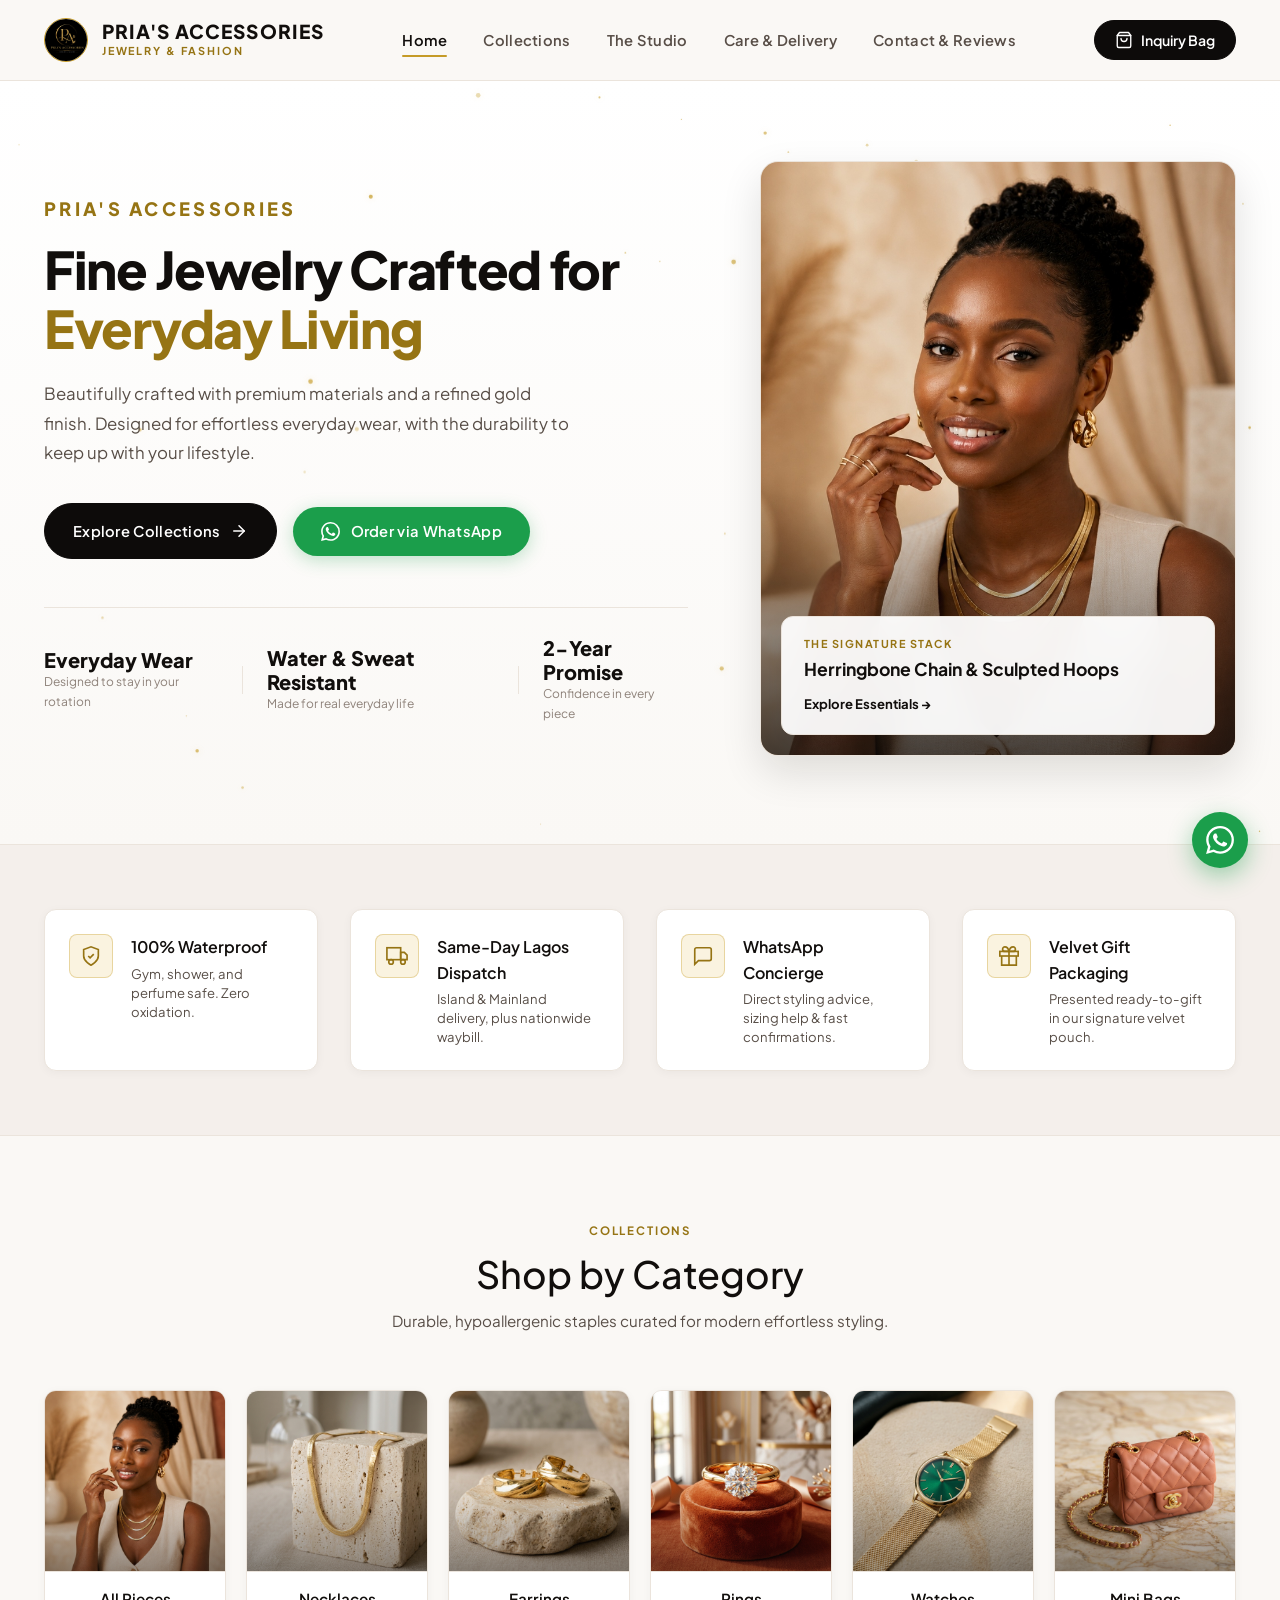
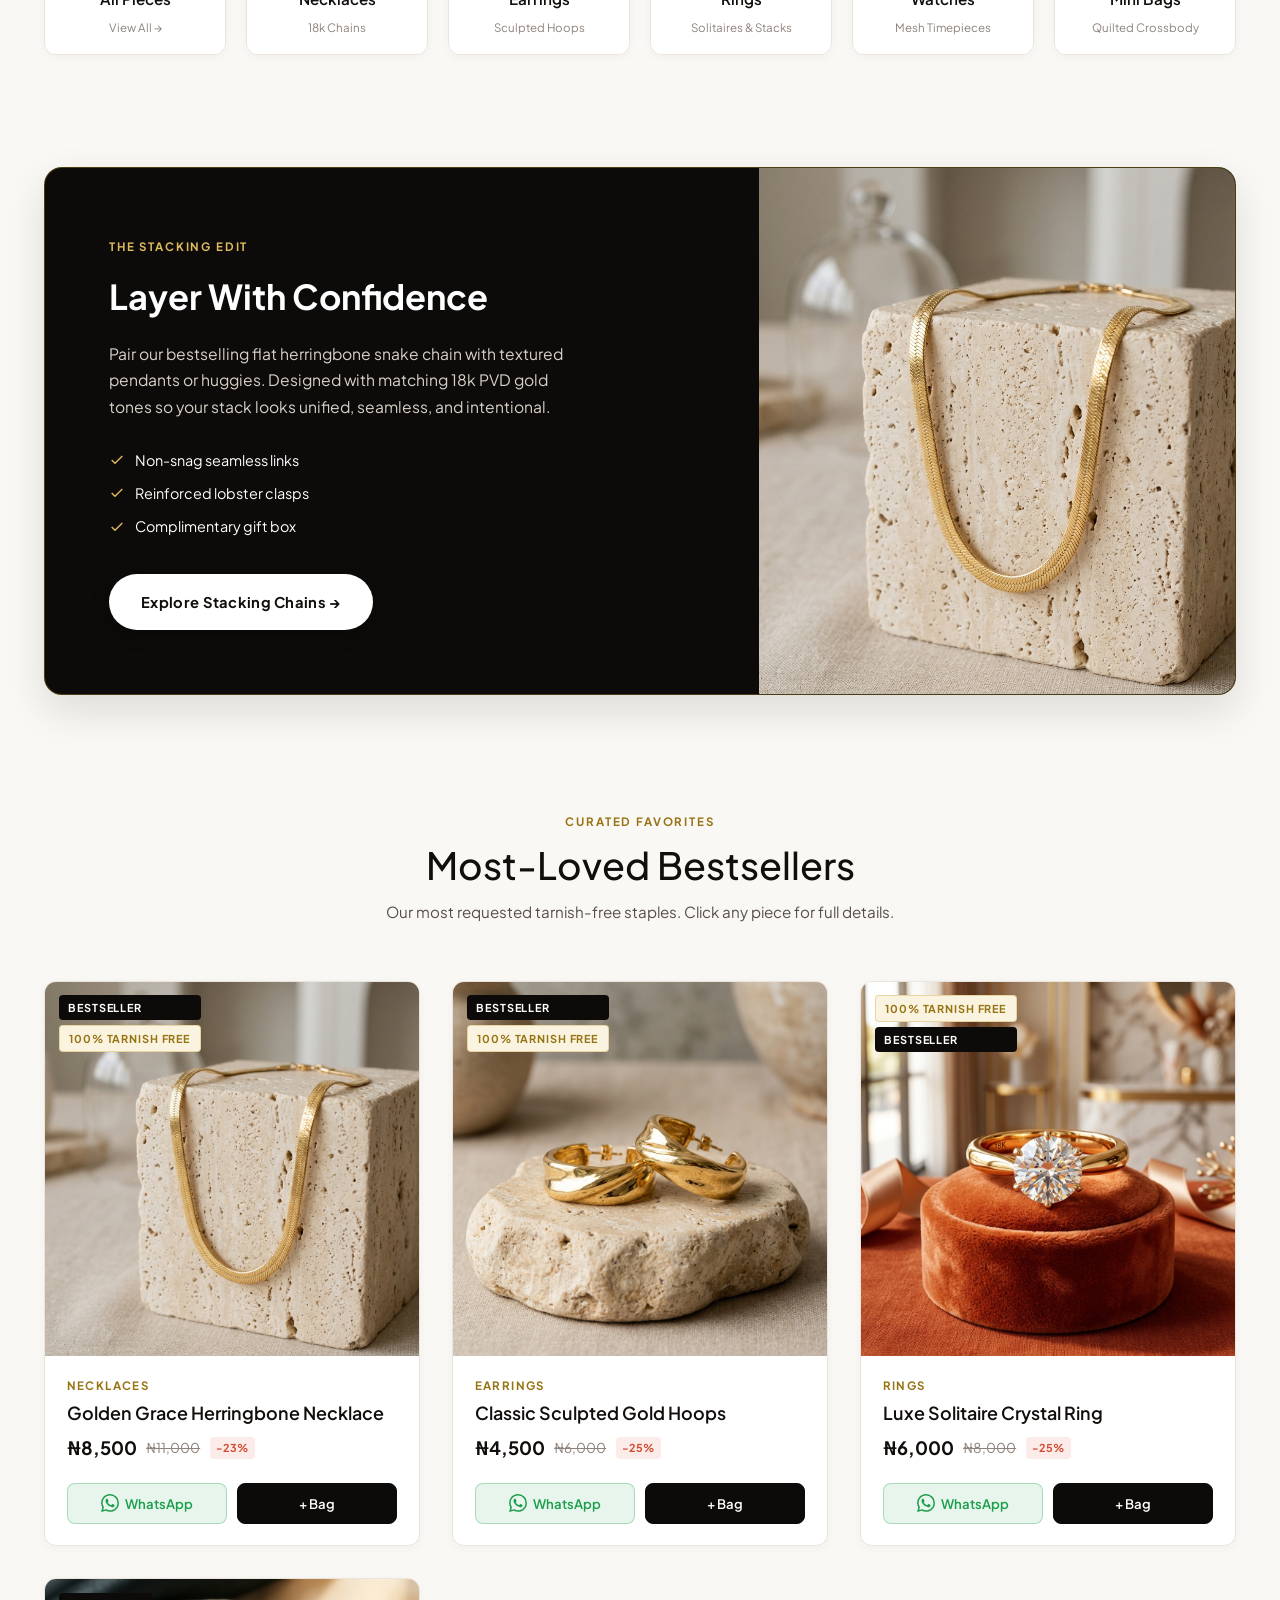
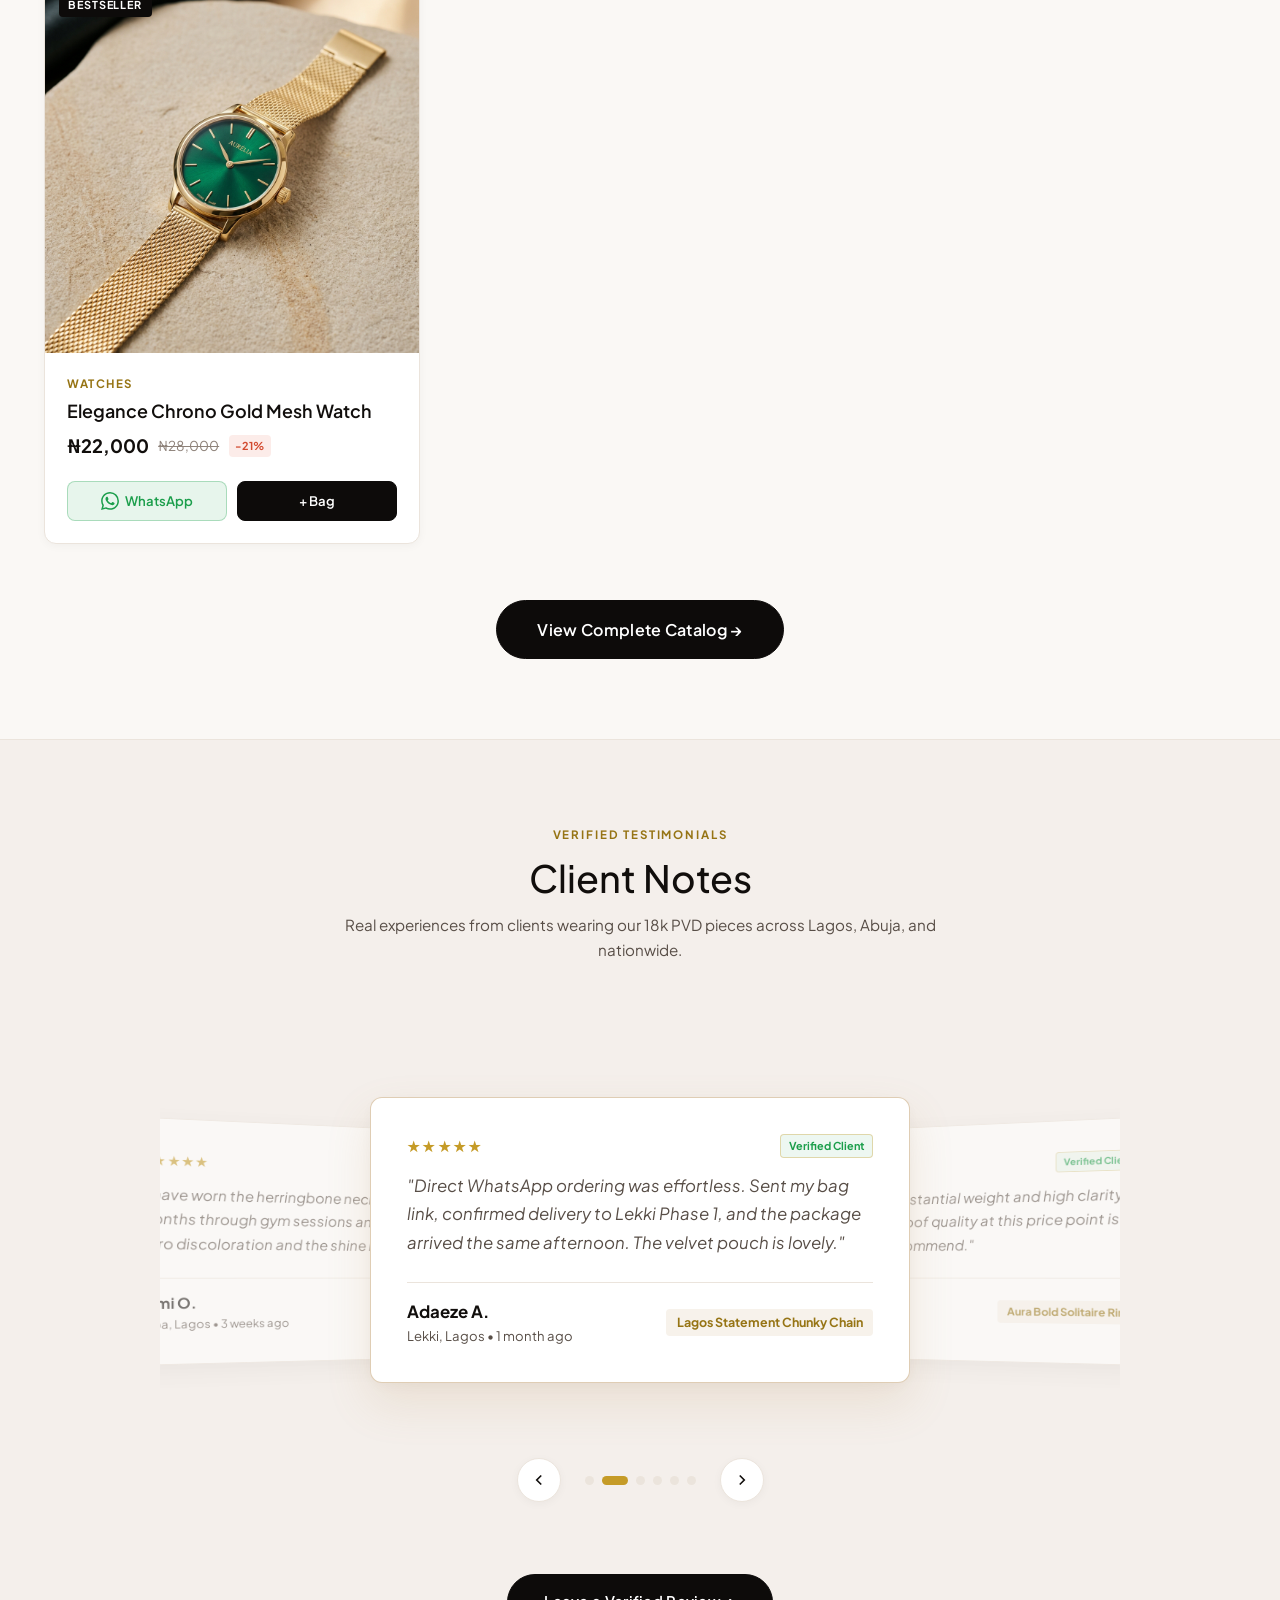
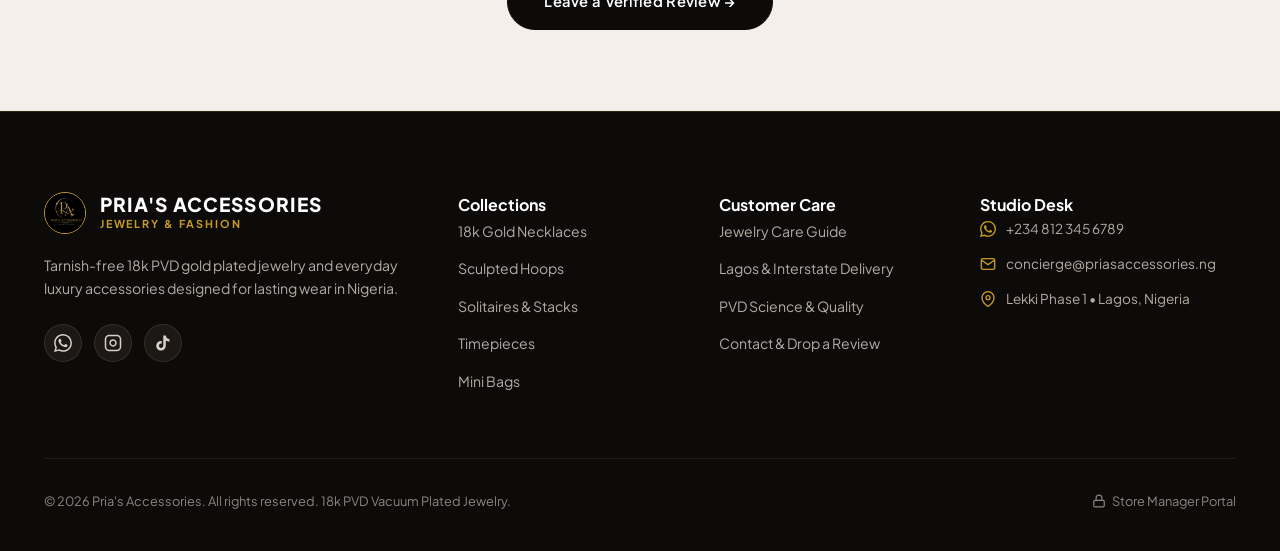
==== index.html @ 36285422 "Add Pria's Accessories website" ====
<!DOCTYPE html>
<html lang="en">

<head>
  <meta charset="UTF-8" />
  <meta name="viewport" content="width=device-width, initial-scale=1.0" />
  <title>Pria's Accessories — Tarnish-Free Fine Jewelry &amp; Everyday Luxury</title>
  <meta name="description"
    content="Shop waterproof, tarnish-free 18k PVD gold plated jewelry in Nigeria. Same-day Lagos dispatch, nationwide waybill, and seamless direct WhatsApp ordering." />
  <meta name="keywords"
    content="jewelry nigeria, tarnish free jewelry lagos, 18k gold plated necklace, waterproof earrings, prias accessories" />

  <!-- OpenGraph -->
  <meta property="og:title" content="Pria's Accessories — Tarnish-Free Fine Jewelry" />
  <meta property="og:description"
    content="Waterproof & tarnish-free 18k PVD gold jewelry crafted for daily living in Nigeria." />
  <meta property="og:type" content="website" />
  <meta property="og:image" content="assets/logo.png" />

  <!-- Favicon -->
  <link rel="icon" type="image/png" href="assets/logo.png" />

  <!-- Google Fonts (Clean, visible, modern sans-serif) -->
  <link rel="preconnect" href="https://fonts.googleapis.com" />
  <link rel="preconnect" href="https://fonts.gstatic.com" crossorigin />
  <link
    href="https://fonts.googleapis.com/css2?family=Inter:wght@400;500;600;700;800&family=Plus+Jakarta+Sans:wght@400;500;600;700;800&display=swap"
    rel="stylesheet" />

  <!-- Stylesheet -->
  <link rel="stylesheet" href="styles.css" />
  <link rel="stylesheet" href="home.css" />
</head>

<body>


  <!-- Site Header -->
  <header class="site-header" id="site-header">
    <div class="container">
      <div class="nav-wrapper">
        <div class="mobile-header-left">
          <button class="btn-hamburger" id="btn-open-mobile-nav" onclick="openMobileNav()"
            aria-label="Open Navigation Menu">
            <svg class="ui-icon" viewBox="0 0 24 24" fill="none" stroke="currentColor" stroke-width="2"
              stroke-linecap="round" stroke-linejoin="round">
              <line x1="3" y1="12" x2="21" y2="12"></line>
              <line x1="3" y1="6" x2="21" y2="6"></line>
              <line x1="3" y1="18" x2="21" y2="18"></line>
            </svg>
          </button>
          <a href="index.html" class="brand-logo" title="Pria's Accessories Home">
            <img src="assets/logo.png" alt="Pria's Accessories" class="brand-logo-img" />
            <div class="brand-logo-text">
              <span class="brand-name">PRIA'S ACCESSORIES</span>
              <span class="brand-sub">JEWELRY &amp; FASHION</span>
            </div>
          </a>
        </div>

        <nav class="desktop-nav">
          <ul class="nav-links">
            <li><a href="index.html" class="nav-link active">Home</a></li>
            <li><a href="collections.html" class="nav-link">Collections</a></li>
            <li><a href="about.html" class="nav-link">The Studio</a></li>
            <li><a href="faq.html" class="nav-link">Care &amp; Delivery</a></li>
            <li><a href="contact.html" class="nav-link">Contact &amp; Reviews</a></li>
          </ul>
        </nav>

        <div class="nav-actions">
          <button class="btn-inquiry-nav" onclick="openCartDrawer()" title="View Inquiry Bag" id="btn-open-bag"
            aria-label="View Bag">
            <svg class="ui-icon" viewBox="0 0 24 24" fill="none" stroke="currentColor" stroke-width="1.8"
              stroke-linecap="round" stroke-linejoin="round">
              <path d="M6 2L3 6v14a2 2 0 0 0 2 2h14a2 2 0 0 0 2-2V6l-3-4z"></path>
              <line x1="3" y1="6" x2="21" y2="6"></line>
              <path d="M16 10a4 4 0 0 1-8 0"></path>
            </svg>
            <span class="desktop-only">Inquiry Bag</span>
            <span class="badge-count cart-count-badge" style="display: none;">0</span>
          </button>
        </div>
      </div>
    </div>
  </header>

  <!-- Mobile Navigation Slide-over Drawer -->
  <div class="mobile-nav-backdrop" id="mobile-nav-backdrop">
    <div class="mobile-nav-drawer" id="mobile-nav-drawer">
      <div class="mobile-nav-header">
        <a href="index.html" class="brand-logo" onclick="closeMobileNav()">
          <img src="assets/logo.png" alt="Pria's Accessories" class="brand-logo-img" />
          <div class="brand-logo-text">
            <span class="brand-name">PRIA'S ACCESSORIES</span>
            <span class="brand-sub">JEWELRY &amp; FASHION</span>
          </div>
        </a>
        <button class="mobile-nav-close-btn" onclick="closeMobileNav()" aria-label="Close Navigation Menu">
          <svg class="ui-icon" viewBox="0 0 24 24" fill="none" stroke="currentColor" stroke-width="2">
            <line x1="18" y1="6" x2="6" y2="18"></line>
            <line x1="6" y1="6" x2="18" y2="18"></line>
          </svg>
        </button>
      </div>

      <div class="mobile-nav-body">
        <nav class="mobile-nav-menu">
          <a href="index.html" class="mobile-nav-link active" onclick="closeMobileNav()">
            <span>Home</span>
            <svg class="ui-icon" viewBox="0 0 24 24" fill="none" stroke="currentColor" stroke-width="2">
              <polyline points="9 18 15 12 9 6"></polyline>
            </svg>
          </a>
          <a href="collections.html" class="mobile-nav-link" onclick="closeMobileNav()">
            <span>All Collections</span>
            <svg class="ui-icon" viewBox="0 0 24 24" fill="none" stroke="currentColor" stroke-width="2">
              <polyline points="9 18 15 12 9 6"></polyline>
            </svg>
          </a>
          <div class="mobile-sub-links">
            <a href="collections.html?category=necklaces" class="mobile-sub-link" onclick="closeMobileNav()">Necklaces
              &amp; Chains</a>
            <a href="collections.html?category=earrings" class="mobile-sub-link" onclick="closeMobileNav()">Sculpted
              Earrings</a>
            <a href="collections.html?category=rings" class="mobile-sub-link" onclick="closeMobileNav()">Solitaire &amp;
              Dome Rings</a>
            <a href="collections.html?category=watches" class="mobile-sub-link" onclick="closeMobileNav()">Luxury Mesh
              Watches</a>
            <a href="collections.html?category=bags" class="mobile-sub-link" onclick="closeMobileNav()">Quilted Mini
              Bags</a>
          </div>
          <a href="about.html" class="mobile-nav-link" onclick="closeMobileNav()">
            <span>The Studio &amp; Science</span>
            <svg class="ui-icon" viewBox="0 0 24 24" fill="none" stroke="currentColor" stroke-width="2">
              <polyline points="9 18 15 12 9 6"></polyline>
            </svg>
          </a>
          <a href="faq.html" class="mobile-nav-link" onclick="closeMobileNav()">
            <span>Care &amp; Delivery FAQ</span>
            <svg class="ui-icon" viewBox="0 0 24 24" fill="none" stroke="currentColor" stroke-width="2">
              <polyline points="9 18 15 12 9 6"></polyline>
            </svg>
          </a>
          <a href="contact.html" class="mobile-nav-link" onclick="closeMobileNav()">
            <span>Contact &amp; Reviews</span>
            <svg class="ui-icon" viewBox="0 0 24 24" fill="none" stroke="currentColor" stroke-width="2">
              <polyline points="9 18 15 12 9 6"></polyline>
            </svg>
          </a>
        </nav>

        <div class="mobile-nav-actions">
          <button class="mobile-nav-bag-btn" onclick="closeMobileNav(); openCartDrawer();">
            <div style="display: flex; align-items: center; gap: 0.65rem;">
              <svg class="ui-icon" viewBox="0 0 24 24" fill="none" stroke="currentColor" stroke-width="1.8">
                <path d="M6 2L3 6v14a2 2 0 0 0 2 2h14a2 2 0 0 0 2-2V6l-3-4z"></path>
                <line x1="3" y1="6" x2="21" y2="6"></line>
                <path d="M16 10a4 4 0 0 1-8 0"></path>
              </svg>
              <span>View Inquiry Bag</span>
            </div>
            <span class="badge-count cart-count-badge" style="display: none;">0</span>
          </button>

          <a href="https://wa.me/2348123456789?text=Hello%20Pria%27s%20Accessories%2C%20I%20would%20like%20to%20inquire%20about%20ordering."
            target="_blank" class="btn-primary-wa" style="width: 100%; justify-content: center; padding: 0.85rem 0;">
            <svg class="ui-icon" viewBox="0 0 24 24" fill="currentColor">
              <path
                d="M17.472 14.382c-.297-.149-1.758-.867-2.03-.967-.273-.099-.471-.148-.67.15-.197.297-.767.966-.94 1.164-.173.199-.347.223-.644.075-.297-.15-1.255-.463-2.39-1.475-.883-.788-1.48-1.761-1.653-2.059-.173-.297-.018-.458.13-.606.134-.133.298-.347.446-.52.149-.174.198-.298.298-.497.099-.198.05-.371-.025-.52-.075-.149-.669-1.612-.916-2.207-.242-.579-.487-.5-.669-.51-.173-.008-.371-.01-.57-.01-.198 0-.52.074-.792.372-.272.297-1.04 1.016-1.04 2.479 0 1.462 1.065 2.875 1.213 3.074.149.198 2.096 3.2 5.077 4.487.709.306 1.262.489 1.694.625.712.227 1.36.195 1.871.118.571-.085 1.758-.719 2.006-1.413.248-.694.248-1.289.173-1.413-.074-.124-.272-.198-.57-.347m-5.421 7.403h-.004a9.87 9.87 0 01-5.031-1.378l-.361-.214-3.741.982.998-3.648-.235-.374a9.86 9.86 0 01-1.51-5.26c.001-5.45 4.436-9.884 9.888-9.884 2.64 0 5.122 1.03 6.988 2.898a9.825 9.825 0 012.893 6.994c-.003 5.45-4.437 9.884-9.885 9.884m8.413-18.297A11.815 11.815 0 0012.05 0C5.495 0 .16 5.335.157 11.892c0 2.096.547 4.142 1.588 5.945L.057 24l6.305-1.654a11.882 11.882 0 005.683 1.448h.005c6.554 0 11.89-5.335 11.893-11.893a11.821 11.821 0 00-3.48-8.413z" />
            </svg>
            <span>WhatsApp Concierge</span>
          </a>
        </div>
      </div>

      <div class="mobile-nav-footer">
        <p>18k PVD Vacuum Gold Plated &bull; Lagos, Nigeria</p>
      </div>
    </div>
  </div>

  <!-- Hero Section -->
  <section class="hero-section">
    <canvas id="hero-particles-canvas" class="hero-particles-canvas"></canvas>
    <div class="container">
      <div class="hero-grid">
        <div class="hero-content">
          <span class="hero-eyebrow">Pria's Accessories</span>

          <h1 class="hero-title">
            Fine Jewelry Crafted for <em>Everyday Living</em>
          </h1>

          <p class="hero-subtitle">
            Beautifully crafted with premium materials and a refined gold finish.
            Designed for effortless everyday wear, with the durability to keep up
            with your lifestyle.
          </p>

          <div class="hero-cta-group">
            <a href="collections.html" class="btn-secondary-luxury">
              <span>Explore Collections</span>
              <svg class="ui-icon" viewBox="0 0 24 24" fill="none" stroke="currentColor" stroke-width="2"
                stroke-linecap="round" stroke-linejoin="round">
                <line x1="5" y1="12" x2="19" y2="12"></line>
                <polyline points="12 5 19 12 12 19"></polyline>
              </svg>
            </a>

            <button class="btn-primary-wa"
              onclick="window.open('https://wa.me/2348123456789?text=Hello%20Pria%27s%20Accessories%2C%20I%20would%20like%20to%20inquire%20about%20your%20jewelry%20catalog.', '_blank')">
              <svg class="ui-icon" viewBox="0 0 24 24" fill="currentColor">
                <path
                  d="M17.472 14.382c-.297-.149-1.758-.867-2.03-.967-.273-.099-.471-.148-.67.15-.197.297-.767.966-.94 1.164-.173.199-.347.223-.644.075-.297-.15-1.255-.463-2.39-1.475-.883-.788-1.48-1.761-1.653-2.059-.173-.297-.018-.458.13-.606.134-.133.298-.347.446-.52.149-.174.198-.298.298-.497.099-.198.05-.371-.025-.52-.075-.149-.669-1.612-.916-2.207-.242-.579-.487-.5-.669-.51-.173-.008-.371-.01-.57-.01-.198 0-.52.074-.792.372-.272.297-1.04 1.016-1.04 2.479 0 1.462 1.065 2.875 1.213 3.074.149.198 2.096 3.2 5.077 4.487.709.306 1.262.489 1.694.625.712.227 1.36.195 1.871.118.571-.085 1.758-.719 2.006-1.413.248-.694.248-1.289.173-1.413-.074-.124-.272-.198-.57-.347m-5.421 7.403h-.004a9.87 9.87 0 01-5.031-1.378l-.361-.214-3.741.982.998-3.648-.235-.374a9.86 9.86 0 01-1.51-5.26c.001-5.45 4.436-9.884 9.888-9.884 2.64 0 5.122 1.03 6.988 2.898a9.825 9.825 0 012.893 6.994c-.003 5.45-4.437 9.884-9.885 9.884m8.413-18.297A11.815 11.815 0 0012.05 0C5.495 0 .16 5.335.157 11.892c0 2.096.547 4.142 1.588 5.945L.057 24l6.305-1.654a11.882 11.882 0 005.683 1.448h.005c6.554 0 11.89-5.335 11.893-11.893a11.821 11.821 0 00-3.48-8.413z" />
              </svg>
              <span>Order via WhatsApp</span>
            </button>
          </div>

          <div class="hero-credibility">
            <div class="credibility-item">
              <strong>Everyday Wear</strong>
              <span>Designed to stay in your rotation</span>
            </div>
            <div class="credibility-sep"></div>
            <div class="credibility-item">
              <strong>Water & Sweat Resistant</strong>
              <span>Made for real everyday life</span>
            </div>
            <div class="credibility-sep"></div>
            <div class="credibility-item">
              <strong>2-Year Promise</strong>
              <span>Confidence in every piece</span>
            </div>
          </div>
        </div>

        <div class="hero-visual-wrapper">
          <div class="hero-image-frame">
            <img src="assets/hero-model.jpg" alt="Pria's Accessories Editorial" />
            <div class="hero-frame-overlay"></div>

            <div class="hero-caption-card">
              <span class="caption-label">THE SIGNATURE STACK</span>
              <h3 class="caption-title">Herringbone Chain &amp; Sculpted Hoops</h3>
              <a href="collections.html?category=necklaces" class="caption-action">Explore Essentials &rarr;</a>
            </div>
          </div>
        </div>
      </div>
    </div>
  </section>

  <!-- Quality Standards -->
  <section class="trust-bar-section">
    <div class="container">
      <div class="trust-grid">
        <div class="trust-card">
          <div class="trust-icon-wrap">
            <svg viewBox="0 0 24 24" fill="none" stroke="currentColor" stroke-width="1.8">
              <path d="M12 22s8-4 8-10V5l-8-3-8 3v7c0 6 8 10 8 10z"></path>
              <polyline points="9 12 11 14 15 10"></polyline>
            </svg>
          </div>
          <div class="trust-info">
            <h4>100% Waterproof</h4>
            <p>Gym, shower, and perfume safe. Zero oxidation.</p>
          </div>
        </div>

        <div class="trust-card">
          <div class="trust-icon-wrap">
            <svg viewBox="0 0 24 24" fill="none" stroke="currentColor" stroke-width="1.8">
              <rect x="1" y="3" width="15" height="13"></rect>
              <polygon points="16 8 20 8 23 11 23 16 16 16 16 8"></polygon>
              <circle cx="5.5" cy="18.5" r="2.5"></circle>
              <circle cx="18.5" cy="18.5" r="2.5"></circle>
            </svg>
          </div>
          <div class="trust-info">
            <h4>Same-Day Lagos Dispatch</h4>
            <p>Island &amp; Mainland delivery, plus nationwide waybill.</p>
          </div>
        </div>

        <div class="trust-card">
          <div class="trust-icon-wrap">
            <svg viewBox="0 0 24 24" fill="none" stroke="currentColor" stroke-width="1.8">
              <path d="M21 15a2 2 0 0 1-2 2H7l-4 4V5a2 2 0 0 1 2-2h14a2 2 0 0 1 2 2z"></path>
            </svg>
          </div>
          <div class="trust-info">
            <h4>WhatsApp Concierge</h4>
            <p>Direct styling advice, sizing help &amp; fast confirmations.</p>
          </div>
        </div>

        <div class="trust-card">
          <div class="trust-icon-wrap">
            <svg viewBox="0 0 24 24" fill="none" stroke="currentColor" stroke-width="1.8">
              <polyline points="20 12 20 22 4 22 4 12"></polyline>
              <rect x="2" y="7" width="20" height="5"></rect>
              <line x1="12" y1="22" x2="12" y2="7"></line>
              <path d="M12 7H7.5a2.5 2.5 0 0 1 0-5C11 2 12 7 12 7z"></path>
              <path d="M12 7h4.5a2.5 2.5 0 0 0 0-5C13 2 12 7 12 7z"></path>
            </svg>
          </div>
          <div class="trust-info">
            <h4>Velvet Gift Packaging</h4>
            <p>Presented ready-to-gift in our signature velvet pouch.</p>
          </div>
        </div>
      </div>
    </div>
  </section>

  <!-- Category Photo Cards -->
  <section class="section-padding">
    <div class="container">
      <div class="section-header">
        <span class="section-badge">COLLECTIONS</span>
        <h2 class="section-title">Shop by Category</h2>
        <p class="section-subtitle">Durable, hypoallergenic staples curated for modern effortless styling.</p>
      </div>

      <div class="categories-grid">
        <a href="collections.html?category=all" class="category-photo-card">
          <div class="category-img-box">
            <img src="assets/hero-model.jpg" alt="All Pieces" />
            <div class="category-img-overlay"></div>
          </div>
          <div class="category-title-wrap">
            <span class="category-name">All Pieces</span>
            <span class="category-count">View All &rarr;</span>
          </div>
        </a>

        <a href="collections.html?category=necklaces" class="category-photo-card">
          <div class="category-img-box">
            <img src="assets/necklace-1.jpg" alt="18k Necklaces" />
            <div class="category-img-overlay"></div>
          </div>
          <div class="category-title-wrap">
            <span class="category-name">Necklaces</span>
            <span class="category-count">18k Chains</span>
          </div>
        </a>

        <a href="collections.html?category=earrings" class="category-photo-card">
          <div class="category-img-box">
            <img src="assets/earrings-1.jpg" alt="Sculpted Earrings" />
            <div class="category-img-overlay"></div>
          </div>
          <div class="category-title-wrap">
            <span class="category-name">Earrings</span>
            <span class="category-count">Sculpted Hoops</span>
          </div>
        </a>

        <a href="collections.html?category=rings" class="category-photo-card">
          <div class="category-img-box">
            <img src="assets/ring-1.jpg" alt="Rings" />
            <div class="category-img-overlay"></div>
          </div>
          <div class="category-title-wrap">
            <span class="category-name">Rings</span>
            <span class="category-count">Solitaires &amp; Stacks</span>
          </div>
        </a>

        <a href="collections.html?category=watches" class="category-photo-card">
          <div class="category-img-box">
            <img src="assets/watch-1.jpg" alt="Timepieces" />
            <div class="category-img-overlay"></div>
          </div>
          <div class="category-title-wrap">
            <span class="category-name">Watches</span>
            <span class="category-count">Mesh Timepieces</span>
          </div>
        </a>

        <a href="collections.html?category=bags" class="category-photo-card">
          <div class="category-img-box">
            <img src="assets/bag-1.jpg" alt="Mini Bags" />
            <div class="category-img-overlay"></div>
          </div>
          <div class="category-title-wrap">
            <span class="category-name">Mini Bags</span>
            <span class="category-count">Quilted Crossbody</span>
          </div>
        </a>
      </div>
    </div>
  </section>

  <!-- Editorial Spotlight: The Stacking Edit -->
  <section class="container">
    <div class="editorial-feature-banner">
      <div class="editorial-feature-grid">
        <div class="editorial-feature-text">
          <span class="feature-tag">THE STACKING EDIT</span>
          <h3 class="feature-title">Layer With Confidence</h3>
          <p class="feature-desc">
            Pair our bestselling flat herringbone snake chain with textured pendants or huggies. Designed with matching
            18k PVD gold tones so your stack looks unified, seamless, and intentional.
          </p>
          <div class="feature-perks">
            <div class="perk-item">
              <svg viewBox="0 0 24 24" fill="none" stroke="currentColor" stroke-width="2">
                <polyline points="20 6 9 17 4 12"></polyline>
              </svg>
              <span>Non-snag seamless links</span>
            </div>
            <div class="perk-item">
              <svg viewBox="0 0 24 24" fill="none" stroke="currentColor" stroke-width="2">
                <polyline points="20 6 9 17 4 12"></polyline>
              </svg>
              <span>Reinforced lobster clasps</span>
            </div>
            <div class="perk-item">
              <svg viewBox="0 0 24 24" fill="none" stroke="currentColor" stroke-width="2">
                <polyline points="20 6 9 17 4 12"></polyline>
              </svg>
              <span>Complimentary gift box</span>
            </div>
          </div>
          <div class="feature-actions">
            <a href="collections.html?category=necklaces" class="btn-editorial-light">
              <span>Explore Stacking Chains &rarr;</span>
            </a>
          </div>
        </div>

        <div class="editorial-feature-media">
          <img src="assets/necklace-1.jpg" alt="Layered Jewelry Stack" />
        </div>
      </div>
    </div>
  </section>

  <!-- Featured Bestsellers Preview -->
  <section class="section-padding">
    <div class="container">
      <div class="section-header">
        <span class="section-badge">CURATED FAVORITES</span>
        <h2 class="section-title">Most-Loved Bestsellers</h2>
        <p class="section-subtitle">Our most requested tarnish-free staples. Click any piece for full details.</p>
      </div>

      <div class="products-grid" id="home-featured-grid">
        <!-- Rendered via app.js -->
      </div>

      <div style="text-align: center; margin-top: 3.5rem;">
        <a href="collections.html" class="btn-secondary-luxury" style="padding: 1rem 2.5rem; font-size: 1rem;">
          <span>View Complete Catalog &rarr;</span>
        </a>
      </div>
    </div>
  </section>

  <!-- Client Notes 3D Rotating Motion Carousel -->
  <section class="section-padding"
    style="background: var(--bg-surface-elevated); border-top: 1px solid var(--border-subtle); border-bottom: 1px solid var(--border-subtle); overflow: hidden;">
    <div class="container">
      <div class="section-header">
        <span class="section-badge">VERIFIED TESTIMONIALS</span>
        <h2 class="section-title">Client Notes</h2>
        <p class="section-subtitle">Real experiences from clients wearing our 18k PVD pieces across Lagos, Abuja, and
          nationwide.</p>
      </div>

      <div id="home-reviews-carousel">
        <!-- Dynamically rendered 3D Rotating Carousel via app.js & home.js -->
      </div>

      <div style="text-align: center; margin-top: 2.5rem;">
        <a href="contact.html" class="btn-secondary-luxury" style="padding: 0.95rem 2.25rem;">
          <span>Leave a Verified Review &rarr;</span>
        </a>
      </div>
    </div>
  </section>

  <!-- Site Footer -->
  <footer class="site-footer">
    <div class="container">
      <div class="footer-grid">
        <div class="footer-brand">
          <a href="index.html" class="footer-logo">
            <img src="assets/logo.png" alt="Pria's Accessories" class="footer-logo-img" />
            <div class="brand-logo-text">
              <span class="brand-name">PRIA'S ACCESSORIES</span>
              <span class="brand-sub" style="color:var(--accent-gold);">JEWELRY &amp; FASHION</span>
            </div>
          </a>
          <p class="footer-desc">
            Tarnish-free 18k PVD gold plated jewelry and everyday luxury accessories designed for lasting wear in
            Nigeria.
          </p>
          <div class="footer-socials">
            <a href="https://wa.me/2348123456789" target="_blank" class="social-btn" title="WhatsApp Concierge"
              aria-label="WhatsApp">
              <svg viewBox="0 0 24 24" fill="currentColor">
                <path
                  d="M17.472 14.382c-.297-.149-1.758-.867-2.03-.967-.273-.099-.471-.148-.67.15-.197.297-.767.966-.94 1.164-.173.199-.347.223-.644.075-.297-.15-1.255-.463-2.39-1.475-.883-.788-1.48-1.761-1.653-2.059-.173-.297-.018-.458.13-.606.134-.133.298-.347.446-.52.149-.174.198-.298.298-.497.099-.198.05-.371-.025-.52-.075-.149-.669-1.612-.916-2.207-.242-.579-.487-.5-.669-.51-.173-.008-.371-.01-.57-.01-.198 0-.52.074-.792.372-.272.297-1.04 1.016-1.04 2.479 0 1.462 1.065 2.875 1.213 3.074.149.198 2.096 3.2 5.077 4.487.709.306 1.262.489 1.694.625.712.227 1.36.195 1.871.118.571-.085 1.758-.719 2.006-1.413.248-.694.248-1.289.173-1.413-.074-.124-.272-.198-.57-.347m-5.421 7.403h-.004a9.87 9.87 0 01-5.031-1.378l-.361-.214-3.741.982.998-3.648-.235-.374a9.86 9.86 0 01-1.51-5.26c.001-5.45 4.436-9.884 9.888-9.884 2.64 0 5.122 1.03 6.988 2.898a9.825 9.825 0 012.893 6.994c-.003 5.45-4.437 9.884-9.885 9.884m8.413-18.297A11.815 11.815 0 0012.05 0C5.495 0 .16 5.335.157 11.892c0 2.096.547 4.142 1.588 5.945L.057 24l6.305-1.654a11.882 11.882 0 005.683 1.448h.005c6.554 0 11.89-5.335 11.893-11.893a11.821 11.821 0 00-3.48-8.413z" />
              </svg>
            </a>
            <a href="https://instagram.com" target="_blank" class="social-btn" title="Instagram" aria-label="Instagram">
              <svg viewBox="0 0 24 24" fill="none" stroke="currentColor" stroke-width="2">
                <rect x="2" y="2" width="20" height="20" rx="5" ry="5"></rect>
                <path d="M16 11.37A4 4 0 1 1 12.63 8 4 4 0 0 1 16 11.37z"></path>
                <line x1="17.5" y1="6.5" x2="17.51" y2="6.5"></line>
              </svg>
            </a>
            <a href="https://tiktok.com/@priasaccessories" target="_blank" class="social-btn" title="TikTok"
              aria-label="TikTok">
              <svg viewBox="0 0 24 24" fill="currentColor" style="width:18px;height:18px;">
                <path
                  d="M19.59 6.69a4.83 4.83 0 0 1-3.77-4.25V2h-3.45v13.67a2.89 2.89 0 0 1-5.2 1.74 2.89 2.89 0 0 1 2.31-4.64c.298 0 .59.043.87.127V9.4a6.33 6.33 0 0 0-.87-.06A6.34 6.34 0 0 0 3 15.68a6.34 6.34 0 0 0 10.79 4.49 6.27 6.27 0 0 0 1.99-4.5V8.69a8.18 8.18 0 0 0 4.79 1.54V6.78a4.85 4.85 0 0 1-.98-.09z" />
              </svg>
            </a>
          </div>
        </div>

        <div class="footer-nav">
          <h4 class="footer-heading">Collections</h4>
          <ul class="footer-links">
            <li><a href="collections.html?category=necklaces">18k Gold Necklaces</a></li>
            <li><a href="collections.html?category=earrings">Sculpted Hoops</a></li>
            <li><a href="collections.html?category=rings">Solitaires &amp; Stacks</a></li>
            <li><a href="collections.html?category=watches">Timepieces</a></li>
            <li><a href="collections.html?category=bags">Mini Bags</a></li>
          </ul>
        </div>

        <div class="footer-nav">
          <h4 class="footer-heading">Customer Care</h4>
          <ul class="footer-links">
            <li><a href="faq.html">Jewelry Care Guide</a></li>
            <li><a href="faq.html#delivery">Lagos &amp; Interstate Delivery</a></li>
            <li><a href="about.html">PVD Science &amp; Quality</a></li>
            <li><a href="contact.html">Contact &amp; Drop a Review</a></li>
          </ul>
        </div>

        <div class="footer-nav">
          <h4 class="footer-heading">Studio Desk</h4>
          <div class="footer-contact-info">
            <div class="contact-row">
              <svg class="contact-icon" viewBox="0 0 24 24" fill="currentColor">
                <path
                  d="M17.472 14.382c-.297-.149-1.758-.867-2.03-.967-.273-.099-.471-.148-.67.15-.197.297-.767.966-.94 1.164-.173.199-.347.223-.644.075-.297-.15-1.255-.463-2.39-1.475-.883-.788-1.48-1.761-1.653-2.059-.173-.297-.018-.458.13-.606.134-.133.298-.347.446-.52.149-.174.198-.298.298-.497.099-.198.05-.371-.025-.52-.075-.149-.669-1.612-.916-2.207-.242-.579-.487-.5-.669-.51-.173-.008-.371-.01-.57-.01-.198 0-.52.074-.792.372-.272.297-1.04 1.016-1.04 2.479 0 1.462 1.065 2.875 1.213 3.074.149.198 2.096 3.2 5.077 4.487.709.306 1.262.489 1.694.625.712.227 1.36.195 1.871.118.571-.085 1.758-.719 2.006-1.413.248-.694.248-1.289.173-1.413-.074-.124-.272-.198-.57-.347m-5.421 7.403h-.004a9.87 9.87 0 01-5.031-1.378l-.361-.214-3.741.982.998-3.648-.235-.374a9.86 9.86 0 01-1.51-5.26c.001-5.45 4.436-9.884 9.888-9.884 2.64 0 5.122 1.03 6.988 2.898a9.825 9.825 0 012.893 6.994c-.003 5.45-4.437 9.884-9.885 9.884m8.413-18.297A11.815 11.815 0 0012.05 0C5.495 0 .16 5.335.157 11.892c0 2.096.547 4.142 1.588 5.945L.057 24l6.305-1.654a11.882 11.882 0 005.683 1.448h.005c6.554 0 11.89-5.335 11.893-11.893a11.821 11.821 0 00-3.48-8.413z" />
              </svg>
              <span>+234 812 345 6789</span>
            </div>
            <div class="contact-row">
              <svg class="contact-icon" viewBox="0 0 24 24" fill="none" stroke="currentColor" stroke-width="2">
                <path d="M4 4h16c1.1 0 2 .9 2 2v12c0 1.1-.9 2-2 2H4c-1.1 0-2-.9-2-2V6c0-1.1.9-2 2-2z"></path>
                <polyline points="22,6 12,13 2,6"></polyline>
              </svg>
              <span>concierge@priasaccessories.ng</span>
            </div>
            <div class="contact-row">
              <svg class="contact-icon" viewBox="0 0 24 24" fill="none" stroke="currentColor" stroke-width="2">
                <path d="M21 10c0 7-9 13-9 13s-9-6-9-13a9 9 0 0 1 18 0z"></path>
                <circle cx="12" cy="10" r="3"></circle>
              </svg>
              <span>Lekki Phase 1 &bull; Lagos, Nigeria</span>
            </div>
          </div>
        </div>
      </div>

      <div class="footer-bottom">
        <p>&copy; 2026 Pria's Accessories. All rights reserved. 18k PVD Vacuum Plated Jewelry.</p>
        <a href="admin.html" class="footer-admin-link">
          <svg viewBox="0 0 24 24" fill="none" stroke="currentColor" stroke-width="2" style="width:14px;height:14px;">
            <rect x="3" y="11" width="18" height="11" rx="2" ry="2"></rect>
            <path d="M7 11V7a5 5 0 0 1 10 0v4"></path>
          </svg>
          <span>Store Manager Portal</span>
        </a>
      </div>
    </div>
  </footer>

  <!-- Multi-Item Inquiry Cart Drawer -->
  <div class="cart-drawer-backdrop" id="cart-drawer-backdrop">
    <div class="cart-drawer" id="cart-drawer">
      <div class="drawer-header">
        <div class="drawer-title-wrap">
          <svg class="ui-icon" viewBox="0 0 24 24" fill="none" stroke="currentColor" stroke-width="2">
            <path d="M6 2L3 6v14a2 2 0 0 0 2 2h14a2 2 0 0 0 2-2V6l-3-4z"></path>
            <line x1="3" y1="6" x2="21" y2="6"></line>
            <path d="M16 10a4 4 0 0 1-8 0"></path>
          </svg>
          <h3>Inquiry Bag (<span id="drawer-items-count">0</span>)</h3>
        </div>
        <button class="drawer-close-btn" onclick="closeCartDrawer()" aria-label="Close Bag Drawer">
          <svg class="ui-icon" viewBox="0 0 24 24" fill="none" stroke="currentColor" stroke-width="2">
            <line x1="18" y1="6" x2="6" y2="18"></line>
            <line x1="6" y1="6" x2="18" y2="18"></line>
          </svg>
        </button>
      </div>

      <div class="drawer-body" id="drawer-cart-items-container">
        <!-- Dynamically rendered items -->
      </div>

      <div class="drawer-footer" id="drawer-footer-actions">
        <div class="delivery-section">
          <label class="delivery-label" for="drawer-delivery-select">Choose Delivery Destination:</label>
          <select class="delivery-select" id="drawer-delivery-select" onchange="updateDeliveryDestination(this.value)">
            <option value="lagos-mainland">Lagos Mainland (₦1,500 • Same/Next Day)</option>
            <option value="lagos-island">Lagos Island / Lekki / VI (₦2,000 • Same Day)</option>
            <option value="abuja">Abuja Express Waybill (₦3,500 • 24-48 hrs)</option>
            <option value="ph">Port Harcourt Express (₦3,500 • 48 hrs)</option>
            <option value="nationwide">Nationwide Interstate (₦4,000 • 2-3 Days)</option>
            <option value="pickup">Lagos Studio Pickup (Free • Ready in 2 hrs)</option>
          </select>
        </div>

        <div class="drawer-summary-row"><span>Items Subtotal:</span><strong id="cart-subtotal-val">₦0</strong></div>
        <div class="drawer-summary-row"><span>Delivery Fee:</span><strong id="cart-delivery-val">₦1,500</strong></div>
        <div class="drawer-summary-row total"><span>Estimated Total:</span><span class="total-amount"
            id="cart-total-val">₦0</span></div>
        <button class="btn-send-whatsapp-order" onclick="checkoutWhatsApp()">
          <svg viewBox="0 0 24 24" fill="currentColor" style="width:18px;height:18px;">
            <path
              d="M17.472 14.382c-.297-.149-1.758-.867-2.03-.967-.273-.099-.471-.148-.67.15-.197.297-.767.966-.94 1.164-.173.199-.347.223-.644.075-.297-.15-1.255-.463-2.39-1.475-.883-.788-1.48-1.761-1.653-2.059-.173-.297-.018-.458.13-.606.134-.133.298-.347.446-.52.149-.174.198-.298.298-.497.099-.198.05-.371-.025-.52-.075-.149-.669-1.612-.916-2.207-.242-.579-.487-.5-.669-.51-.173-.008-.371-.01-.57-.01-.198 0-.52.074-.792.372-.272.297-1.04 1.016-1.04 2.479 0 1.462 1.065 2.875 1.213 3.074.149.198 2.096 3.2 5.077 4.487.709.306 1.262.489 1.694.625.712.227 1.36.195 1.871.118.571-.085 1.758-.719 2.006-1.413.248-.694.248-1.289.173-1.413-.074-.124-.272-.198-.57-.347m-5.421 7.403h-.004a9.87 9.87 0 01-5.031-1.378l-.361-.214-3.741.982.998-3.648-.235-.374a9.86 9.86 0 01-1.51-5.26c.001-5.45 4.436-9.884 9.888-9.884 2.64 0 5.122 1.03 6.988 2.898a9.825 9.825 0 012.893 6.994c-.003 5.45-4.437 9.884-9.885 9.884m8.413-18.297A11.815 11.815 0 0012.05 0C5.495 0 .16 5.335.157 11.892c0 2.096.547 4.142 1.588 5.945L.057 24l6.305-1.654a11.882 11.882 0 005.683 1.448h.005c6.554 0 11.89-5.335 11.893-11.893a11.821 11.821 0 00-3.48-8.413z" />
          </svg>
          <span>Send Order to WhatsApp</span>
        </button>
      </div>
    </div>
  </div>

  <!-- Sticky WhatsApp Floating Action Button -->
  <a href="https://wa.me/2348123456789?text=Hello%20Pria%27s%20Accessories%2C%20I%20would%20like%20to%20inquire%20about%20ordering."
    target="_blank" class="sticky-wa-float" title="Direct WhatsApp Concierge" aria-label="Chat on WhatsApp"
    style="border-radius: 50%;">
    <svg viewBox="0 0 24 24" fill="currentColor">
      <path
        d="M17.472 14.382c-.297-.149-1.758-.867-2.03-.967-.273-.099-.471-.148-.67.15-.197.297-.767.966-.94 1.164-.173.199-.347.223-.644.075-.297-.15-1.255-.463-2.39-1.475-.883-.788-1.48-1.761-1.653-2.059-.173-.297-.018-.458.13-.606.134-.133.298-.347.446-.52.149-.174.198-.298.298-.497.099-.198.05-.371-.025-.52-.075-.149-.669-1.612-.916-2.207-.242-.579-.487-.5-.669-.51-.173-.008-.371-.01-.57-.01-.198 0-.52.074-.792.372-.272.297-1.04 1.016-1.04 2.479 0 1.462 1.065 2.875 1.213 3.074.149.198 2.096 3.2 5.077 4.487.709.306 1.262.489 1.694.625.712.227 1.36.195 1.871.118.571-.085 1.758-.719 2.006-1.413.248-.694.248-1.289.173-1.413-.074-.124-.272-.198-.57-.347m-5.421 7.403h-.004a9.87 9.87 0 01-5.031-1.378l-.361-.214-3.741.982.998-3.648-.235-.374a9.86 9.86 0 01-1.51-5.26c.001-5.45 4.436-9.884 9.888-9.884 2.64 0 5.122 1.03 6.988 2.898a9.825 9.825 0 012.893 6.994c-.003 5.45-4.437 9.884-9.885 9.884m8.413-18.297A11.815 11.815 0 0012.05 0C5.495 0 .16 5.335.157 11.892c0 2.096.547 4.142 1.588 5.945L.057 24l6.305-1.654a11.882 11.882 0 005.683 1.448h.005c6.554 0 11.89-5.335 11.893-11.893a11.821 11.821 0 00-3.48-8.413z" />
    </svg>
  </a>

  <!-- Toast Notification Container -->
  <div class="toast-container" id="toast-container"></div>

  <!-- JavaScript State Engine & Page Logic -->
  <script src="app.js"></script>
  <script src="home.js"></script>
</body>

</html>
---- styles.css ----
/* ==========================================================================
   PRIA'S ACCESSORIES — CORE SHARED DESIGN SYSTEM (styles.css)
   Tokens, Typography, Header/Nav, Cart Drawer, Modals, Toasts, Footer & Grid
   ========================================================================== */

:root {
  /* Color Palette — Pristine White, Jet Black & Champagne Gold */
  --bg-primary: #FAF8F5;
  --bg-surface: #FFFFFF;
  --bg-surface-elevated: #F4EFEB;
  --bg-surface-subtle: #EAE3DC;
  --bg-dark: #0D0B0A;
  --bg-dark-surface: #181413;
  --bg-input: #F8F5F2;

  --text-primary: #110E0C;
  --text-secondary: #584E47;
  --text-muted: #8E827A;
  --text-light: #FAF8F5;
  --text-dark: #110E0C;

  --accent-gold: #C59B27;
  --accent-gold-light: #DFBA5E;
  --accent-gold-dark: #967414;
  --accent-gold-bg: #FAF3E0;
  --accent-gold-glow: rgba(197, 155, 39, 0.18);
  
  --accent-whatsapp: #1B9E4B;
  --accent-whatsapp-dark: #147A3A;

  --border-subtle: #EBE4DC;
  --border-gold: rgba(197, 155, 39, 0.35);
  --border-gold-strong: rgba(197, 155, 39, 0.65);
  --border-dark: #110E0C;

  --radius-xs: 4px;
  --radius-sm: 8px;
  --radius-md: 12px;
  --radius-lg: 18px;
  --radius-full: 9999px;

  --shadow-sm: 0 2px 10px rgba(17, 14, 12, 0.04);
  --shadow-md: 0 8px 25px rgba(17, 14, 12, 0.07);
  --shadow-lg: 0 16px 40px rgba(17, 14, 12, 0.12);
  --shadow-gold: 0 6px 20px rgba(197, 155, 39, 0.18);

  --font-serif: 'Plus Jakarta Sans', 'Inter', system-ui, -apple-system, sans-serif;
  --font-sans: 'Plus Jakarta Sans', 'Inter', system-ui, -apple-system, sans-serif;
  --font-display: 'Plus Jakarta Sans', 'Inter', system-ui, -apple-system, sans-serif;

  --transition-fast: 0.2s cubic-bezier(0.16, 1, 0.3, 1);
  --transition-normal: 0.35s cubic-bezier(0.16, 1, 0.3, 1);
}

/* Reset & Base */
*, *::before, *::after {
  box-sizing: border-box;
  margin: 0;
  padding: 0;
}

html {
  scroll-behavior: smooth;
  font-size: 16px;
  -webkit-text-size-adjust: 100%;
}

body {
  font-family: var(--font-sans);
  background-color: var(--bg-primary);
  color: var(--text-primary);
  line-height: 1.6;
  overflow-x: hidden;
  position: relative;
  -webkit-font-smoothing: antialiased;
}

img {
  max-width: 100%;
  height: auto;
  display: block;
}

a {
  text-decoration: none;
  color: inherit;
  transition: color var(--transition-fast);
}

button {
  cursor: pointer;
  border: none;
  background: none;
  font-family: inherit;
  color: inherit;
  transition: all var(--transition-fast);
}

input, select, textarea {
  font-family: inherit;
  font-size: 0.95rem;
  color: var(--text-primary);
}

.container {
  width: 100%;
  max-width: 1240px;
  margin: 0 auto;
  padding: 0 1.5rem;
}

.section-padding {
  padding: 5rem 0;
}

/* UI Icons */
.ui-icon {
  width: 18px;
  height: 18px;
  display: inline-block;
  vertical-align: middle;
  flex-shrink: 0;
}

/* ==========================================================================
   ANNOUNCEMENT TICKER
   ========================================================================== */
.announcement-bar {
  background: var(--bg-dark);
  color: #E6DFD8;
  font-size: 0.78rem;
  letter-spacing: 0.04em;
  padding: 0.65rem 0;
  border-bottom: 1px solid rgba(197, 155, 39, 0.25);
  position: relative;
  z-index: 100;
}

.announcement-content {
  display: flex;
  align-items: center;
  justify-content: center;
  gap: 0.85rem;
  text-align: center;
  flex-wrap: wrap;
}

.announcement-pill {
  background: var(--accent-gold);
  color: #000000;
  font-weight: 800;
  padding: 0.18rem 0.65rem;
  border-radius: var(--radius-full);
  font-size: 0.7rem;
  letter-spacing: 0.06em;
  text-transform: uppercase;
}

.announcement-link {
  color: var(--accent-gold-light);
  font-weight: 600;
  text-decoration: underline;
  text-underline-offset: 3px;
}

/* ==========================================================================
   SITE HEADER & NAVIGATION
   ========================================================================== */
.site-header {
  position: sticky;
  top: 0;
  background: rgba(250, 248, 245, 0.94);
  backdrop-filter: blur(12px);
  -webkit-backdrop-filter: blur(12px);
  border-bottom: 1px solid var(--border-subtle);
  z-index: 950;
  transition: all var(--transition-fast);
}

.nav-wrapper {
  display: flex;
  align-items: center;
  justify-content: space-between;
  height: 80px;
}

.mobile-header-left {
  display: flex;
  align-items: center;
  gap: 0.85rem;
}

.btn-hamburger {
  display: none;
  width: 40px;
  height: 40px;
  border-radius: var(--radius-sm);
  background: var(--bg-surface);
  border: 1px solid var(--border-subtle);
  color: var(--text-primary);
  align-items: center;
  justify-content: center;
  cursor: pointer;
  transition: all var(--transition-fast);
}

.btn-hamburger:hover {
  background: var(--bg-surface-elevated);
  border-color: var(--accent-gold);
  color: var(--accent-gold-dark);
}

/* Brand Logo */
.brand-logo {
  display: flex;
  align-items: center;
  gap: 0.85rem;
}

.brand-logo-img {
  width: 44px;
  height: 44px;
  border-radius: 50%;
  border: 1.5px solid var(--accent-gold);
  object-fit: cover;
}

.brand-logo-text {
  display: flex;
  flex-direction: column;
}

.brand-name {
  font-family: var(--font-sans);
  font-size: 1.2rem;
  font-weight: 800;
  letter-spacing: 0.06em;
  color: var(--text-primary);
  line-height: 1.15;
}

.brand-sub {
  font-size: 0.68rem;
  letter-spacing: 0.18em;
  color: var(--accent-gold-dark);
  font-weight: 700;
}

/* Nav Links */
.desktop-nav {
  display: flex;
  align-items: center;
}

.nav-links {
  display: flex;
  list-style: none;
  gap: 2.25rem;
}

.nav-link {
  font-size: 0.92rem;
  font-weight: 600;
  color: var(--text-secondary);
  letter-spacing: 0.02em;
  padding: 0.5rem 0;
  position: relative;
}

.nav-link:hover, .nav-link.active {
  color: var(--text-primary);
}

.nav-link.active::after {
  content: '';
  position: absolute;
  bottom: 0;
  left: 0;
  width: 100%;
  height: 2px;
  background: var(--accent-gold);
  border-radius: 2px;
}

/* Nav Actions */
.nav-actions {
  display: flex;
  align-items: center;
  gap: 1rem;
}

.btn-icon {
  width: 42px;
  height: 42px;
  border-radius: 50%;
  display: flex;
  align-items: center;
  justify-content: center;
  color: var(--text-primary);
  background: var(--bg-surface);
  border: 1px solid var(--border-subtle);
  position: relative;
}

.btn-icon:hover {
  background: var(--bg-surface-elevated);
  border-color: var(--accent-gold);
}

.btn-inquiry-nav {
  display: flex;
  align-items: center;
  gap: 0.5rem;
  background: var(--bg-dark);
  color: #FFFFFF;
  padding: 0.65rem 1.25rem;
  border-radius: var(--radius-full);
  font-size: 0.88rem;
  font-weight: 600;
  border: 1px solid var(--bg-dark);
  position: relative;
}

.btn-inquiry-nav:hover {
  background: #24201E;
  color: var(--accent-gold-light);
  border-color: var(--accent-gold);
}

.badge-count {
  background: var(--accent-gold);
  color: #000;
  font-size: 0.72rem;
  font-weight: 800;
  width: 18px;
  height: 18px;
  border-radius: 50%;
  display: flex;
  align-items: center;
  justify-content: center;
}

/* Universal Luxury Action Buttons */
.btn-primary-wa {
  display: inline-flex;
  align-items: center;
  justify-content: center;
  gap: 0.65rem;
  background: var(--accent-whatsapp);
  color: #FFFFFF !important;
  padding: 0.95rem 1.85rem;
  border-radius: var(--radius-full);
  font-size: 0.92rem;
  font-weight: 700;
  letter-spacing: 0.02em;
  box-shadow: 0 4px 18px rgba(27, 158, 75, 0.28);
  transition: all var(--transition-fast);
  text-decoration: none;
  border: none;
  cursor: pointer;
}

.btn-primary-wa:hover {
  background: #22B657;
  color: #FFFFFF !important;
  transform: translateY(-2px);
  box-shadow: 0 8px 26px rgba(27, 158, 75, 0.38);
}

.btn-primary-wa svg {
  width: 19px;
  height: 19px;
  flex-shrink: 0;
}

.btn-secondary-luxury {
  display: inline-flex;
  align-items: center;
  justify-content: center;
  gap: 0.6rem;
  background: var(--bg-dark);
  border: 1px solid var(--bg-dark);
  color: #FFFFFF !important;
  padding: 0.95rem 1.85rem;
  border-radius: var(--radius-full);
  font-size: 0.92rem;
  font-weight: 600;
  letter-spacing: 0.02em;
  transition: all var(--transition-fast);
  text-decoration: none;
  cursor: pointer;
}

.btn-secondary-luxury:hover {
  background: #24201E;
  color: var(--accent-gold-light) !important;
  border-color: var(--accent-gold);
  transform: translateY(-2px);
  box-shadow: var(--shadow-md);
}

.btn-secondary-luxury svg {
  width: 18px;
  height: 18px;
  flex-shrink: 0;
}

.btn-editorial-light {
  display: inline-flex;
  align-items: center;
  justify-content: center;
  gap: 0.65rem;
  background: #FFFFFF;
  color: #110E0C !important;
  border: 1px solid rgba(255, 255, 255, 0.9);
  padding: 0.95rem 1.95rem;
  border-radius: var(--radius-full);
  font-size: 0.92rem;
  font-weight: 700;
  letter-spacing: 0.02em;
  transition: all var(--transition-fast);
  text-decoration: none;
  cursor: pointer;
  box-shadow: 0 4px 18px rgba(0, 0, 0, 0.25);
}

.btn-editorial-light:hover {
  background: var(--accent-gold);
  color: #110E0C !important;
  border-color: var(--accent-gold);
  transform: translateY(-2px);
  box-shadow: 0 8px 24px rgba(184, 145, 90, 0.35);
}

/* ==========================================================================
   PAGE HERO & BREADCRUMBS (For Multi-Page Headers)
   ========================================================================== */
.page-header-banner {
  padding: 3.5rem 0 3rem;
  background: linear-gradient(180deg, #FFFFFF 0%, #FAF8F5 100%);
  border-bottom: 1px solid var(--border-subtle);
  text-align: center;
}

.breadcrumbs {
  display: flex;
  align-items: center;
  justify-content: center;
  gap: 0.5rem;
  font-size: 0.8rem;
  color: var(--text-muted);
  margin-bottom: 0.75rem;
}

.breadcrumbs a:hover {
  color: var(--accent-gold-dark);
}

.page-header-title {
  font-family: var(--font-serif);
  font-size: 2.5rem;
  color: var(--text-primary);
  margin-bottom: 0.5rem;
}

.page-header-sub {
  font-size: 0.95rem;
  color: var(--text-secondary);
  max-width: 580px;
  margin: 0 auto;
}

/* ==========================================================================
   SECTION HEADERS
   ========================================================================== */
.section-header {
  text-align: center;
  max-width: 620px;
  margin: 0 auto 3.5rem;
}

.section-badge {
  display: inline-block;
  font-size: 0.72rem;
  font-weight: 700;
  letter-spacing: 0.16em;
  color: var(--accent-gold-dark);
  margin-bottom: 0.6rem;
}

.section-title {
  font-family: var(--font-serif);
  font-size: 2.35rem;
  font-weight: 500;
  color: var(--text-primary);
  line-height: 1.25;
  margin-bottom: 0.75rem;
}

.section-subtitle {
  font-size: 0.95rem;
  color: var(--text-secondary);
  line-height: 1.6;
}

/* Trust & Quality Cards (Universal) */
.trust-grid {
  display: grid;
  grid-template-columns: repeat(4, 1fr);
  gap: 1.75rem;
}

.trust-card {
  display: flex;
  align-items: flex-start;
  gap: 1.15rem;
  background: var(--bg-surface);
  padding: 1.75rem 1.5rem;
  border-radius: var(--radius-md);
  border: 1px solid var(--border-subtle);
  box-shadow: var(--shadow-sm);
  transition: all var(--transition-fast);
}

.trust-card:hover {
  border-color: var(--accent-gold);
  transform: translateY(-4px);
  box-shadow: var(--shadow-md);
}

.trust-icon-wrap {
  width: 44px;
  height: 44px;
  border-radius: var(--radius-sm);
  background: var(--accent-gold-bg);
  border: 1px solid var(--border-gold);
  color: var(--accent-gold-dark);
  display: flex;
  align-items: center;
  justify-content: center;
  flex-shrink: 0;
}

.trust-icon-wrap svg {
  width: 22px;
  height: 22px;
}

.trust-info h4 {
  font-family: var(--font-serif);
  font-size: 1.05rem;
  color: var(--text-primary);
  margin-bottom: 0.35rem;
  font-weight: 700;
}

.trust-info p {
  font-size: 0.85rem;
  color: var(--text-secondary);
  line-height: 1.55;
}

/* ==========================================================================
   PRODUCTS GRID & PRODUCT CARD COMPONENT
   ========================================================================== */
.products-grid {
  display: grid;
  grid-template-columns: repeat(3, 1fr);
  gap: 2rem;
}

.product-card {
  background: var(--bg-surface);
  border: 1px solid var(--border-subtle);
  border-radius: var(--radius-md);
  overflow: hidden;
  display: flex;
  flex-direction: column;
  transition: all var(--transition-fast);
  box-shadow: var(--shadow-sm);
}

.product-card:hover {
  border-color: var(--accent-gold);
  transform: translateY(-4px);
  box-shadow: var(--shadow-md);
}

.card-image-wrap {
  position: relative;
  aspect-ratio: 1 / 1;
  background: #F4EFEB;
  overflow: hidden;
  cursor: pointer;
}

.card-image-wrap img {
  width: 100%;
  height: 100%;
  object-fit: cover;
  transition: transform var(--transition-normal);
}

.product-card:hover .card-image-wrap img {
  transform: scale(1.06);
}

.card-badges {
  position: absolute;
  top: 0.85rem;
  left: 0.85rem;
  display: flex;
  flex-direction: column;
  gap: 0.35rem;
  z-index: 2;
}

.card-badge {
  font-size: 0.68rem;
  font-weight: 700;
  letter-spacing: 0.08em;
  padding: 0.22rem 0.6rem;
  border-radius: var(--radius-xs);
  text-transform: uppercase;
}

.badge-bestseller {
  background: var(--bg-dark);
  color: #FFFFFF;
}

.badge-tarnish-free {
  background: var(--accent-gold-bg);
  border: 1px solid var(--border-gold);
  color: var(--accent-gold-dark);
}

.badge-flash {
  background: #6A1B9A;
  color: #fff;
}

.badge-sold-out {
  background: #777;
  color: #fff;
}

.btn-wishlist {
  position: absolute;
  top: 0.85rem;
  right: 0.85rem;
  width: 34px;
  height: 34px;
  border-radius: 50%;
  background: rgba(255, 255, 255, 0.92);
  backdrop-filter: blur(6px);
  border: 1px solid var(--border-subtle);
  color: var(--text-secondary);
  display: flex;
  align-items: center;
  justify-content: center;
  z-index: 2;
  transition: all var(--transition-fast);
}

.btn-wishlist:hover, .btn-wishlist.active {
  color: #E0634A;
  border-color: #E0634A;
}

.quick-view-btn {
  position: absolute;
  bottom: 0.85rem;
  left: 0.85rem;
  right: 0.85rem;
  background: rgba(17, 14, 12, 0.88);
  backdrop-filter: blur(8px);
  color: #FFFFFF;
  padding: 0.6rem 0;
  border-radius: var(--radius-sm);
  font-size: 0.78rem;
  font-weight: 600;
  letter-spacing: 0.04em;
  opacity: 0;
  transform: translateY(8px);
  transition: all var(--transition-fast);
  z-index: 2;
  text-align: center;
}

.product-card:hover .quick-view-btn {
  opacity: 1;
  transform: translateY(0);
}

.card-details {
  padding: 1.35rem;
  display: flex;
  flex-direction: column;
  flex: 1;
}

.card-category {
  font-size: 0.72rem;
  letter-spacing: 0.12em;
  color: var(--accent-gold-dark);
  text-transform: uppercase;
  font-weight: 700;
  margin-bottom: 0.35rem;
}

.card-title {
  font-family: var(--font-serif);
  font-size: 1.12rem;
  font-weight: 600;
  color: var(--text-primary);
  margin-bottom: 0.5rem;
  line-height: 1.35;
}

.card-title:hover {
  color: var(--accent-gold-dark);
}

.card-price-row {
  display: flex;
  align-items: center;
  gap: 0.6rem;
  margin-bottom: 1.25rem;
}

.card-price {
  font-size: 1.15rem;
  font-weight: 700;
  color: var(--text-primary);
}

.card-old-price {
  font-size: 0.85rem;
  color: var(--text-muted);
  text-decoration: line-through;
}

.card-discount-pill {
  font-size: 0.68rem;
  font-weight: 700;
  background: rgba(224, 99, 74, 0.12);
  color: #D34B30;
  padding: 0.15rem 0.4rem;
  border-radius: var(--radius-xs);
}

.card-actions {
  display: grid;
  grid-template-columns: 1fr 1fr;
  gap: 0.6rem;
  margin-top: auto;
}

.btn-card-wa {
  display: flex;
  align-items: center;
  justify-content: center;
  gap: 0.4rem;
  background: rgba(27, 158, 75, 0.1);
  border: 1px solid rgba(27, 158, 75, 0.3);
  color: #1B9E4B;
  padding: 0.65rem 0.5rem;
  border-radius: var(--radius-sm);
  font-size: 0.82rem;
  font-weight: 600;
}

.btn-card-wa:hover {
  background: #1B9E4B;
  color: #fff;
  border-color: #1B9E4B;
}

.btn-card-bag {
  display: flex;
  align-items: center;
  justify-content: center;
  gap: 0.35rem;
  background: var(--bg-dark);
  border: 1px solid var(--bg-dark);
  color: #FFFFFF;
  padding: 0.65rem 0.5rem;
  border-radius: var(--radius-sm);
  font-size: 0.82rem;
  font-weight: 600;
}

.btn-card-bag:hover {
  background: #24201E;
  color: var(--accent-gold-light);
  border-color: var(--accent-gold);
}

/* ==========================================================================
   MULTI-ITEM INQUIRY BAG DRAWER
   ========================================================================== */
.drawer-backdrop,
.cart-drawer-backdrop {
  position: fixed;
  inset: 0;
  background: rgba(0, 0, 0, 0.65);
  backdrop-filter: blur(8px);
  -webkit-backdrop-filter: blur(8px);
  z-index: 99999;
  opacity: 0;
  visibility: hidden;
  pointer-events: none;
  transition: all var(--transition-fast);
}

.drawer-backdrop.open,
.cart-drawer-backdrop.open {
  opacity: 1;
  visibility: visible;
  pointer-events: auto;
}

.inquiry-drawer,
.cart-drawer {
  position: fixed;
  top: 0;
  right: 0;
  bottom: 0;
  width: 100%;
  max-width: 440px;
  background: #FFFFFF;
  border-left: 1px solid var(--border-subtle);
  display: flex;
  flex-direction: column;
  transform: translateX(100%);
  transition: transform var(--transition-normal);
  box-shadow: var(--shadow-lg);
  z-index: 100000;
}

.drawer-backdrop.open .inquiry-drawer,
.cart-drawer-backdrop.open .cart-drawer {
  transform: translateX(0);
}

.drawer-header {
  padding: 1.25rem 1.5rem;
  border-bottom: 1px solid var(--border-subtle);
  display: flex;
  align-items: center;
  justify-content: space-between;
}

.drawer-title {
  display: flex;
  align-items: center;
  gap: 0.6rem;
  font-family: var(--font-serif);
  font-size: 1.25rem;
  color: var(--text-primary);
}

.drawer-close-btn {
  font-size: 1.1rem;
  color: var(--text-muted);
  padding: 0.4rem;
}

.drawer-close-btn:hover {
  color: var(--text-primary);
}

.drawer-body {
  padding: 1.5rem;
  overflow-y: auto;
  flex: 1;
  display: flex;
  flex-direction: column;
  gap: 1.5rem;
}

.drawer-empty-state {
  text-align: center;
  padding: 3rem 1rem;
  margin: auto;
}

.drawer-empty-icon-wrap {
  width: 68px;
  height: 68px;
  border-radius: 50%;
  background: var(--bg-surface-elevated);
  border: 1px solid var(--border-subtle);
  color: var(--text-muted);
  display: flex;
  align-items: center;
  justify-content: center;
  margin: 0 auto 1.25rem;
}

.cart-items-list {
  display: flex;
  flex-direction: column;
  gap: 1rem;
}

.cart-item {
  display: flex;
  gap: 1rem;
  padding: 0.95rem;
  background: var(--bg-surface-elevated);
  border: 1px solid var(--border-subtle);
  border-radius: var(--radius-sm);
}

.cart-item-img {
  width: 65px;
  height: 65px;
  border-radius: var(--radius-xs);
  object-fit: cover;
  border: 1px solid var(--border-subtle);
}

.cart-item-info {
  flex: 1;
  display: flex;
  flex-direction: column;
  justify-content: space-between;
}

.cart-item-title {
  font-size: 0.88rem;
  font-weight: 600;
  color: var(--text-primary);
  line-height: 1.3;
}

.cart-item-price {
  font-size: 0.9rem;
  color: var(--text-primary);
  font-weight: 700;
}

.cart-item-controls {
  display: flex;
  align-items: center;
  justify-content: space-between;
}

.qty-btn-group {
  display: flex;
  align-items: center;
  border: 1px solid var(--border-subtle);
  border-radius: var(--radius-xs);
  background: #FFFFFF;
}

.qty-btn {
  padding: 0.2rem 0.55rem;
  font-size: 0.85rem;
  color: var(--text-secondary);
}

.qty-btn:hover {
  color: var(--text-primary);
}

.qty-num {
  padding: 0 0.5rem;
  font-size: 0.82rem;
  font-weight: 700;
}

.btn-remove-item {
  font-size: 0.75rem;
  color: #D34B30;
}

.delivery-section {
  padding-top: 1rem;
  border-top: 1px solid var(--border-subtle);
}

.delivery-label {
  display: block;
  font-size: 0.82rem;
  color: var(--text-secondary);
  margin-bottom: 0.4rem;
  font-weight: 600;
}

.delivery-select {
  width: 100%;
  background: var(--bg-surface-elevated);
  border: 1px solid var(--border-subtle);
  color: var(--text-primary);
  padding: 0.65rem 0.85rem;
  border-radius: var(--radius-sm);
  font-size: 0.85rem;
  outline: none;
}

.drawer-footer {
  padding: 1.5rem;
  border-top: 1px solid var(--border-subtle);
  background: var(--bg-surface-elevated);
}

.drawer-summary-row {
  display: flex;
  justify-content: space-between;
  font-size: 0.85rem;
  color: var(--text-secondary);
  margin-bottom: 0.4rem;
}

.drawer-summary-row.total {
  font-size: 1.12rem;
  color: var(--text-primary);
  margin-top: 0.8rem;
  padding-top: 0.8rem;
  border-top: 1px solid var(--border-subtle);
}

.total-amount {
  font-weight: 800;
  color: var(--text-primary);
}

.btn-send-whatsapp-order {
  width: 100%;
  display: flex;
  align-items: center;
  justify-content: center;
  gap: 0.6rem;
  background: var(--accent-whatsapp);
  color: #fff;
  padding: 0.95rem 0;
  border-radius: var(--radius-sm);
  font-size: 0.92rem;
  font-weight: 700;
  margin-top: 1.25rem;
  box-shadow: 0 4px 14px rgba(27, 158, 75, 0.25);
}

.btn-send-whatsapp-order:hover {
  background: #22B657;
}

/* ==========================================================================
   MOBILE NAVIGATION SLIDE-OVER DRAWER
   ========================================================================== */
.mobile-nav-backdrop {
  position: fixed;
  inset: 0;
  background: rgba(0, 0, 0, 0.65);
  backdrop-filter: blur(8px);
  -webkit-backdrop-filter: blur(8px);
  z-index: 1200;
  opacity: 0;
  visibility: hidden;
  transition: all var(--transition-fast);
}

.mobile-nav-backdrop.open {
  opacity: 1;
  visibility: visible;
}

.mobile-nav-drawer {
  position: absolute;
  top: 0;
  left: 0;
  bottom: 0;
  width: 86%;
  max-width: 360px;
  background: var(--bg-surface);
  border-right: 1px solid var(--border-subtle);
  display: flex;
  flex-direction: column;
  transform: translateX(-100%);
  transition: transform var(--transition-normal);
  box-shadow: var(--shadow-lg);
  z-index: 1210;
}

.mobile-nav-backdrop.open .mobile-nav-drawer {
  transform: translateX(0);
}

.mobile-nav-header {
  padding: 1.25rem 1.5rem;
  border-bottom: 1px solid var(--border-subtle);
  display: flex;
  align-items: center;
  justify-content: space-between;
}

.mobile-nav-close-btn {
  width: 38px;
  height: 38px;
  border-radius: 50%;
  background: var(--bg-surface-elevated);
  border: 1px solid var(--border-subtle);
  color: var(--text-secondary);
  display: flex;
  align-items: center;
  justify-content: center;
  cursor: pointer;
  transition: all var(--transition-fast);
}

.mobile-nav-close-btn:hover {
  color: var(--text-primary);
  border-color: var(--accent-gold);
  background: var(--accent-gold-bg);
}

.mobile-nav-body {
  padding: 1.5rem;
  overflow-y: auto;
  flex: 1;
  display: flex;
  flex-direction: column;
  justify-content: space-between;
  gap: 2rem;
}

.mobile-nav-menu {
  display: flex;
  flex-direction: column;
  gap: 0.35rem;
}

.mobile-nav-link {
  display: flex;
  align-items: center;
  justify-content: space-between;
  padding: 0.95rem 1rem;
  border-radius: var(--radius-sm);
  font-family: var(--font-sans);
  font-size: 1.05rem;
  font-weight: 700;
  color: var(--text-primary);
  transition: all var(--transition-fast);
}

.mobile-nav-link:hover, .mobile-nav-link.active {
  background: var(--accent-gold-bg);
  color: var(--accent-gold-dark);
}

.mobile-nav-link svg {
  width: 16px;
  height: 16px;
  color: var(--text-muted);
}

.mobile-nav-link.active svg {
  color: var(--accent-gold-dark);
}

.mobile-sub-links {
  display: flex;
  flex-direction: column;
  gap: 0.4rem;
  padding: 0.35rem 0 0.65rem 1.25rem;
  margin-left: 0.5rem;
  border-left: 2px solid var(--border-subtle);
}

.mobile-sub-link {
  font-size: 0.88rem;
  font-weight: 600;
  color: var(--text-secondary);
  padding: 0.4rem 0.75rem;
  border-radius: var(--radius-xs);
  transition: color var(--transition-fast);
}

.mobile-sub-link:hover {
  color: var(--accent-gold-dark);
}

.mobile-nav-actions {
  display: flex;
  flex-direction: column;
  gap: 0.85rem;
  padding-top: 1.25rem;
  border-top: 1px solid var(--border-subtle);
}

.mobile-nav-bag-btn {
  width: 100%;
  display: flex;
  align-items: center;
  justify-content: space-between;
  padding: 0.9rem 1.25rem;
  border-radius: var(--radius-sm);
  background: var(--bg-dark);
  color: #FFFFFF;
  font-size: 0.92rem;
  font-weight: 700;
  cursor: pointer;
  transition: all var(--transition-fast);
}

.mobile-nav-bag-btn:hover {
  background: #24201E;
  color: var(--accent-gold-light);
}

.mobile-nav-footer {
  padding: 1rem 1.5rem;
  background: var(--bg-surface-elevated);
  border-top: 1px solid var(--border-subtle);
  font-size: 0.76rem;
  color: var(--text-muted);
  text-align: center;
}

/* ==========================================================================
   QUICK VIEW LIGHTBOX MODAL
   ========================================================================== */
.modal-backdrop {
  position: fixed;
  inset: 0;
  background: rgba(0, 0, 0, 0.7);
  backdrop-filter: blur(8px);
  -webkit-backdrop-filter: blur(8px);
  z-index: 1100;
  display: flex;
  align-items: center;
  justify-content: center;
  padding: 1.5rem;
  opacity: 0;
  visibility: hidden;
  transition: all var(--transition-fast);
}

.modal-backdrop.open {
  opacity: 1;
  visibility: visible;
}

.quickview-modal-content {
  background: #FFFFFF;
  border: 1px solid var(--border-subtle);
  border-radius: var(--radius-lg);
  max-width: 840px;
  width: 100%;
  display: grid;
  grid-template-columns: 1fr 1.1fr;
  overflow: hidden;
  position: relative;
  box-shadow: var(--shadow-lg);
}

.modal-close-btn {
  position: absolute;
  top: 1rem;
  right: 1rem;
  width: 32px;
  height: 32px;
  border-radius: 50%;
  background: var(--bg-surface-elevated);
  border: 1px solid var(--border-subtle);
  color: var(--text-secondary);
  display: flex;
  align-items: center;
  justify-content: center;
  z-index: 5;
}

.modal-close-btn:hover {
  color: var(--text-primary);
}

.modal-image-col {
  background: #F4EFEB;
}

.modal-image-col img {
  width: 100%;
  height: 100%;
  object-fit: cover;
}

.modal-info-col {
  padding: 2.5rem 2rem;
  display: flex;
  flex-direction: column;
}

.modal-category {
  font-size: 0.72rem;
  letter-spacing: 0.12em;
  color: var(--accent-gold-dark);
  text-transform: uppercase;
  font-weight: 700;
  margin-bottom: 0.4rem;
}

.modal-title {
  font-family: var(--font-serif);
  font-size: 1.65rem;
  color: var(--text-primary);
  margin-bottom: 0.75rem;
}

.modal-price-row {
  display: flex;
  align-items: center;
  gap: 0.75rem;
  margin-bottom: 1.25rem;
}

.modal-price {
  font-size: 1.4rem;
  font-weight: 700;
  color: var(--text-primary);
}

.modal-old-price {
  font-size: 1rem;
  color: var(--text-muted);
  text-decoration: line-through;
}

.modal-desc {
  font-size: 0.92rem;
  color: var(--text-secondary);
  line-height: 1.65;
  margin-bottom: 1.5rem;
}

.modal-specs-list {
  display: flex;
  flex-direction: column;
  gap: 0.5rem;
  margin-bottom: 2rem;
}

.modal-spec-item {
  display: flex;
  align-items: center;
  gap: 0.6rem;
  font-size: 0.85rem;
  color: var(--text-primary);
}

.modal-spec-item svg {
  width: 14px;
  height: 14px;
  color: var(--accent-gold-dark);
}

.modal-actions-row {
  display: flex;
  gap: 0.75rem;
  margin-top: auto;
}

/* ==========================================================================
   CUSTOMER REVIEWS (UNIVERSAL)
   ========================================================================== */
.reviews-grid {
  display: grid;
  grid-template-columns: repeat(3, 1fr);
  gap: 2rem;
}

.review-card {
  background: var(--bg-surface);
  border: 1px solid var(--border-subtle);
  border-radius: var(--radius-md);
  padding: 2.25rem 2rem;
  display: flex;
  flex-direction: column;
  box-shadow: var(--shadow-sm);
  transition: all var(--transition-normal);
  position: relative;
}

.review-card:hover {
  transform: translateY(-4px);
  border-color: var(--accent-gold);
  box-shadow: var(--shadow-gold);
}

.review-stars-row {
  display: flex;
  align-items: center;
  justify-content: space-between;
  margin-bottom: 1.25rem;
}

.star-rating {
  color: #E2B236;
  font-size: 1.15rem;
  letter-spacing: 0.15em;
}

.review-verified-pill {
  font-size: 0.72rem;
  font-weight: 700;
  color: var(--accent-gold-dark);
  background: var(--accent-gold-bg);
  padding: 0.25rem 0.65rem;
  border-radius: var(--radius-full);
  border: 1px solid var(--border-gold);
}

.review-text {
  font-size: 0.94rem;
  color: var(--text-secondary);
  line-height: 1.7;
  font-style: italic;
  margin-bottom: 1.5rem;
  flex: 1;
}

.review-footer {
  border-top: 1px solid var(--border-subtle);
  padding-top: 1rem;
  display: flex;
  flex-direction: column;
  gap: 0.15rem;
}

.review-footer strong {
  font-family: var(--font-sans);
  font-size: 0.92rem;
  font-weight: 700;
  color: var(--text-primary);
}

.review-footer span {
  font-size: 0.8rem;
  color: var(--text-muted);
}

/* ==========================================================================
/* ==========================================================================
   STICKY FLOATING WHATSAPP BUTTON (CIRCULAR WITH BOBBING ANIMATION) & TOASTS
   ========================================================================== */
@keyframes floatBob {
  0%, 100% {
    transform: translateY(0);
    box-shadow: 0 8px 24px rgba(27, 158, 75, 0.42);
  }
  50% {
    transform: translateY(-8px);
    box-shadow: 0 16px 32px rgba(27, 158, 75, 0.55);
  }
}

.sticky-wa-float {
  position: fixed;
  bottom: 2rem;
  right: 2rem;
  width: 56px;
  height: 56px;
  border-radius: 50%;
  background: var(--accent-whatsapp);
  color: #FFFFFF !important;
  display: flex;
  align-items: center;
  justify-content: center;
  box-shadow: 0 8px 24px rgba(27, 158, 75, 0.42);
  z-index: 900;
  transition: all var(--transition-fast);
  text-decoration: none;
  animation: floatBob 2.8s ease-in-out infinite;
}

.sticky-wa-float:hover {
  background: #22B657;
  transform: translateY(-4px) scale(1.08);
  box-shadow: 0 14px 36px rgba(27, 158, 75, 0.6);
  animation-play-state: paused;
}

.sticky-wa-float svg {
  width: 28px;
  height: 28px;
  color: #FFFFFF;
}

/* ==========================================================================
   MODERN LUXURY DROPDOWNS & SELECT INPUTS
   ========================================================================== */
/* ==========================================================================
   CUSTOM LUXURY FLOATING DROPDOWN SYSTEM
   ========================================================================== */
.custom-dropdown-container {
  position: relative;
  width: 100%;
  user-select: none;
}

.custom-dropdown-trigger {
  width: 100%;
  box-sizing: border-box;
  background: #FFFFFF;
  border: 1.5px solid var(--border-subtle);
  border-radius: var(--radius-sm);
  padding: 0.85rem 1.15rem;
  display: flex;
  align-items: center;
  justify-content: space-between;
  cursor: pointer;
  font-family: var(--font-sans);
  font-size: 0.92rem;
  font-weight: 600;
  color: var(--text-primary);
  box-shadow: 0 2px 10px rgba(0, 0, 0, 0.03);
  transition: all 0.2s ease;
}

.custom-dropdown-trigger:hover, .custom-dropdown-container.open .custom-dropdown-trigger {
  border-color: var(--accent-gold);
  box-shadow: 0 4px 16px rgba(184, 145, 90, 0.16);
}

.custom-dropdown-trigger .chevron-icon {
  width: 18px;
  height: 18px;
  color: var(--accent-gold-dark);
  transition: transform 0.25s ease;
  flex-shrink: 0;
}

.custom-dropdown-container.open .custom-dropdown-trigger .chevron-icon {
  transform: rotate(180deg);
}

.custom-dropdown-menu {
  position: absolute;
  top: calc(100% + 6px);
  left: 0;
  right: 0;
  background: #FFFFFF;
  border: 1.5px solid rgba(184, 145, 90, 0.35);
  border-radius: var(--radius-md);
  box-shadow: 0 16px 40px rgba(0, 0, 0, 0.14), 0 4px 12px rgba(184, 145, 90, 0.08);
  padding: 0.5rem;
  max-height: 280px;
  overflow-y: auto;
  z-index: 9999;
  opacity: 0;
  visibility: hidden;
  transform: translateY(-8px) scale(0.98);
  transition: all 0.22s cubic-bezier(0.16, 1, 0.3, 1);
}

.custom-dropdown-container.open .custom-dropdown-menu {
  opacity: 1;
  visibility: visible;
  transform: translateY(0) scale(1);
}

.custom-dropdown-item {
  padding: 0.75rem 1rem;
  border-radius: var(--radius-xs);
  font-size: 0.88rem;
  font-weight: 500;
  color: var(--text-primary);
  display: flex;
  align-items: center;
  justify-content: space-between;
  cursor: pointer;
  transition: all 0.15s ease;
  margin-bottom: 2px;
}

.custom-dropdown-item:hover {
  background: rgba(184, 145, 90, 0.12);
  color: var(--accent-gold-dark);
  font-weight: 700;
  transform: translateX(3px);
}

.custom-dropdown-item.selected {
  background: var(--text-primary);
  color: #FFFFFF;
  font-weight: 700;
}

.custom-dropdown-item.selected::after {
  content: "✓";
  font-size: 0.95rem;
  color: var(--accent-gold);
  font-weight: 900;
}

/* Custom Scrollbar for Dropdowns */
.custom-dropdown-menu::-webkit-scrollbar {
  width: 6px;
}
.custom-dropdown-menu::-webkit-scrollbar-track {
  background: #FAF8F5;
  border-radius: 4px;
}
.custom-dropdown-menu::-webkit-scrollbar-thumb {
  background: rgba(184, 145, 90, 0.4);
  border-radius: 4px;
}
.custom-dropdown-menu::-webkit-scrollbar-thumb:hover {
  background: var(--accent-gold);
}

/* Fallback & Enhanced Native Selects */
select, .luxury-select, .delivery-calc-select, .form-control select, .delivery-select {
  appearance: none;
  -webkit-appearance: none;
  -moz-appearance: none;
  background-color: #FFFFFF;
  background-image: url("data:image/svg+xml,%3Csvg xmlns='http://www.w3.org/2000/svg' width='16' height='16' viewBox='0 0 24 24' fill='none' stroke='%23B8915A' stroke-width='2.2' stroke-linecap='round' stroke-linejoin='round'%3E%3Cpolyline points='6 9 12 15 18 9'%3E%3C/polyline%3E%3C/svg%3E");
  background-repeat: no-repeat;
  background-position: right 1.15rem center;
  background-size: 16px 16px;
  border: 1.5px solid var(--border-subtle);
  border-radius: var(--radius-sm);
  padding: 0.85rem 2.85rem 0.85rem 1.15rem;
  font-family: var(--font-sans);
  font-size: 0.92rem;
  font-weight: 600;
  color: var(--text-primary);
  outline: none;
  cursor: pointer;
  box-shadow: 0 2px 8px rgba(0, 0, 0, 0.03);
  transition: all 0.25s ease;
}

select:hover, .luxury-select:hover, .delivery-calc-select:hover {
  border-color: rgba(184, 145, 90, 0.6);
  box-shadow: 0 4px 14px rgba(184, 145, 90, 0.12);
}

select:focus, .luxury-select:focus, .delivery-calc-select:focus {
  border-color: var(--accent-gold);
  box-shadow: 0 0 0 3.5px rgba(184, 145, 90, 0.18);
  background-color: #FFFFFF;
}

select option {
  background: #FFFFFF;
  color: #110E0C;
  padding: 0.75rem 1rem;
  font-size: 0.92rem;
}

.toast-container {
  position: fixed;
  bottom: 2rem;
  left: 2rem;
  display: flex;
  flex-direction: column;
  gap: 0.6rem;
  z-index: 1500;
}

.toast-message {
  background: var(--bg-dark);
  color: #FFFFFF;
  padding: 0.75rem 1.25rem;
  border-radius: var(--radius-full);
  font-size: 0.85rem;
  display: flex;
  align-items: center;
  gap: 0.6rem;
  box-shadow: var(--shadow-md);
  animation: slideInLeft 0.3s cubic-bezier(0.16, 1, 0.3, 1) forwards;
}

.toast-message.success {
  border-left: 3px solid #1B9E4B;
}

@keyframes slideInLeft {
  from {
    opacity: 0;
    transform: translateX(-30px);
  }
  to {
    opacity: 1;
    transform: translateX(0);
  }
}

/* ==========================================================================
   FOOTER
   ========================================================================== */
.site-footer {
  background: var(--bg-dark);
  color: #FFFFFF;
  border-top: 1px solid rgba(197, 155, 39, 0.2);
  padding: 5rem 0 2.5rem;
}

.footer-grid {
  display: grid;
  grid-template-columns: 1.4fr 0.8fr 0.8fr 1fr;
  gap: 3.5rem;
  margin-bottom: 4rem;
}

.footer-logo {
  display: flex;
  align-items: center;
  gap: 0.85rem;
  margin-bottom: 1.25rem;
}

.footer-logo-img {
  width: 42px;
  height: 42px;
  border-radius: 50%;
  border: 1.5px solid var(--accent-gold);
}

.footer-logo .brand-name {
  color: #FFFFFF;
}

.footer-desc {
  font-size: 0.88rem;
  color: #B5ABA2;
  line-height: 1.65;
  margin-bottom: 1.5rem;
}

.footer-socials {
  display: flex;
  gap: 0.75rem;
}

.social-btn {
  width: 38px;
  height: 38px;
  border-radius: 50%;
  background: #1C1816;
  border: 1px solid rgba(255, 255, 255, 0.1);
  color: #D8D0C7;
  display: flex;
  align-items: center;
  justify-content: center;
  transition: all var(--transition-fast);
}

.social-btn svg {
  width: 18px;
  height: 18px;
}

.social-btn:hover {
  border-color: var(--accent-gold);
  color: var(--accent-gold-light);
  background: #28221F;
}

.footer-title {
  font-family: var(--font-serif);
  font-size: 1rem;
  color: var(--accent-gold-light);
  margin-bottom: 1.25rem;
  letter-spacing: 0.04em;
}

.footer-links {
  list-style: none;
  display: flex;
  flex-direction: column;
  gap: 0.75rem;
}

.footer-links a {
  font-size: 0.88rem;
  color: #B5ABA2;
}

.footer-links a:hover {
  color: var(--accent-gold-light);
}

.footer-contact-info {
  display: flex;
  flex-direction: column;
  gap: 0.85rem;
}

.contact-row {
  display: flex;
  align-items: flex-start;
  gap: 0.65rem;
  font-size: 0.85rem;
  color: #B5ABA2;
}

.contact-icon {
  width: 16px;
  height: 16px;
  color: var(--accent-gold);
  flex-shrink: 0;
  margin-top: 0.2rem;
}

.footer-bottom {
  padding-top: 2rem;
  border-top: 1px solid rgba(255, 255, 255, 0.08);
  display: flex;
  align-items: center;
  justify-content: space-between;
  font-size: 0.8rem;
  color: #8E847C;
  flex-wrap: wrap;
  gap: 1rem;
}

.footer-admin-link {
  display: inline-flex;
  align-items: center;
  gap: 0.4rem;
  color: #8E847C;
  font-size: 0.8rem;
  cursor: pointer;
}

.footer-admin-link:hover {
  color: var(--accent-gold);
}

/* ==========================================================================
   SHARED RESPONSIVE BREAKPOINTS
   ========================================================================== */
@media (max-width: 1024px) {
  .trust-grid {
    grid-template-columns: repeat(2, 1fr);
  }
  .products-grid {
    grid-template-columns: repeat(2, 1fr);
  }
  .reviews-grid {
    grid-template-columns: repeat(2, 1fr);
  }
  .footer-grid {
    grid-template-columns: repeat(2, 1fr);
  }
}

@media (max-width: 768px) {
  .btn-hamburger {
    display: flex;
  }
  .brand-sub {
    display: none;
  }
  .brand-name {
    font-size: 1.02rem;
  }
  .brand-logo-img {
    width: 36px;
    height: 36px;
  }
  .nav-wrapper {
    height: 66px;
  }
  .desktop-nav {
    display: none;
  }
  .desktop-only {
    display: none;
  }
  .trust-grid {
    grid-template-columns: 1fr;
  }
  .products-grid {
    grid-template-columns: 1fr;
  }
  .reviews-grid {
    grid-template-columns: 1fr;
  }
  .footer-grid {
    grid-template-columns: 1fr;
    gap: 2rem;
  }
  .quickview-modal-content {
    grid-template-columns: 1fr;
    max-height: 85vh;
    overflow-y: auto;
  }
  .sticky-wa-float {
    bottom: 1.25rem;
    right: 1.25rem;
    width: 52px;
    height: 52px;
    box-shadow: 0 6px 22px rgba(27, 158, 75, 0.45);
  }
  .sticky-wa-float svg {
    width: 25px;
    height: 25px;
  }
}

/* ==========================================================================
   3D ROTATING REVIEWS MOTION CAROUSEL
   ========================================================================== */
.reviews-3d-stage {
  position: relative;
  width: 100%;
  max-width: 960px;
  margin: 0 auto;
  perspective: 1200px;
  padding: 2rem 0;
  overflow: hidden;
}

.reviews-3d-carousel {
  position: relative;
  width: 100%;
  height: 380px;
  display: flex;
  align-items: center;
  justify-content: center;
  transform-style: preserve-3d;
}

.review-3d-card {
  position: absolute;
  width: 100%;
  max-width: 540px;
  background: #FFFFFF;
  border: 1px solid var(--border-subtle);
  border-radius: var(--radius-md);
  padding: 2.25rem;
  box-shadow: var(--shadow-md);
  transition: transform 0.65s cubic-bezier(0.25, 1, 0.5, 1), opacity 0.65s ease, filter 0.65s ease, border-color 0.4s ease;
  will-change: transform, opacity;
  opacity: 0;
  pointer-events: none;
  transform: translate3d(0, 0, -200px) scale(0.85);
  user-select: none;
}

.review-3d-card.active {
  opacity: 1;
  pointer-events: auto;
  transform: translate3d(0, 0, 0) scale(1);
  z-index: 10;
  border-color: rgba(184, 145, 90, 0.45);
  box-shadow: 0 20px 45px rgba(184, 145, 90, 0.16), 0 4px 16px rgba(0, 0, 0, 0.04);
}

.review-3d-card.prev {
  opacity: 0.55;
  pointer-events: auto;
  cursor: pointer;
  transform: translate3d(-60%, 0, -120px) rotateY(22deg) scale(0.9);
  z-index: 5;
  filter: blur(0.5px);
}

.review-3d-card.next {
  opacity: 0.55;
  pointer-events: auto;
  cursor: pointer;
  transform: translate3d(60%, 0, -120px) rotateY(-22deg) scale(0.9);
  z-index: 5;
  filter: blur(0.5px);
}

.review-3d-card.hidden-left {
  opacity: 0;
  transform: translate3d(-100%, 0, -250px) rotateY(35deg) scale(0.75);
  z-index: 1;
}

.review-3d-card.hidden-right {
  opacity: 0;
  transform: translate3d(100%, 0, -250px) rotateY(-35deg) scale(0.75);
  z-index: 1;
}

.carousel-controls {
  display: flex;
  align-items: center;
  justify-content: center;
  gap: 1.5rem;
  margin-top: 1.75rem;
}

.carousel-nav-btn {
  width: 44px;
  height: 44px;
  border-radius: 50%;
  background: #FFFFFF;
  border: 1px solid var(--border-subtle);
  color: var(--text-primary);
  display: flex;
  align-items: center;
  justify-content: center;
  cursor: pointer;
  transition: all var(--transition-fast);
  box-shadow: var(--shadow-sm);
}

.carousel-nav-btn:hover {
  background: var(--text-primary);
  color: #FFFFFF;
  border-color: var(--text-primary);
  transform: scale(1.06);
}

.carousel-dots {
  display: flex;
  gap: 0.5rem;
  align-items: center;
}

.carousel-dot {
  width: 9px;
  height: 9px;
  border-radius: 50%;
  background: var(--border-subtle);
  cursor: pointer;
  transition: all 0.3s ease;
}

.carousel-dot.active {
  width: 26px;
  border-radius: 6px;
  background: var(--accent-gold);
}

@media (max-width: 768px) {
  .reviews-3d-carousel {
    height: 360px;
  }
  .review-3d-card {
    max-width: 90%;
    padding: 1.5rem;
  }
  .review-3d-card.prev {
    transform: translate3d(-85%, 0, -100px) scale(0.85);
    opacity: 0.2;
  }
  .review-3d-card.next {
    transform: translate3d(85%, 0, -100px) scale(0.85);
    opacity: 0.2;
  }
}

/* ==========================================================================
   INTERACTIVE DELIVERY CALCULATOR CARD (faq.html)
   ========================================================================== */
.delivery-calc-container {
  background: #FFFFFF;
  border: 1px solid rgba(184, 145, 90, 0.3);
  border-radius: var(--radius-md);
  padding: 2.5rem;
  box-shadow: var(--shadow-md);
  margin: 3rem auto 0;
  max-width: 800px;
}

.delivery-calc-header {
  text-align: center;
  margin-bottom: 2rem;
}

.delivery-calc-title {
  font-family: var(--font-serif);
  font-size: 1.6rem;
  color: var(--text-primary);
  margin-bottom: 0.5rem;
}

.delivery-calc-grid {
  display: grid;
  grid-template-columns: 1.2fr 1fr;
  gap: 2rem;
  align-items: center;
}

.delivery-calc-select-wrap {
  display: flex;
  flex-direction: column;
  gap: 0.75rem;
}

.delivery-calc-select {
  width: 100%;
  padding: 0.9rem 1.1rem;
  background: var(--bg-surface-elevated);
  border: 1.5px solid var(--border-subtle);
  border-radius: var(--radius-sm);
  font-size: 0.95rem;
  color: var(--text-primary);
  outline: none;
  font-family: var(--font-sans);
  cursor: pointer;
  transition: border-color var(--transition-fast);
}

.delivery-calc-select:focus {
  border-color: var(--accent-gold);
}

.delivery-calc-result-box {
  background: var(--bg-surface-elevated);
  border: 1px dashed rgba(184, 145, 90, 0.4);
  border-radius: var(--radius-sm);
  padding: 1.5rem;
  display: flex;
  flex-direction: column;
  gap: 1rem;
}

.calc-rate-row {
  display: flex;
  justify-content: space-between;
  align-items: center;
}

.calc-rate-badge {
  font-family: var(--font-sans);
  font-size: 1.5rem;
  font-weight: 800;
  color: var(--text-primary);
}

.calc-timeline-badge {
  display: inline-flex;
  align-items: center;
  gap: 0.4rem;
  font-size: 0.85rem;
  color: var(--text-secondary);
}

.calc-action-btn {
  display: flex;
  align-items: center;
  justify-content: center;
  gap: 0.6rem;
  background: var(--accent-whatsapp);
  color: #FFFFFF;
  padding: 0.75rem 1rem;
  border-radius: var(--radius-xs);
  font-size: 0.88rem;
  font-weight: 700;
  text-decoration: none;
  transition: opacity var(--transition-fast);
}

.calc-action-btn:hover {
  opacity: 0.92;
}

@media (max-width: 768px) {
  .delivery-calc-grid {
    grid-template-columns: 1fr;
    gap: 1.5rem;
  }
  .delivery-calc-container {
    padding: 1.5rem;
  }
}

/* ==========================================================================
   ADMIN PORTAL: REVIEW MODERATION STYLES
   ========================================================================== */
.admin-tab-nav {
  display: flex;
  gap: 0.75rem;
  margin-bottom: 2rem;
  border-bottom: 1px solid var(--border-subtle);
  padding-bottom: 0.75rem;
}

.admin-tab-btn {
  padding: 0.65rem 1.25rem;
  border-radius: var(--radius-sm);
  background: var(--bg-surface-elevated);
  border: 1px solid var(--border-subtle);
  font-size: 0.88rem;
  font-weight: 700;
  color: var(--text-secondary);
  cursor: pointer;
  transition: all var(--transition-fast);
  display: flex;
  align-items: center;
  gap: 0.5rem;
}

.admin-tab-btn.active {
  background: var(--text-primary);
  color: #FFFFFF;
  border-color: var(--text-primary);
}

.admin-badge-count {
  background: var(--accent-gold);
  color: #110E0C;
  padding: 0.15rem 0.5rem;
  border-radius: 10px;
  font-size: 0.72rem;
  font-weight: 800;
}

.status-badge-approved {
  background: rgba(27, 158, 75, 0.12);
  color: #1B9E4B;
  border: 1px solid rgba(27, 158, 75, 0.3);
  padding: 0.25rem 0.65rem;
  border-radius: var(--radius-xs);
  font-size: 0.72rem;
  font-weight: 800;
  text-transform: uppercase;
}

.status-badge-pending {
  background: rgba(184, 145, 90, 0.15);
  color: #926A2D;
  border: 1px solid rgba(184, 145, 90, 0.4);
  padding: 0.25rem 0.65rem;
  border-radius: var(--radius-xs);
  font-size: 0.72rem;
  font-weight: 800;
  text-transform: uppercase;
}
---- home.css ----
/* ==========================================================================
   PRIA'S ACCESSORIES — HOMEPAGE STYLES (index.html)
   Hero, Featured Categories, Stacking Edit, Science, Teaser, Reviews
   ========================================================================== */

/* Hero Section */
.hero-section {
  padding: 5rem 0 5.5rem;
  position: relative;
  background: linear-gradient(180deg, #FFFFFF 0%, #FAF8F5 100%);
  border-bottom: 1px solid var(--border-subtle);
  overflow: hidden;
}

.hero-particles-canvas {
  position: absolute;
  top: 0;
  left: 0;
  width: 100%;
  height: 100%;
  pointer-events: none;
  z-index: 1;
}

.hero-grid {
  display: grid;
  grid-template-columns: 1.15fr 0.85fr;
  gap: 4.5rem;
  align-items: center;
  position: relative;
  z-index: 2;
}

.hero-eyebrow {
  display: inline-block;
  font-size: 1.15rem;
  font-weight: 800;
  letter-spacing: 0.18em;
  text-transform: uppercase;
  color: var(--accent-gold-dark);
  margin-bottom: 1rem;
}

.hero-tag {
  display: inline-flex;
  align-items: center;
  gap: 0.55rem;
  background: var(--accent-gold-bg);
  border: 1px solid var(--border-gold);
  padding: 0.4rem 0.95rem;
  border-radius: var(--radius-full);
  font-size: 0.75rem;
  font-weight: 700;
  letter-spacing: 0.1em;
  color: var(--accent-gold-dark);
  margin-bottom: 1.5rem;
}

.tag-dot {
  width: 6px;
  height: 6px;
  background: var(--accent-gold);
  border-radius: 50%;
}

.hero-title {
  font-family: var(--font-sans);
  font-size: 3.25rem;
  font-weight: 800;
  line-height: 1.15;
  color: var(--text-primary);
  margin-bottom: 1.25rem;
  letter-spacing: -0.025em;
}

.hero-title em {
  font-style: normal;
  color: var(--accent-gold-dark);
  font-weight: 800;
}

.hero-subtitle {
  font-size: 1.05rem;
  color: var(--text-secondary);
  line-height: 1.75;
  max-width: 530px;
  margin-bottom: 2.25rem;
  font-weight: 400;
}

.hero-cta-group {
  display: flex;
  align-items: center;
  gap: 1rem;
  margin-bottom: 3rem;
  flex-wrap: wrap;
}

.btn-primary-wa {
  display: inline-flex;
  align-items: center;
  justify-content: center;
  gap: 0.65rem;
  background: var(--accent-whatsapp);
  color: #FFFFFF;
  padding: 0.95rem 1.75rem;
  border-radius: var(--radius-full);
  font-size: 0.92rem;
  font-weight: 600;
  letter-spacing: 0.02em;
  box-shadow: 0 4px 18px rgba(27, 158, 75, 0.28);
}

.btn-primary-wa:hover {
  background: #22B657;
  transform: translateY(-2px);
  box-shadow: 0 6px 24px rgba(27, 158, 75, 0.38);
}

.btn-secondary-luxury {
  display: inline-flex;
  align-items: center;
  justify-content: center;
  gap: 0.6rem;
  background: var(--bg-dark);
  border: 1px solid var(--bg-dark);
  color: #FFFFFF;
  padding: 0.95rem 1.75rem;
  border-radius: var(--radius-full);
  font-size: 0.92rem;
  font-weight: 600;
  letter-spacing: 0.02em;
}

.btn-secondary-luxury:hover {
  background: #24201E;
  border-color: var(--accent-gold);
  color: var(--accent-gold-light);
  transform: translateY(-2px);
}

.hero-credibility {
  display: flex;
  align-items: center;
  gap: 1.5rem;
  padding-top: 1.75rem;
  border-top: 1px solid var(--border-subtle);
}

.credibility-item {
  display: flex;
  flex-direction: column;
}

.credibility-item strong {
  font-size: 1.25rem;
  font-family: var(--font-sans);
  font-weight: 800;
  color: var(--text-primary);
  line-height: 1.2;
}

.credibility-item span {
  font-size: 0.75rem;
  color: var(--text-muted);
}

.credibility-sep {
  width: 1px;
  height: 28px;
  background: var(--border-subtle);
}

.hero-visual-wrapper {
  position: relative;
}

.hero-image-frame {
  position: relative;
  border-radius: var(--radius-lg);
  overflow: hidden;
  border: 1px solid var(--border-subtle);
  box-shadow: var(--shadow-lg);
  aspect-ratio: 4 / 5;
  background: #EAE3DC;
}

.hero-image-frame img {
  width: 100%;
  height: 100%;
  object-fit: cover;
}

.hero-frame-overlay {
  position: absolute;
  inset: 0;
  background: linear-gradient(180deg, transparent 55%, rgba(17, 14, 12, 0.75) 100%);
  pointer-events: none;
}

.hero-caption-card {
  position: absolute;
  bottom: 1.25rem;
  left: 1.25rem;
  right: 1.25rem;
  background: rgba(255, 255, 255, 0.94);
  backdrop-filter: blur(12px);
  -webkit-backdrop-filter: blur(12px);
  border: 1px solid var(--border-subtle);
  border-radius: var(--radius-md);
  padding: 1.15rem 1.35rem;
  box-shadow: var(--shadow-md);
}

.caption-label {
  font-size: 0.68rem;
  letter-spacing: 0.14em;
  color: var(--accent-gold-dark);
  font-weight: 700;
  display: block;
  margin-bottom: 0.2rem;
}

.caption-title {
  font-family: var(--font-sans);
  font-size: 1.1rem;
  font-weight: 700;
  color: var(--text-primary);
  margin-bottom: 0.4rem;
}

.caption-action {
  font-size: 0.82rem;
  color: var(--text-primary);
  font-weight: 700;
  cursor: pointer;
}

.caption-action:hover {
  color: var(--accent-gold-dark);
}

/* Trust & Quality Standards */
.trust-bar-section {
  padding: 4rem 0;
  border-bottom: 1px solid var(--border-subtle);
  background: var(--bg-surface-elevated);
}

.trust-grid {
  display: grid;
  grid-template-columns: repeat(4, 1fr);
  gap: 2rem;
}

.trust-card {
  display: flex;
  align-items: flex-start;
  gap: 1.15rem;
  background: var(--bg-surface);
  padding: 1.5rem;
  border-radius: var(--radius-md);
  border: 1px solid var(--border-subtle);
  box-shadow: var(--shadow-sm);
}

.trust-icon-wrap {
  width: 44px;
  height: 44px;
  border-radius: var(--radius-sm);
  background: var(--accent-gold-bg);
  border: 1px solid var(--border-gold);
  color: var(--accent-gold-dark);
  display: flex;
  align-items: center;
  justify-content: center;
  flex-shrink: 0;
}

.trust-icon-wrap svg {
  width: 22px;
  height: 22px;
}

.trust-info h4 {
  font-family: var(--font-serif);
  font-size: 1rem;
  color: var(--text-primary);
  margin-bottom: 0.25rem;
  font-weight: 600;
}

.trust-info p {
  font-size: 0.82rem;
  color: var(--text-secondary);
  line-height: 1.45;
}

/* Category Photo Tiles */
.categories-grid {
  display: grid;
  grid-template-columns: repeat(6, 1fr);
  gap: 1.25rem;
}

.category-photo-card {
  cursor: pointer;
  border-radius: var(--radius-md);
  overflow: hidden;
  background: var(--bg-surface);
  border: 1px solid var(--border-subtle);
  transition: all var(--transition-fast);
  display: flex;
  flex-direction: column;
  box-shadow: var(--shadow-sm);
}

.category-photo-card:hover, .category-photo-card.active {
  border-color: var(--accent-gold);
  transform: translateY(-4px);
  box-shadow: var(--shadow-gold);
}

.category-img-box {
  position: relative;
  aspect-ratio: 1 / 1;
  overflow: hidden;
  background: #EAE3DC;
}

.category-img-box img {
  width: 100%;
  height: 100%;
  object-fit: cover;
  transition: transform var(--transition-normal);
}

.category-photo-card:hover .category-img-box img {
  transform: scale(1.08);
}

.category-img-overlay {
  position: absolute;
  inset: 0;
  background: linear-gradient(180deg, transparent 50%, rgba(17, 14, 12, 0.4) 100%);
}

.category-title-wrap {
  padding: 0.95rem 0.75rem;
  text-align: center;
  background: var(--bg-surface);
  border-top: 1px solid var(--border-subtle);
}

.category-name {
  font-family: var(--font-serif);
  font-size: 0.95rem;
  font-weight: 600;
  color: var(--text-primary);
  display: block;
  margin-bottom: 0.15rem;
}

.category-count {
  font-size: 0.72rem;
  color: var(--text-muted);
}

/* Editorial Feature Banner (The Stacking Edit) */
.editorial-feature-banner {
  background: var(--bg-dark);
  border: 1px solid rgba(197, 155, 39, 0.35);
  border-radius: var(--radius-lg);
  overflow: hidden;
  margin: 2rem auto;
  box-shadow: var(--shadow-lg);
  color: #FFFFFF;
}

.editorial-feature-grid {
  display: grid;
  grid-template-columns: 1.2fr 0.8fr;
  align-items: center;
}

.editorial-feature-text {
  padding: 4rem;
}

.feature-tag {
  font-size: 0.72rem;
  font-weight: 700;
  letter-spacing: 0.16em;
  color: var(--accent-gold-light);
  display: inline-block;
  margin-bottom: 0.8rem;
}

.feature-title {
  font-family: var(--font-serif);
  font-size: 2.15rem;
  color: #FFFFFF;
  margin-bottom: 1rem;
}

.feature-desc {
  font-size: 0.98rem;
  color: #D8D0C7;
  line-height: 1.7;
  margin-bottom: 1.75rem;
  max-width: 480px;
}

.feature-perks {
  display: flex;
  flex-direction: column;
  gap: 0.65rem;
  margin-bottom: 2.25rem;
}

.perk-item {
  display: flex;
  align-items: center;
  gap: 0.65rem;
  font-size: 0.9rem;
  color: #FFFFFF;
}

.perk-item svg {
  width: 16px;
  height: 16px;
  color: var(--accent-gold-light);
}

.editorial-feature-media {
  height: 100%;
  min-height: 400px;
  background: #110E0C;
}

.editorial-feature-media img {
  width: 100%;
  height: 100%;
  object-fit: cover;
}

/* Founder Story & Craft (Home Teaser) */
.about-section {
  background: var(--bg-surface-elevated);
  border-top: 1px solid var(--border-subtle);
  border-bottom: 1px solid var(--border-subtle);
}

.about-grid {
  display: grid;
  grid-template-columns: 0.9fr 1.1fr;
  gap: 4.5rem;
  align-items: center;
}

.about-visual-column {
  position: relative;
}

.about-image-frame {
  border-radius: var(--radius-lg);
  overflow: hidden;
  border: 1px solid var(--border-subtle);
  box-shadow: var(--shadow-md);
  aspect-ratio: 4 / 5;
}

.about-image-frame img {
  width: 100%;
  height: 100%;
  object-fit: cover;
}

.about-quote-box {
  margin-top: 1.25rem;
  padding: 1.25rem 1.5rem;
  background: var(--bg-surface);
  border-left: 3px solid var(--accent-gold);
  border-radius: var(--radius-sm);
  box-shadow: var(--shadow-sm);
}

.quote-text {
  font-family: var(--font-sans);
  font-style: normal;
  font-size: 1.05rem;
  font-weight: 600;
  color: var(--text-primary);
  margin-bottom: 0.4rem;
}

.quote-author {
  font-size: 0.78rem;
  color: var(--accent-gold-dark);
  letter-spacing: 0.05em;
  text-transform: uppercase;
  font-weight: 700;
}

.about-content h2 {
  font-family: var(--font-sans);
  font-size: 2.35rem;
  font-weight: 800;
  color: var(--text-primary);
  margin-bottom: 1.25rem;
  line-height: 1.25;
  letter-spacing: -0.02em;
}

.about-content p {
  font-size: 0.98rem;
  color: var(--text-secondary);
  line-height: 1.75;
  margin-bottom: 1.25rem;
}

.craft-points {
  display: flex;
  flex-direction: column;
  gap: 1.25rem;
  margin-top: 2rem;
}

.craft-point {
  display: flex;
  align-items: flex-start;
  gap: 1.25rem;
}

.craft-num {
  font-family: var(--font-sans);
  font-size: 1.35rem;
  color: var(--accent-gold-dark);
  font-weight: 800;
  line-height: 1;
}

.craft-point h4 {
  font-size: 1rem;
  font-weight: 700;
  color: var(--text-primary);
  margin-bottom: 0.2rem;
}

.craft-point p {
  font-size: 0.88rem;
  color: var(--text-secondary);
  margin-bottom: 0;
}

/* Customer Reviews */
.reviews-grid {
  display: grid;
  grid-template-columns: repeat(3, 1fr);
  gap: 1.75rem;
}

.review-card {
  background: var(--bg-surface);
  border: 1px solid var(--border-subtle);
  border-radius: var(--radius-md);
  padding: 2rem 1.75rem;
  display: flex;
  flex-direction: column;
  justify-content: space-between;
  box-shadow: var(--shadow-sm);
}

.review-card:hover {
  border-color: var(--accent-gold);
  box-shadow: var(--shadow-md);
}

.review-stars-row {
  display: flex;
  align-items: center;
  justify-content: space-between;
  margin-bottom: 1rem;
}

.star-rating {
  color: var(--accent-gold);
  letter-spacing: 0.15em;
  font-size: 0.95rem;
}

.review-verified-pill {
  font-size: 0.68rem;
  color: #1B9E4B;
  font-weight: 700;
  background: rgba(27, 158, 75, 0.08);
  padding: 0.15rem 0.5rem;
  border-radius: var(--radius-xs);
}

.review-text {
  font-size: 0.92rem;
  color: var(--text-secondary);
  line-height: 1.75;
  margin-bottom: 1.5rem;
}

.review-footer strong {
  display: block;
  font-size: 0.95rem;
  font-weight: 700;
  color: var(--text-primary);
}

.review-footer span {
  font-size: 0.78rem;
  color: var(--text-muted);
}

/* Homepage Responsive */
@media (max-width: 1024px) {
  .hero-grid, .about-grid {
    grid-template-columns: 1fr;
    gap: 3rem;
  }
  .hero-visual-wrapper {
    max-width: 500px;
    margin: 0 auto;
  }
  .categories-grid {
    grid-template-columns: repeat(3, 1fr);
  }
  .trust-grid {
    grid-template-columns: repeat(2, 1fr);
  }
  .about-visual-column {
    max-width: 480px;
    margin: 0 auto;
  }
  .editorial-feature-grid {
    grid-template-columns: 1fr;
  }
  .editorial-feature-media {
    min-height: 260px;
  }
}

@media (max-width: 768px) {
  .hero-eyebrow {
    font-size: 0.95rem;
    letter-spacing: 0.14em;
  }
  .hero-title {
    font-size: 2.35rem;
  }
  .categories-grid {
    grid-template-columns: repeat(3, 1fr);
    gap: 0.75rem;
  }
  .reviews-grid {
    grid-template-columns: 1fr;
  }
  .trust-grid {
    grid-template-columns: 1fr;
  }
  .editorial-feature-text {
    padding: 2.5rem 1.5rem;
  }
}
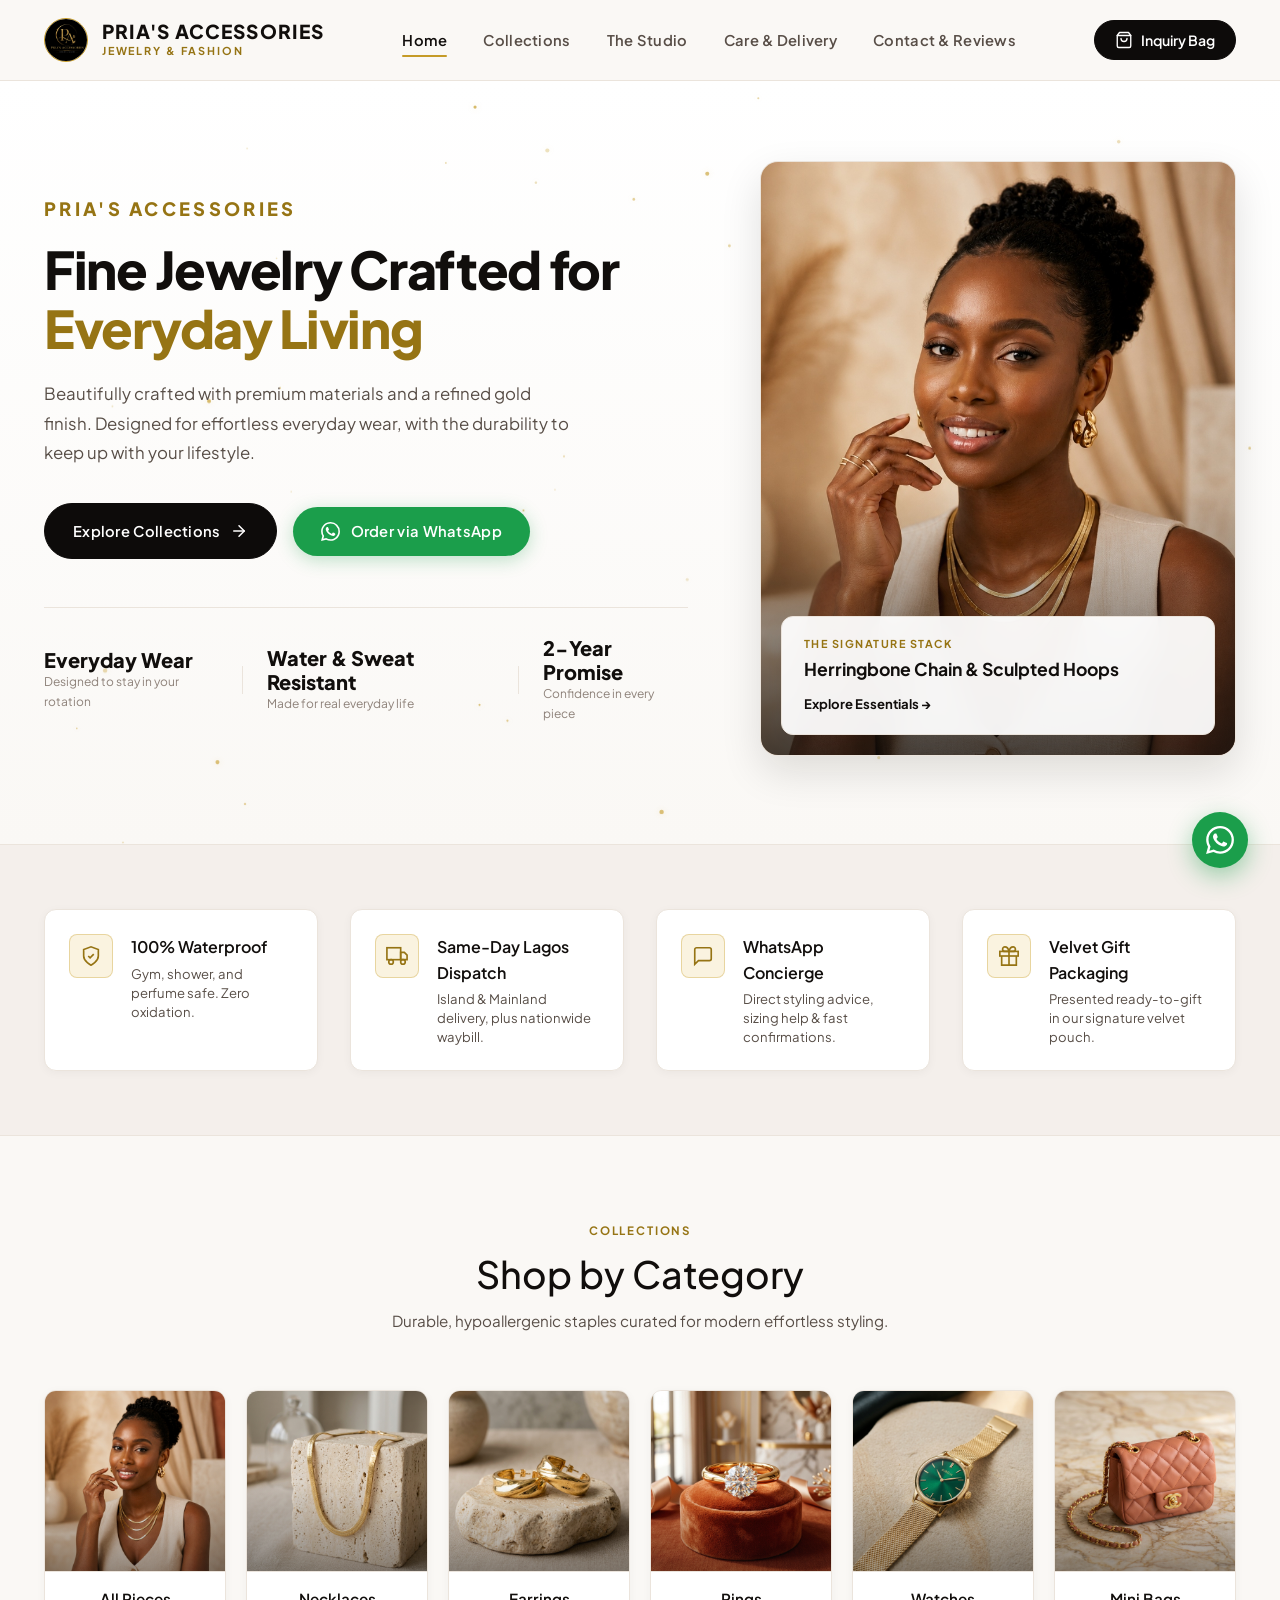
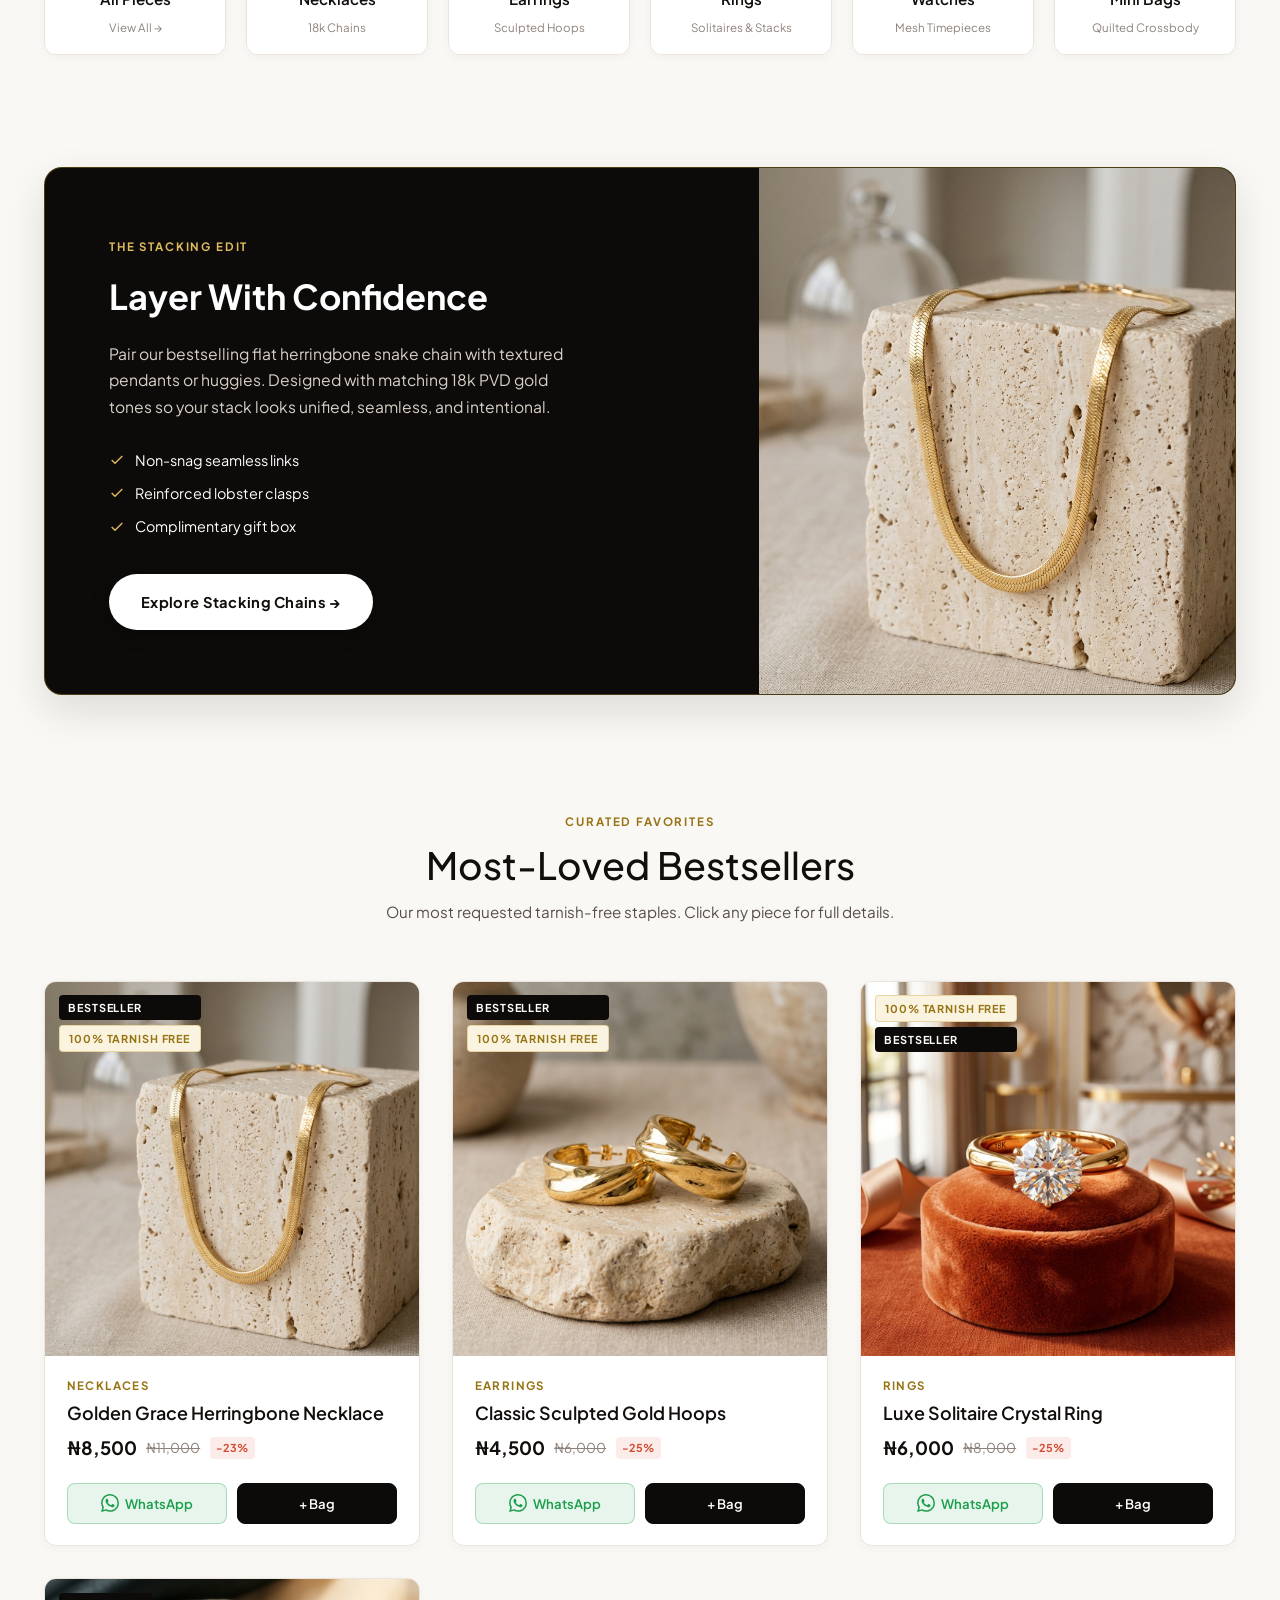
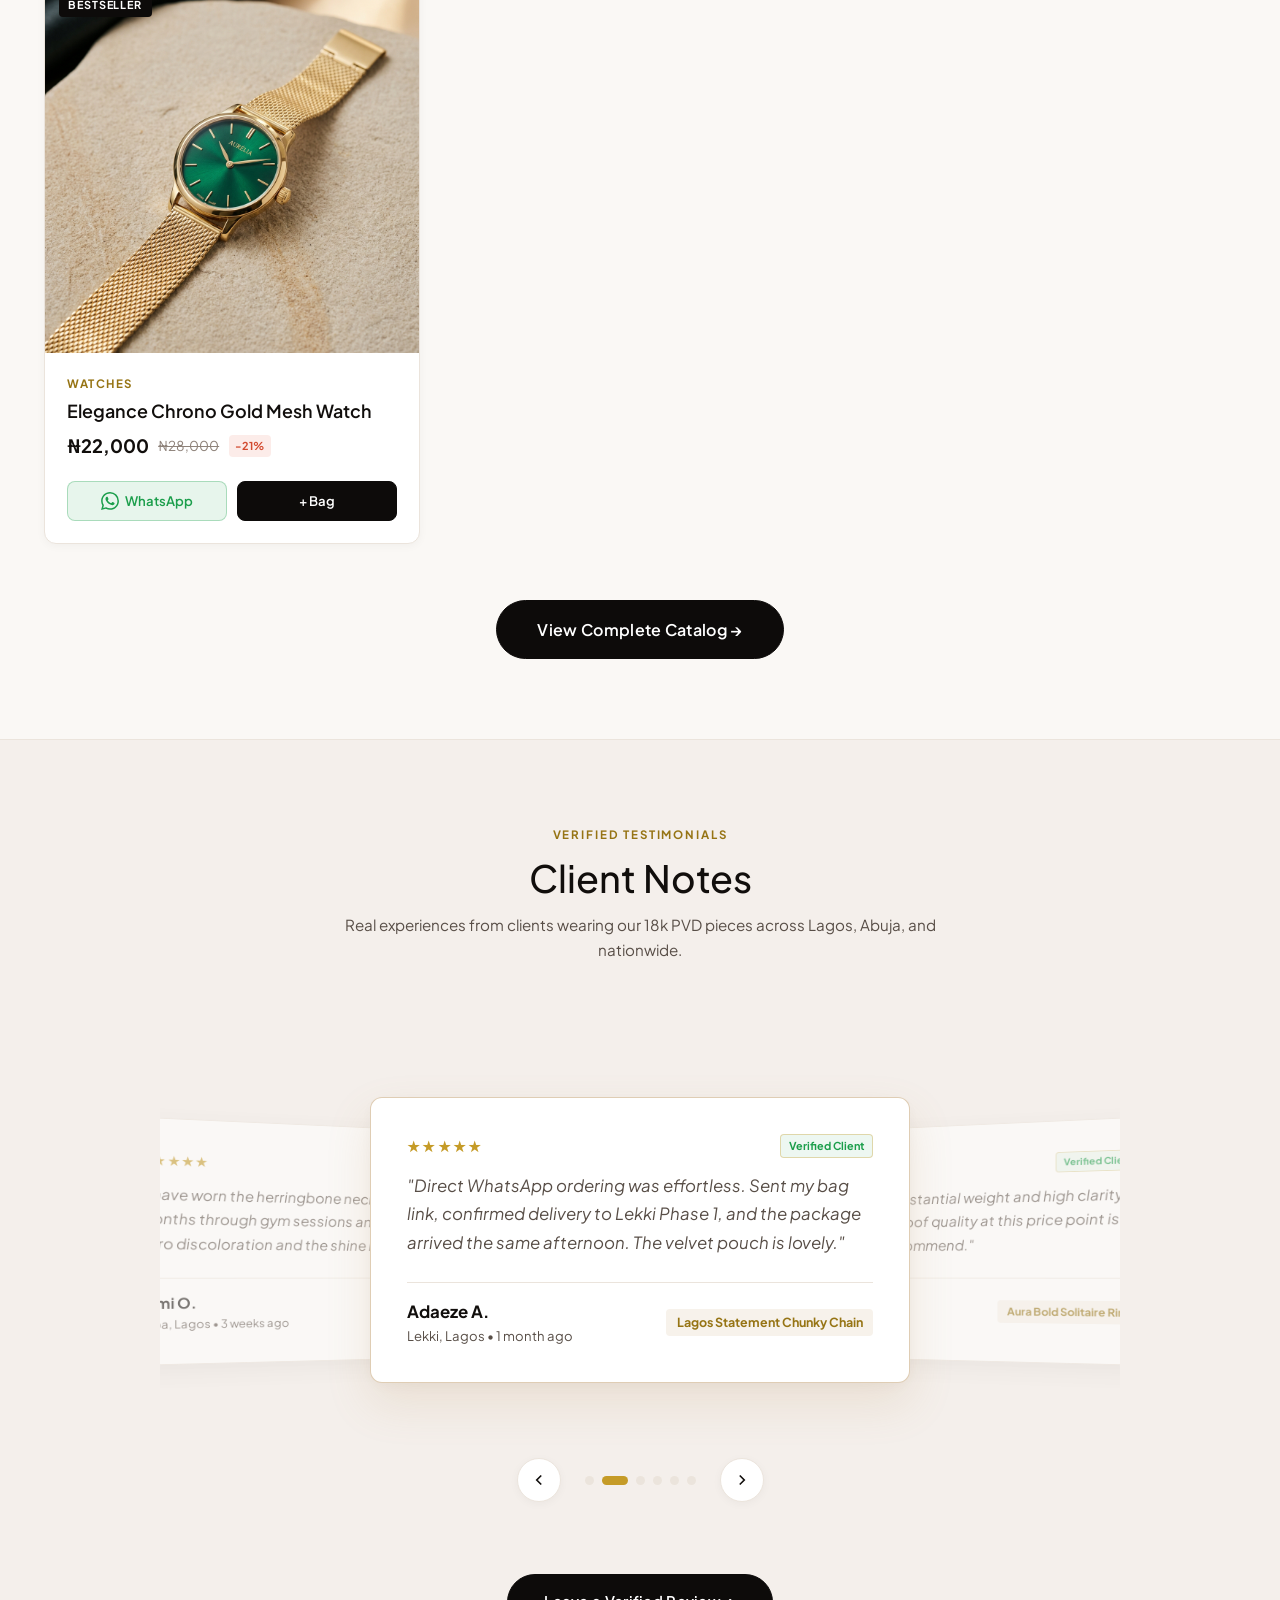
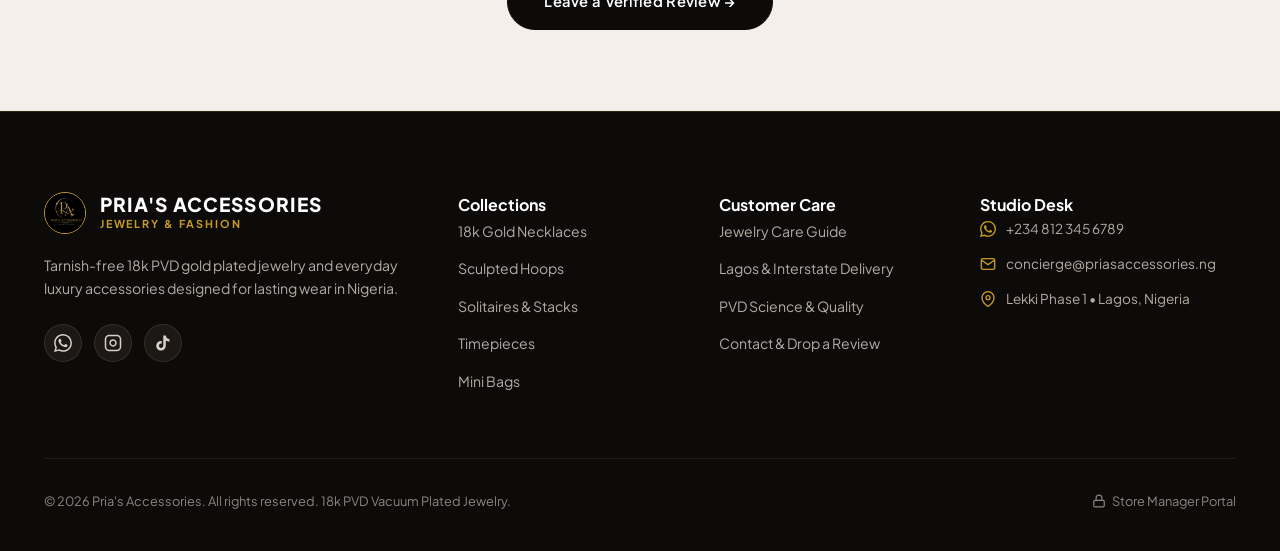
==== commit 86fdd8bc: "Add Pria's Accessories website" ====
--- a/index.html
+++ b/index.html
@@ -4,18 +4,31 @@
 <head>
   <meta charset="UTF-8" />
   <meta name="viewport" content="width=device-width, initial-scale=1.0" />
-  <title>Pria's Accessories — Tarnish-Free Fine Jewelry &amp; Everyday Luxury</title>
+  <title>Pria’s Accessories | Where Everyday Meets Elegance</title>
   <meta name="description"
-    content="Shop waterproof, tarnish-free 18k PVD gold plated jewelry in Nigeria. Same-day Lagos dispatch, nationwide waybill, and seamless direct WhatsApp ordering." />
+    content="At Pria’s Accessories, we believe every day deserves a touch of elegance. Born from a love for beautiful details and effortless style, we bring you timeless jewelry and thoughtfully curated accessories designed to make you feel confident, beautiful, and effortlessly you." />
   <meta name="keywords"
-    content="jewelry nigeria, tarnish free jewelry lagos, 18k gold plated necklace, waterproof earrings, prias accessories" />
-
-  <!-- OpenGraph -->
-  <meta property="og:title" content="Pria's Accessories — Tarnish-Free Fine Jewelry" />
+    content="jewelry nigeria, tarnish free jewelry lagos, 18k gold plated necklace, waterproof earrings, luxury wigs, designer heels, prias accessories" />
+
+  <!-- OpenGraph / WhatsApp / Social Cards -->
+  <meta property="og:type" content="website" />
+  <meta property="og:url" content="https://priasaccessories.vercel.app/" />
+  <meta property="og:site_name" content="Pria’s Accessories" />
+  <meta property="og:title" content="Pria’s Accessories | Where Everyday Meets Elegance" />
   <meta property="og:description"
-    content="Waterproof & tarnish-free 18k PVD gold jewelry crafted for daily living in Nigeria." />
-  <meta property="og:type" content="website" />
-  <meta property="og:image" content="assets/logo.png" />
+    content="At Pria’s Accessories, we believe every day deserves a touch of elegance. Born from a love for beautiful details and effortless style, we bring you timeless jewelry and thoughtfully curated accessories designed to make you feel confident, beautiful, and effortlessly you." />
+  <meta property="og:image" content="https://priasaccessories.vercel.app/assets/logo.png" />
+  <meta property="og:image:secure_url" content="https://priasaccessories.vercel.app/assets/logo.png" />
+  <meta property="og:image:type" content="image/png" />
+  <meta property="og:image:width" content="500" />
+  <meta property="og:image:height" content="500" />
+
+  <!-- Twitter Card -->
+  <meta name="twitter:card" content="summary" />
+  <meta name="twitter:title" content="Pria’s Accessories | Where Everyday Meets Elegance" />
+  <meta name="twitter:description"
+    content="At Pria’s Accessories, we believe every day deserves a touch of elegance. Born from a love for beautiful details and effortless style, we bring you timeless jewelry and thoughtfully curated accessories designed to make you feel confident, beautiful, and effortlessly you." />
+  <meta name="twitter:image" content="https://priasaccessories.vercel.app/assets/logo.png" />
 
   <!-- Favicon -->
   <link rel="icon" type="image/png" href="assets/logo.png" />
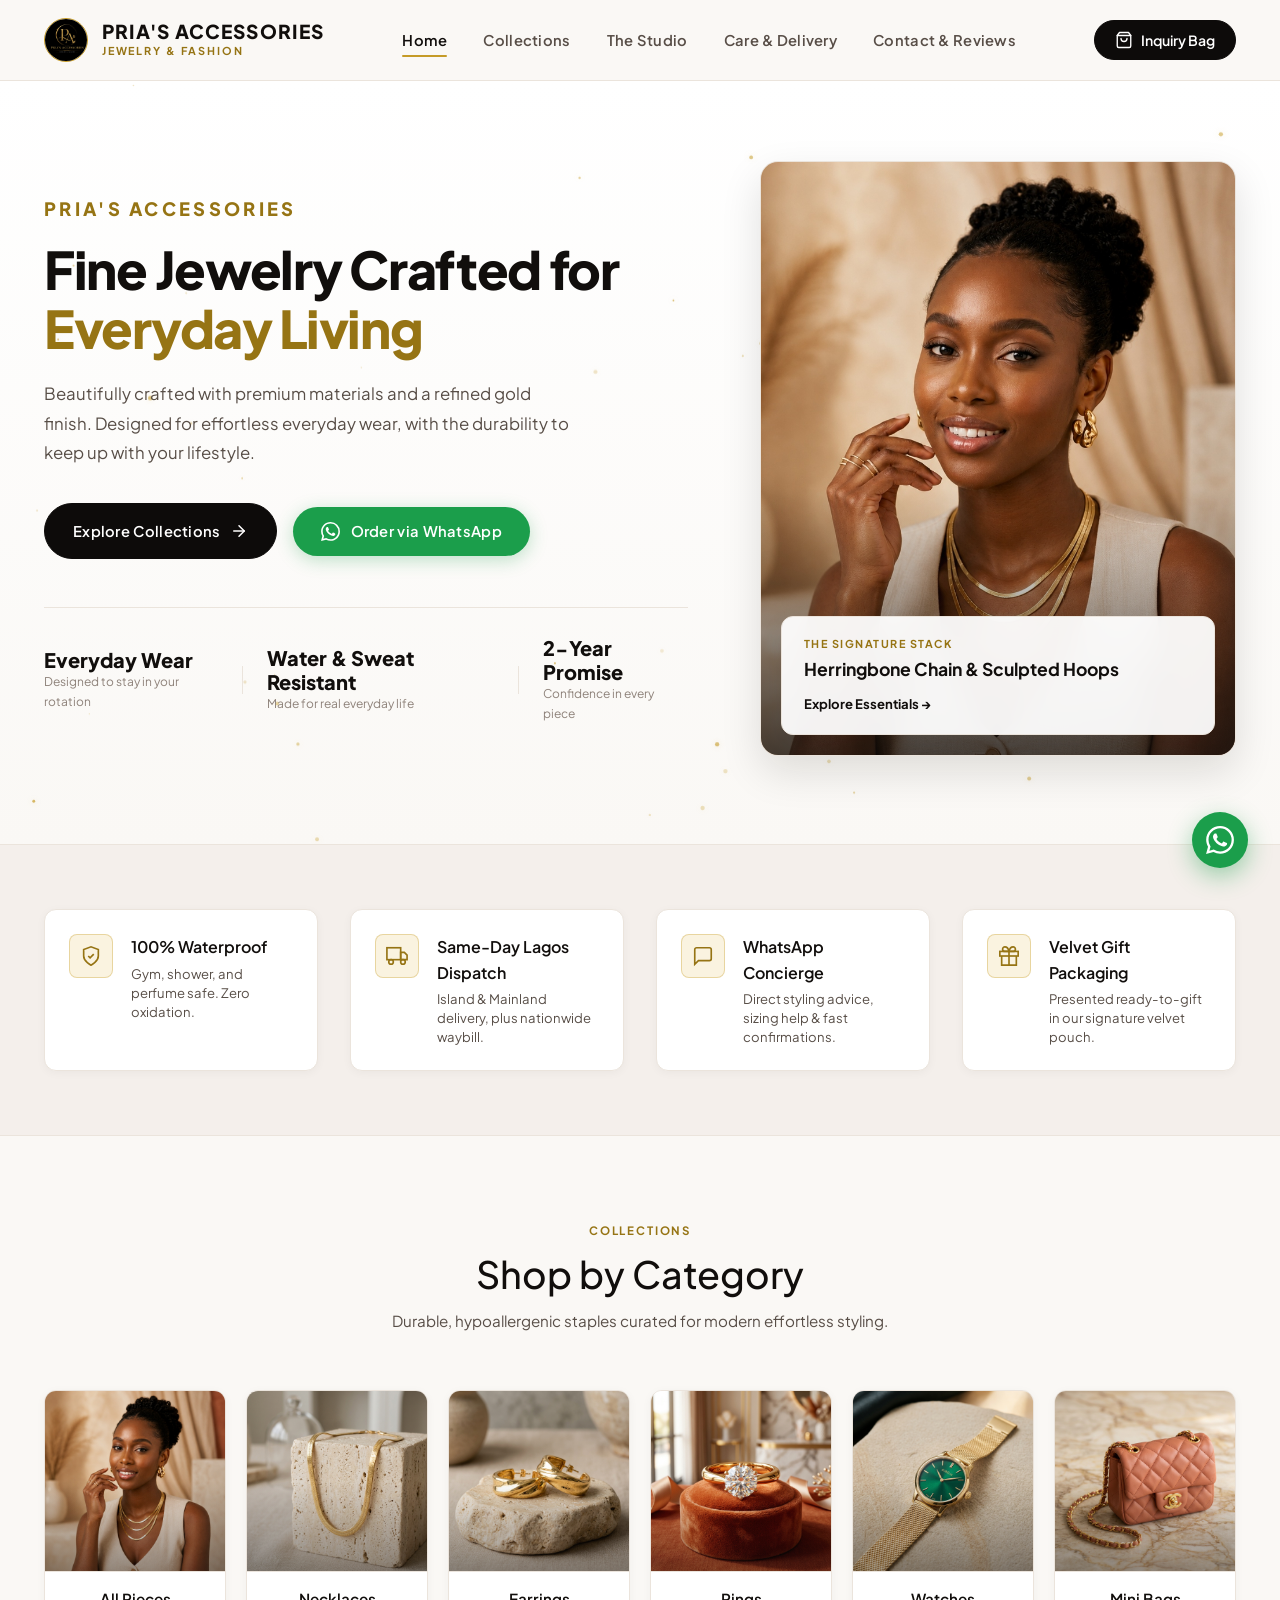
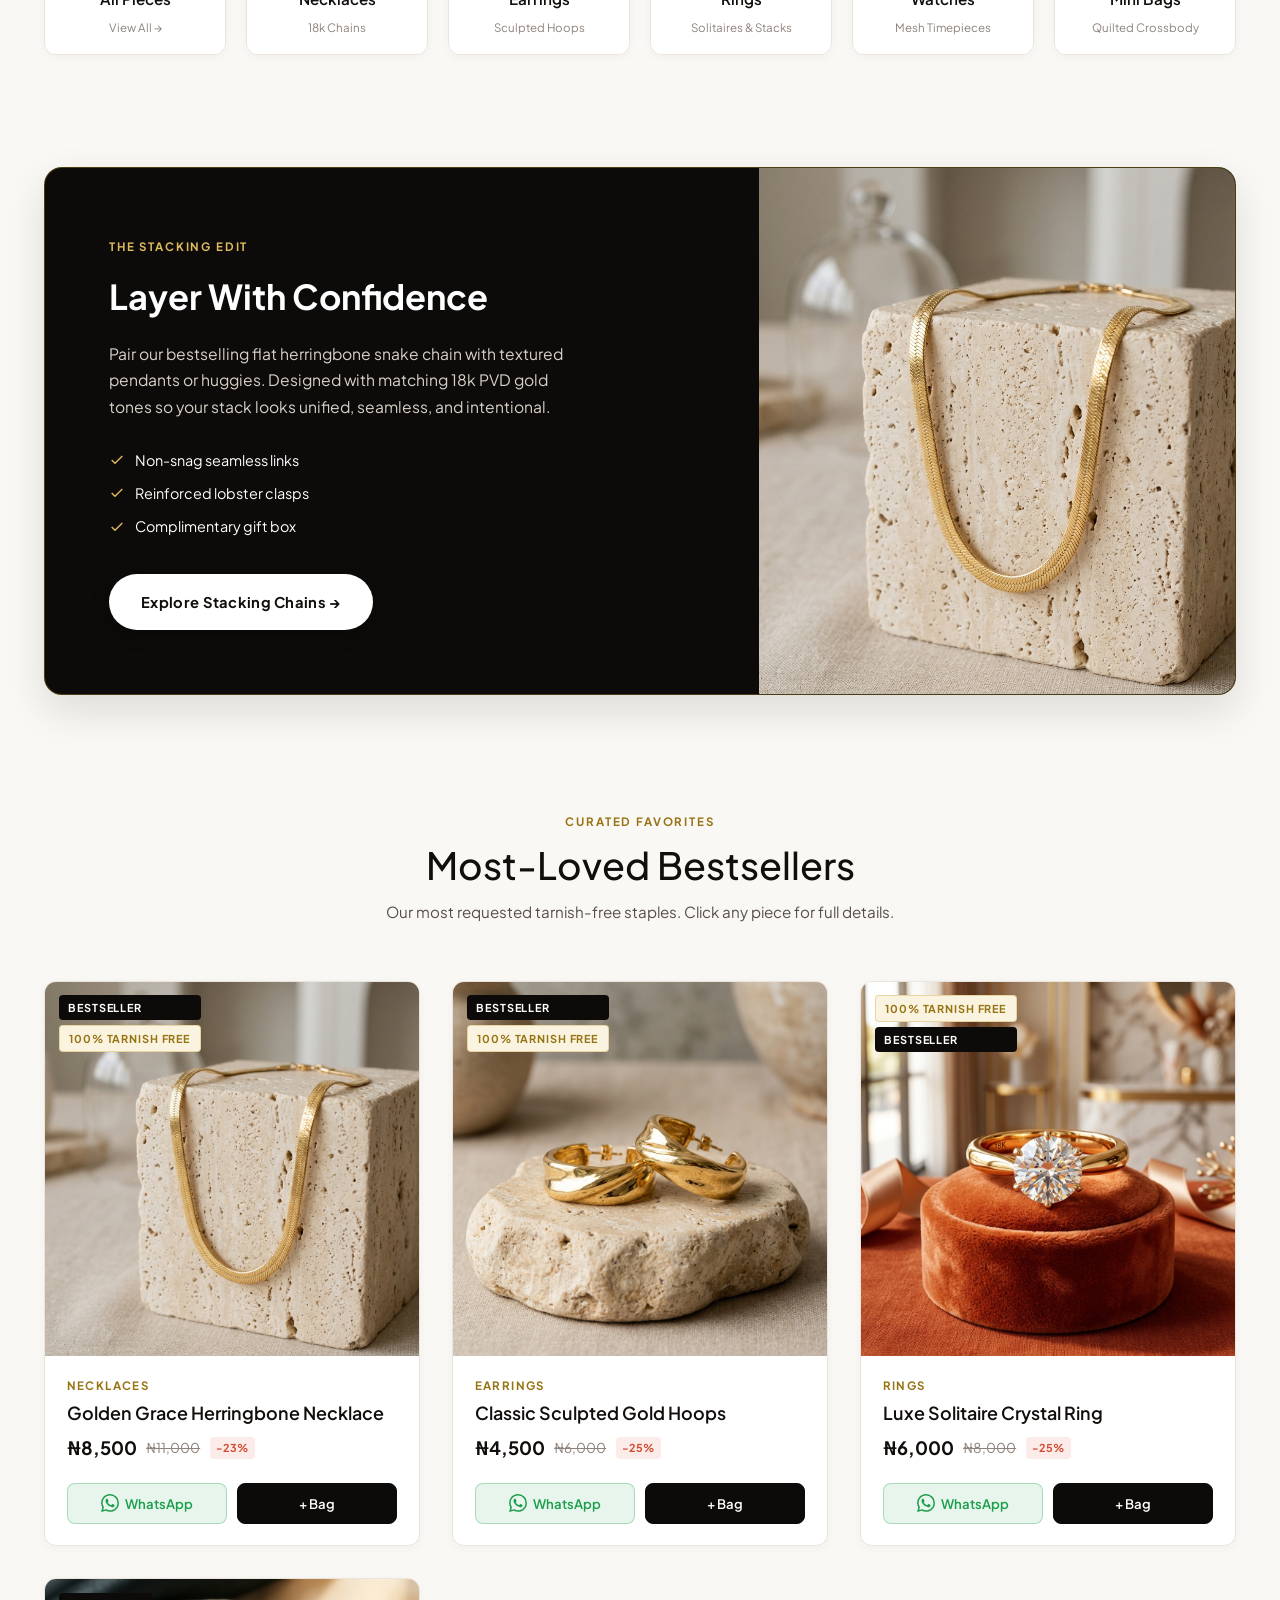
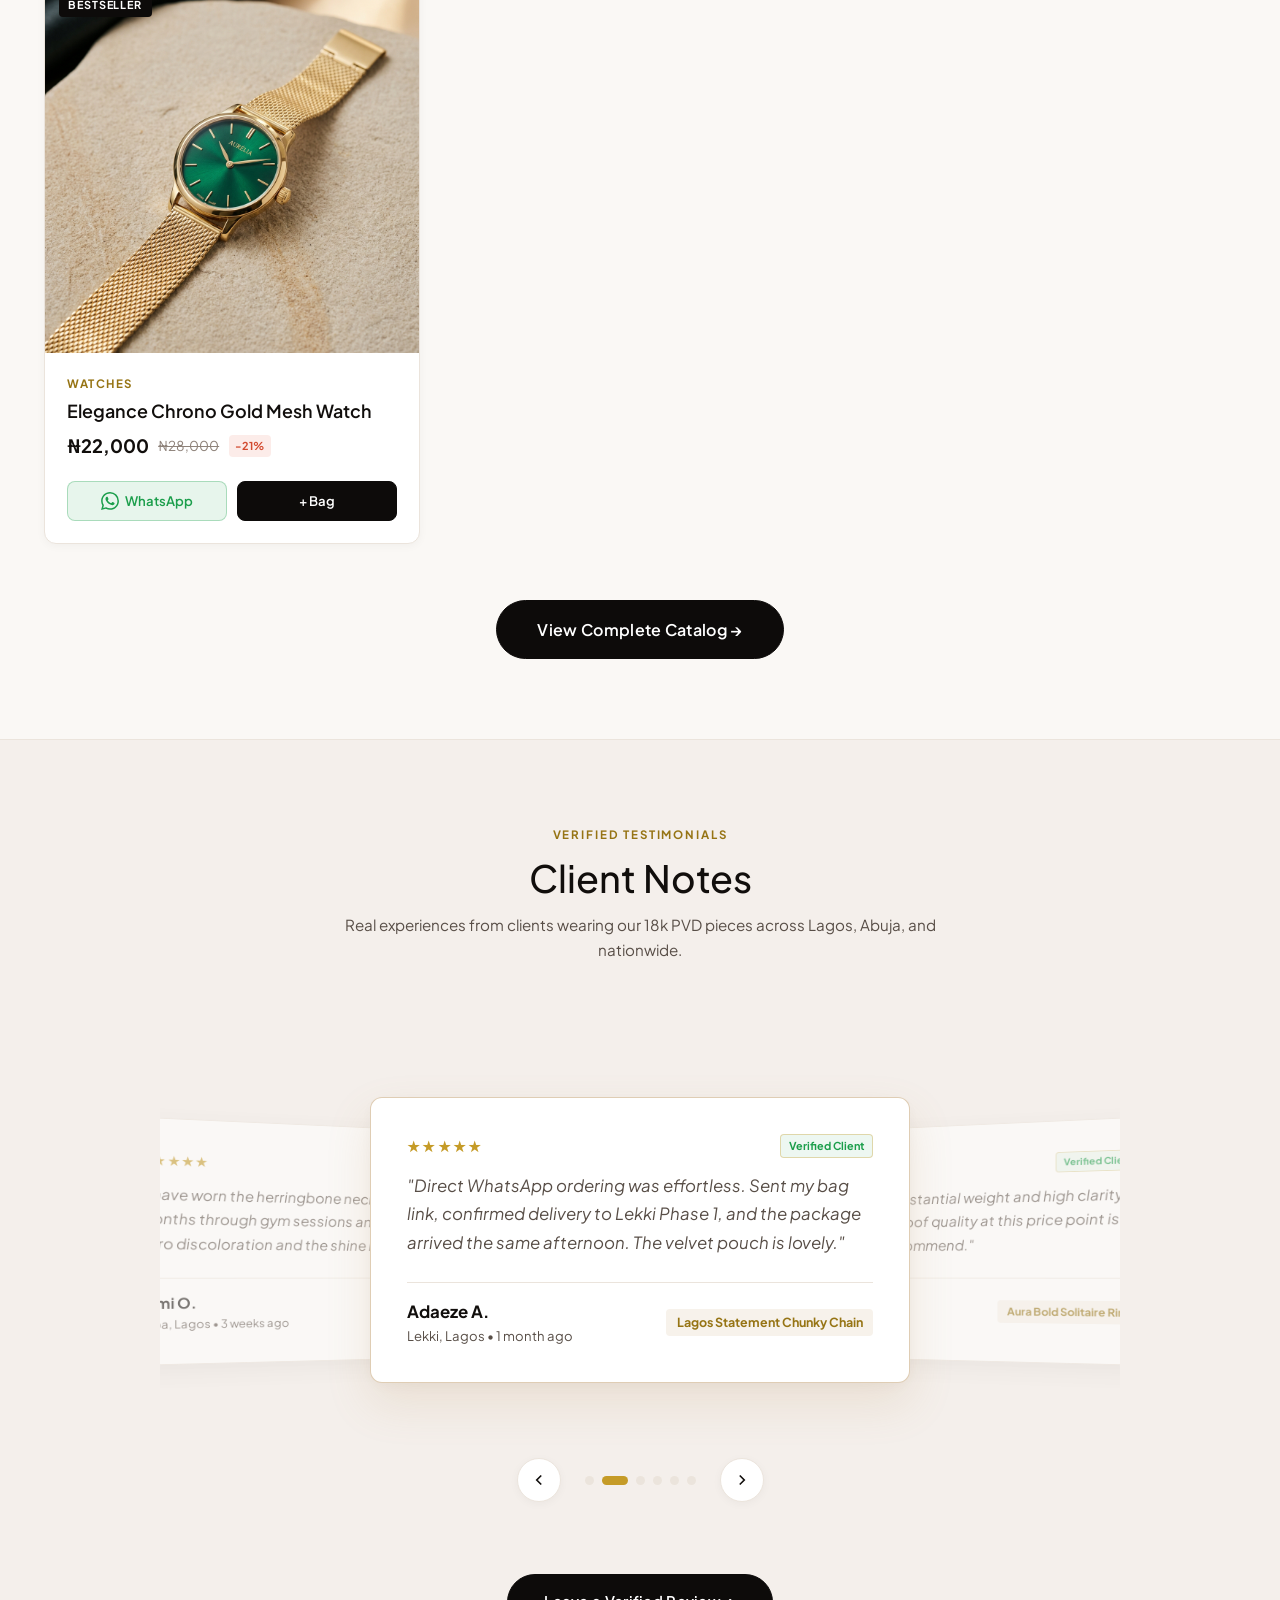
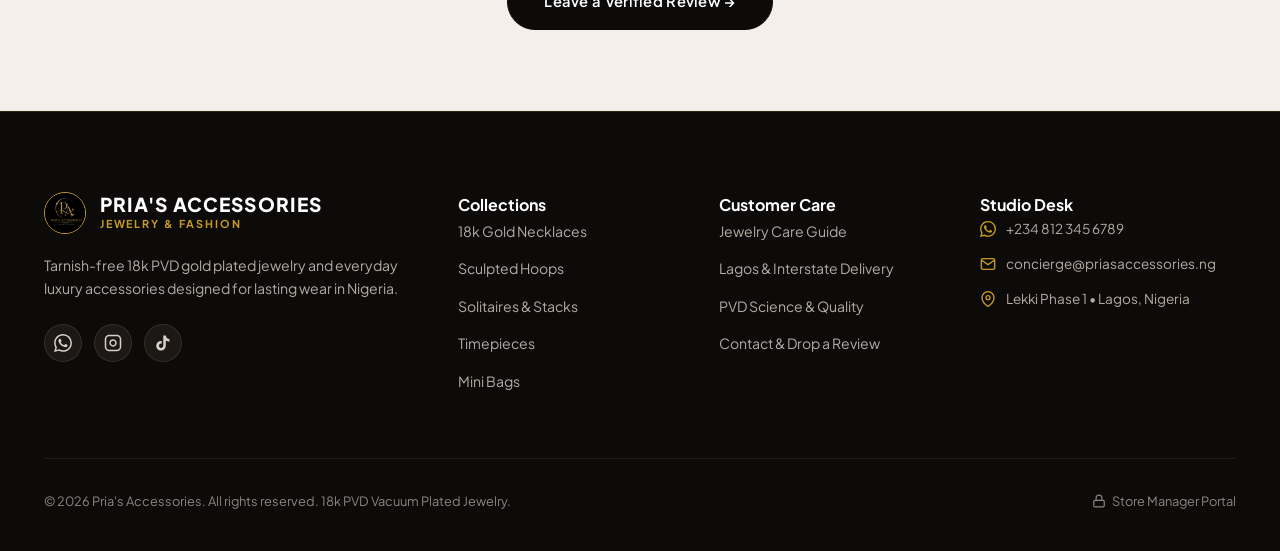
==== commit 0e6f3e33: "Add Pria's Accessories website" ====
--- a/index.html
+++ b/index.html
@@ -176,7 +176,7 @@
             <span class="badge-count cart-count-badge" style="display: none;">0</span>
           </button>
 
-          <a href="https://wa.me/2348123456789?text=Hello%20Pria%27s%20Accessories%2C%20I%20would%20like%20to%20inquire%20about%20ordering."
+          <a href="https://wa.me/2348123456789?text=Hello%20Pria%27s%20Accessories%2C%20I%20would%20like%20to%20make%20an%20inquiry."
             target="_blank" class="btn-primary-wa" style="width: 100%; justify-content: center; padding: 0.85rem 0;">
             <svg class="ui-icon" viewBox="0 0 24 24" fill="currentColor">
               <path
@@ -222,7 +222,7 @@
             </a>
 
             <button class="btn-primary-wa"
-              onclick="window.open('https://wa.me/2348123456789?text=Hello%20Pria%27s%20Accessories%2C%20I%20would%20like%20to%20inquire%20about%20your%20jewelry%20catalog.', '_blank')">
+              onclick="window.open('https://wa.me/2348123456789?text=Hello%20Pria%27s%20Accessories%2C%20I%20would%20like%20to%20make%20an%20inquiry.', '_blank')">
               <svg class="ui-icon" viewBox="0 0 24 24" fill="currentColor">
                 <path
                   d="M17.472 14.382c-.297-.149-1.758-.867-2.03-.967-.273-.099-.471-.148-.67.15-.197.297-.767.966-.94 1.164-.173.199-.347.223-.644.075-.297-.15-1.255-.463-2.39-1.475-.883-.788-1.48-1.761-1.653-2.059-.173-.297-.018-.458.13-.606.134-.133.298-.347.446-.52.149-.174.198-.298.298-.497.099-.198.05-.371-.025-.52-.075-.149-.669-1.612-.916-2.207-.242-.579-.487-.5-.669-.51-.173-.008-.371-.01-.57-.01-.198 0-.52.074-.792.372-.272.297-1.04 1.016-1.04 2.479 0 1.462 1.065 2.875 1.213 3.074.149.198 2.096 3.2 5.077 4.487.709.306 1.262.489 1.694.625.712.227 1.36.195 1.871.118.571-.085 1.758-.719 2.006-1.413.248-.694.248-1.289.173-1.413-.074-.124-.272-.198-.57-.347m-5.421 7.403h-.004a9.87 9.87 0 01-5.031-1.378l-.361-.214-3.741.982.998-3.648-.235-.374a9.86 9.86 0 01-1.51-5.26c.001-5.45 4.436-9.884 9.888-9.884 2.64 0 5.122 1.03 6.988 2.898a9.825 9.825 0 012.893 6.994c-.003 5.45-4.437 9.884-9.885 9.884m8.413-18.297A11.815 11.815 0 0012.05 0C5.495 0 .16 5.335.157 11.892c0 2.096.547 4.142 1.588 5.945L.057 24l6.305-1.654a11.882 11.882 0 005.683 1.448h.005c6.554 0 11.89-5.335 11.893-11.893a11.821 11.821 0 00-3.48-8.413z" />
@@ -652,7 +652,7 @@
   </div>
 
   <!-- Sticky WhatsApp Floating Action Button -->
-  <a href="https://wa.me/2348123456789?text=Hello%20Pria%27s%20Accessories%2C%20I%20would%20like%20to%20inquire%20about%20ordering."
+  <a href="https://wa.me/2348123456789?text=Hello%20Pria%27s%20Accessories%2C%20I%20would%20like%20to%20make%20an%20inquiry."
     target="_blank" class="sticky-wa-float" title="Direct WhatsApp Concierge" aria-label="Chat on WhatsApp"
     style="border-radius: 50%;">
     <svg viewBox="0 0 24 24" fill="currentColor">
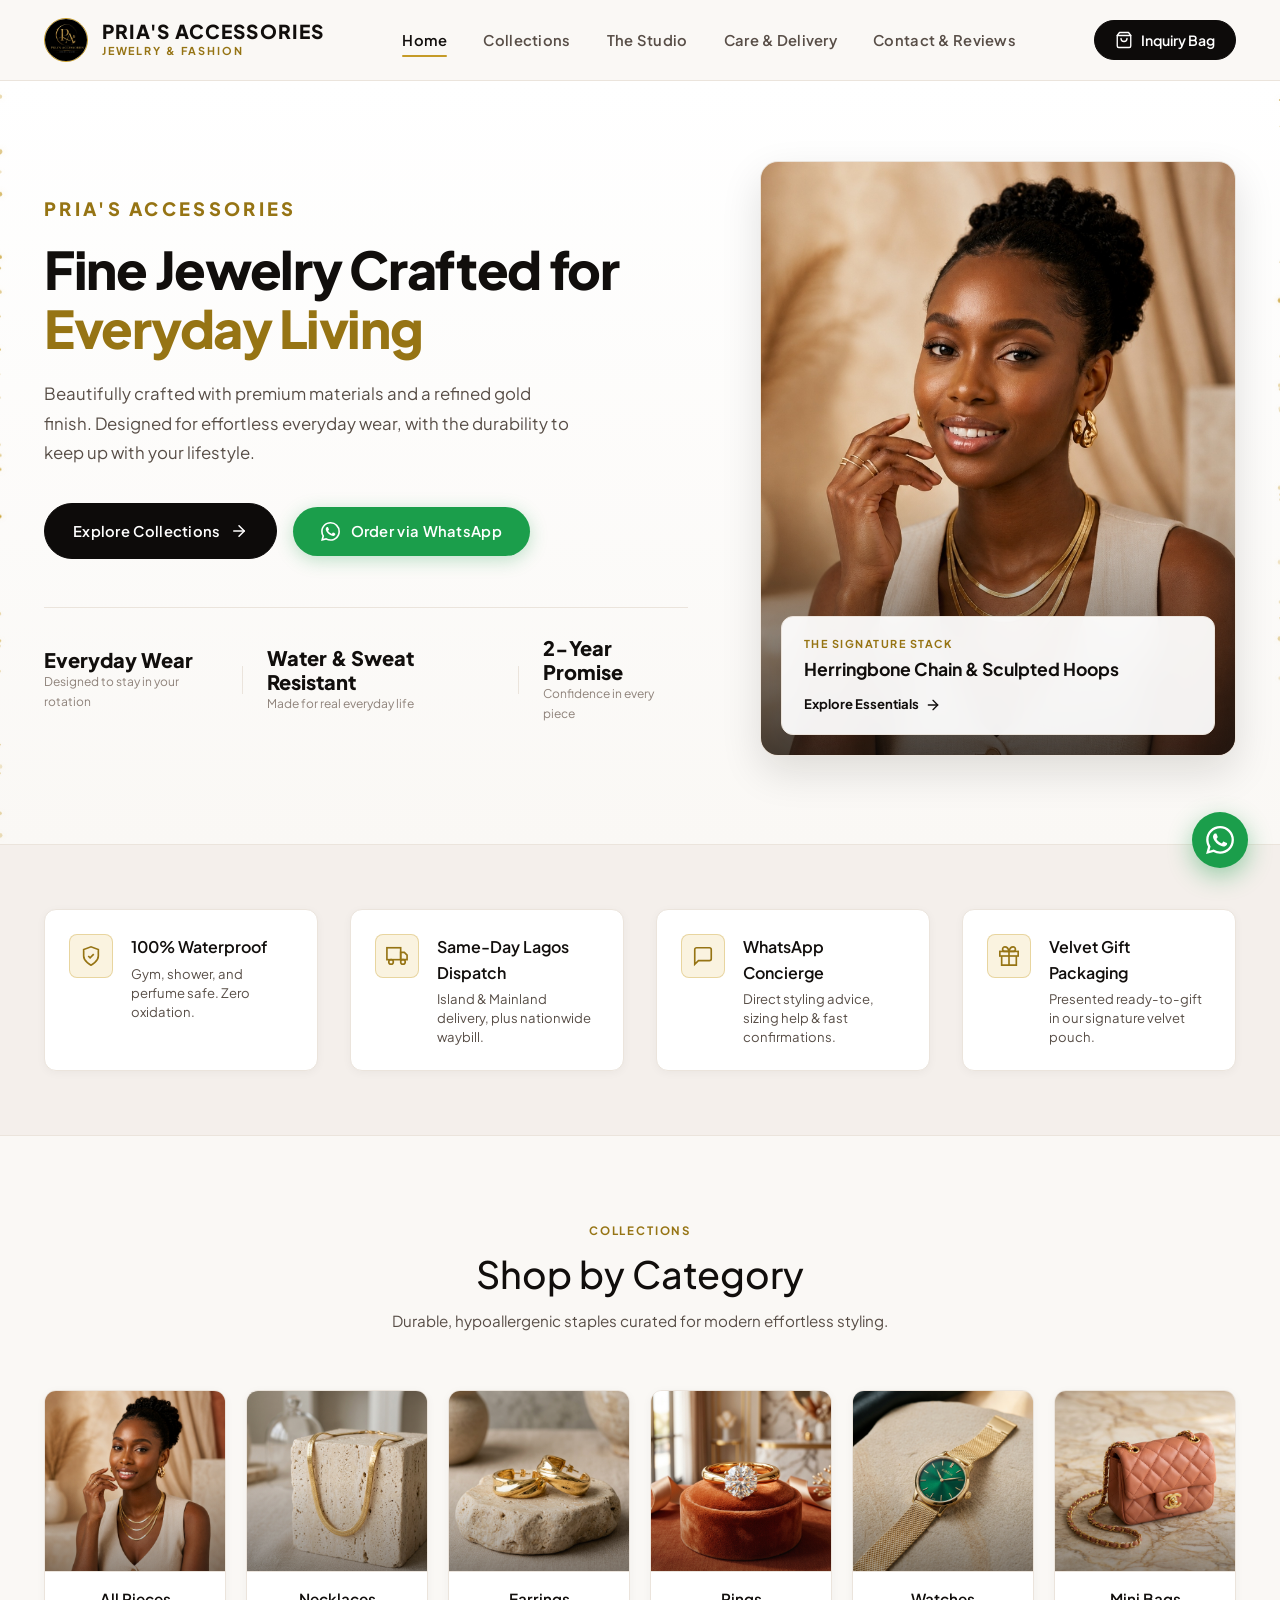
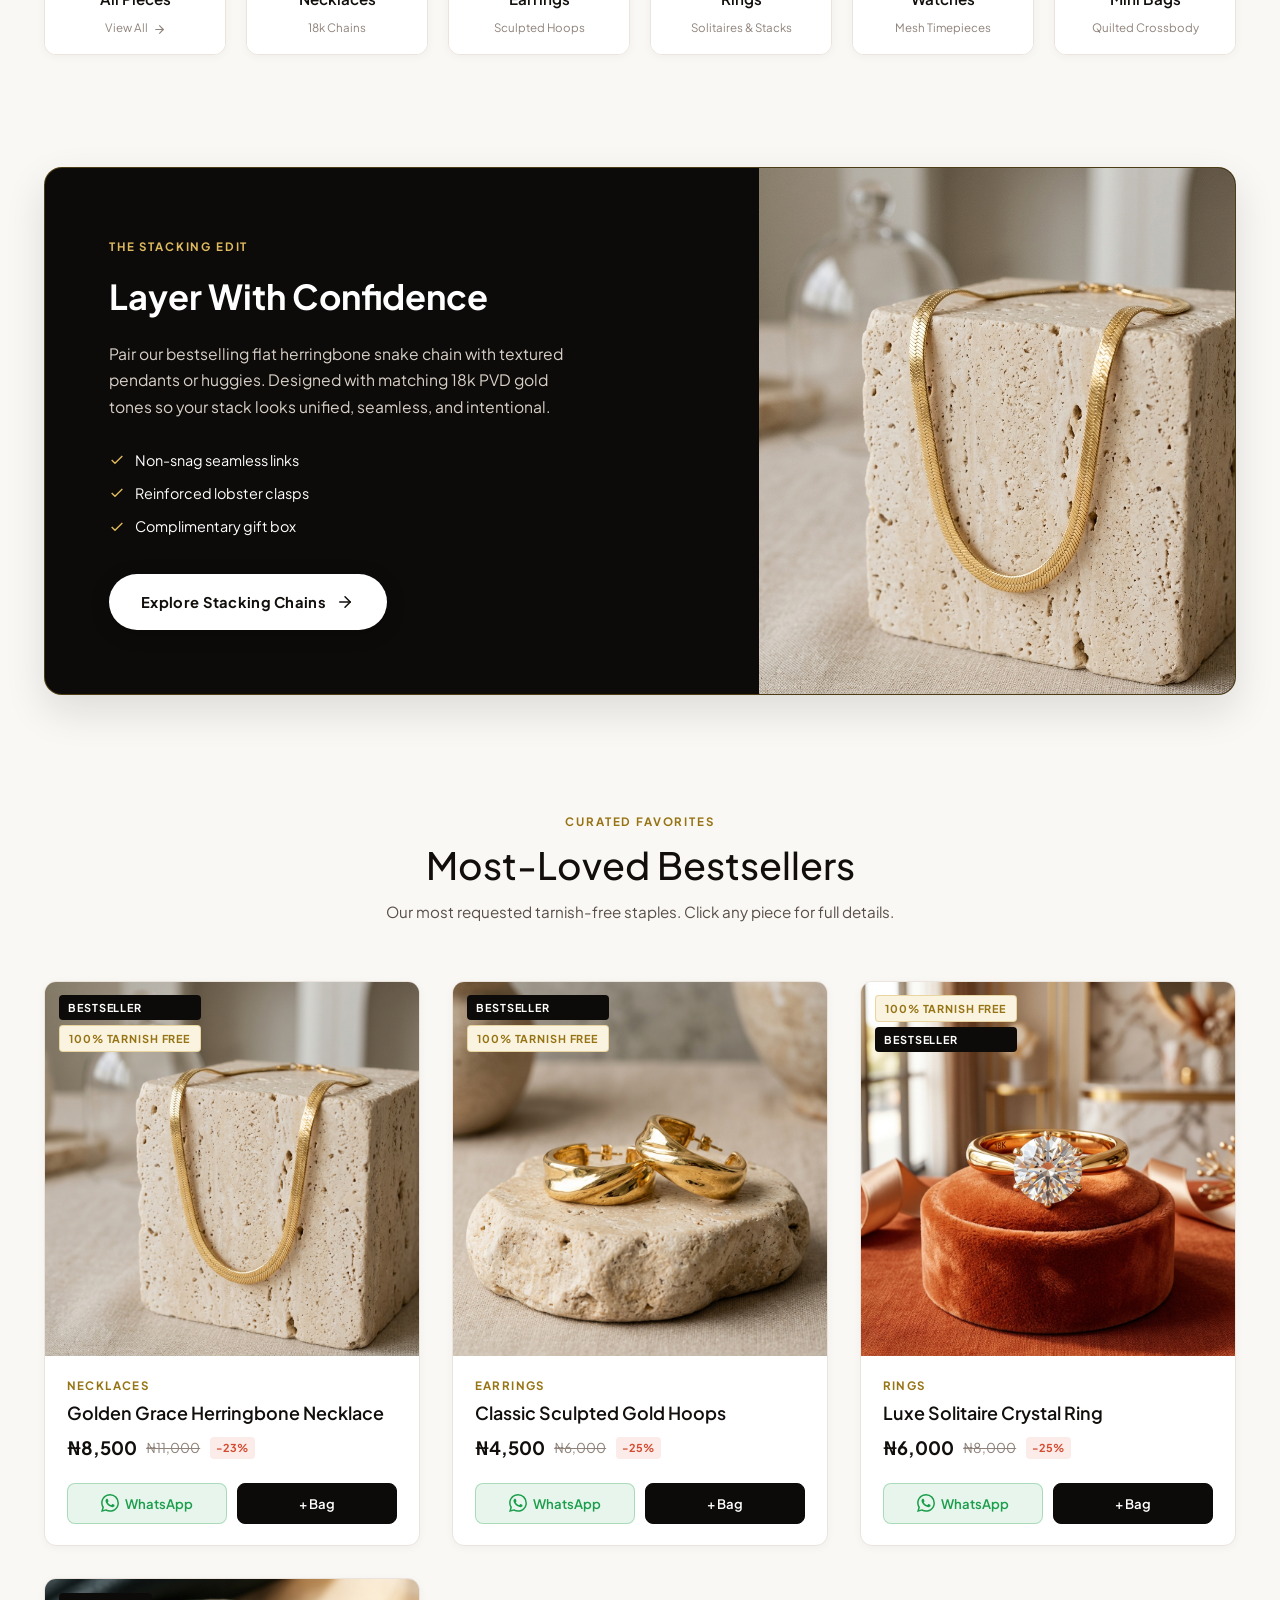
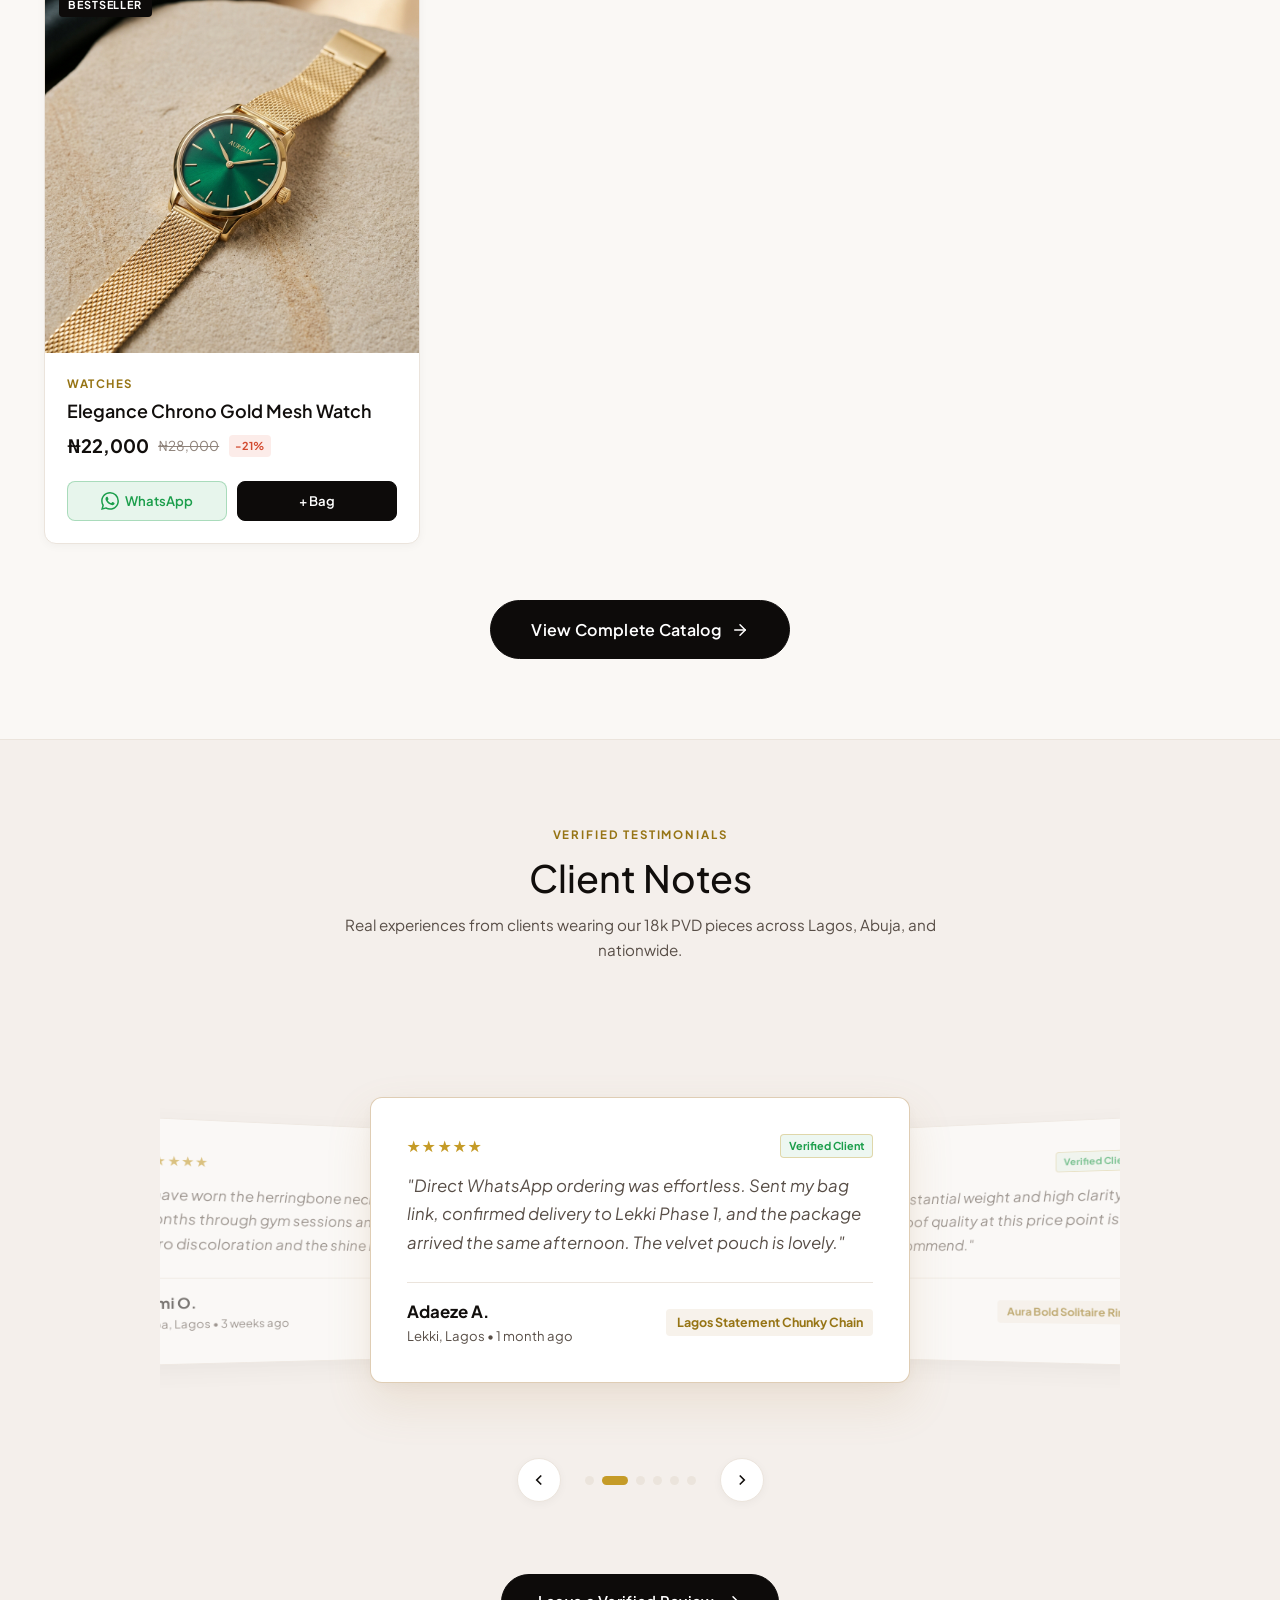
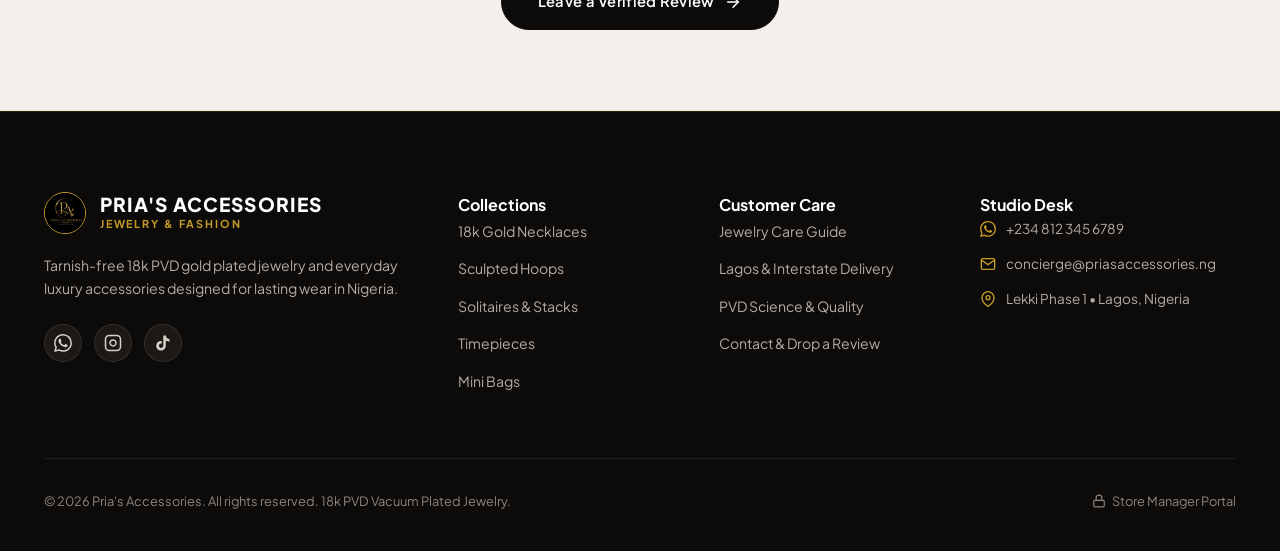
==== commit 868f0ca8: "feat: motion graphics looping arrow animation and disable mobile card 3D tilt" ====
--- a/index.html
+++ b/index.html
@@ -214,7 +214,7 @@
           <div class="hero-cta-group">
             <a href="collections.html" class="btn-secondary-luxury">
               <span>Explore Collections</span>
-              <svg class="ui-icon" viewBox="0 0 24 24" fill="none" stroke="currentColor" stroke-width="2"
+              <svg class="ui-icon btn-arrow" viewBox="0 0 24 24" fill="none" stroke="currentColor" stroke-width="2"
                 stroke-linecap="round" stroke-linejoin="round">
                 <line x1="5" y1="12" x2="19" y2="12"></line>
                 <polyline points="12 5 19 12 12 19"></polyline>
@@ -257,7 +257,13 @@
             <div class="hero-caption-card">
               <span class="caption-label">THE SIGNATURE STACK</span>
               <h3 class="caption-title">Herringbone Chain &amp; Sculpted Hoops</h3>
-              <a href="collections.html?category=necklaces" class="caption-action">Explore Essentials &rarr;</a>
+              <a href="collections.html?category=necklaces" class="caption-action">
+                <span>Explore Essentials</span>
+                <svg class="btn-arrow" viewBox="0 0 24 24" fill="none" stroke="currentColor" stroke-width="2" stroke-linecap="round" stroke-linejoin="round" style="width:16px;height:16px;margin-left:4px;">
+                  <line x1="5" y1="12" x2="19" y2="12"></line>
+                  <polyline points="12 5 19 12 12 19"></polyline>
+                </svg>
+              </a>
             </div>
           </div>
         </div>
@@ -345,7 +351,13 @@
           </div>
           <div class="category-title-wrap">
             <span class="category-name">All Pieces</span>
-            <span class="category-count">View All &rarr;</span>
+            <span class="category-count">
+              View All
+              <svg class="btn-arrow" viewBox="0 0 24 24" fill="none" stroke="currentColor" stroke-width="2" stroke-linecap="round" stroke-linejoin="round" style="width:13px;height:13px;margin-left:3px;">
+                <line x1="5" y1="12" x2="19" y2="12"></line>
+                <polyline points="12 5 19 12 12 19"></polyline>
+              </svg>
+            </span>
           </div>
         </a>
 
@@ -440,7 +452,11 @@
           </div>
           <div class="feature-actions">
             <a href="collections.html?category=necklaces" class="btn-editorial-light">
-              <span>Explore Stacking Chains &rarr;</span>
+              <span>Explore Stacking Chains</span>
+              <svg class="ui-icon btn-arrow" viewBox="0 0 24 24" fill="none" stroke="currentColor" stroke-width="2" stroke-linecap="round" stroke-linejoin="round">
+                <line x1="5" y1="12" x2="19" y2="12"></line>
+                <polyline points="12 5 19 12 12 19"></polyline>
+              </svg>
             </a>
           </div>
         </div>
@@ -467,7 +483,11 @@
 
       <div style="text-align: center; margin-top: 3.5rem;">
         <a href="collections.html" class="btn-secondary-luxury" style="padding: 1rem 2.5rem; font-size: 1rem;">
-          <span>View Complete Catalog &rarr;</span>
+          <span>View Complete Catalog</span>
+          <svg class="ui-icon btn-arrow" viewBox="0 0 24 24" fill="none" stroke="currentColor" stroke-width="2" stroke-linecap="round" stroke-linejoin="round">
+            <line x1="5" y1="12" x2="19" y2="12"></line>
+            <polyline points="12 5 19 12 12 19"></polyline>
+          </svg>
         </a>
       </div>
     </div>
@@ -490,7 +510,11 @@
 
       <div style="text-align: center; margin-top: 2.5rem;">
         <a href="contact.html" class="btn-secondary-luxury" style="padding: 0.95rem 2.25rem;">
-          <span>Leave a Verified Review &rarr;</span>
+          <span>Leave a Verified Review</span>
+          <svg class="ui-icon btn-arrow" viewBox="0 0 24 24" fill="none" stroke="currentColor" stroke-width="2" stroke-linecap="round" stroke-linejoin="round">
+            <line x1="5" y1="12" x2="19" y2="12"></line>
+            <polyline points="12 5 19 12 12 19"></polyline>
+          </svg>
         </a>
       </div>
     </div>
--- a/styles.css
+++ b/styles.css
@@ -63,6 +63,9 @@
   scroll-behavior: smooth;
   font-size: 16px;
   -webkit-text-size-adjust: 100%;
+  overflow-x: hidden;
+  max-width: 100vw;
+  width: 100%;
 }
 
 body {
@@ -71,6 +74,8 @@
   color: var(--text-primary);
   line-height: 1.6;
   overflow-x: hidden;
+  max-width: 100vw;
+  width: 100%;
   position: relative;
   -webkit-font-smoothing: antialiased;
 }
@@ -100,6 +105,7 @@
   font-family: inherit;
   font-size: 0.95rem;
   color: var(--text-primary);
+  max-width: 100%;
 }
 
 .container {
@@ -107,6 +113,14 @@
   max-width: 1240px;
   margin: 0 auto;
   padding: 0 1.5rem;
+  box-sizing: border-box;
+  min-width: 0;
+}
+
+@media (max-width: 768px) {
+  .container {
+    padding: 0 1.15rem;
+  }
 }
 
 .section-padding {
@@ -403,6 +417,45 @@
   width: 18px;
   height: 18px;
   flex-shrink: 0;
+}
+
+/* ==========================================================================
+   MOTION GRAPHICS: LUXURY ARROW BACK-AND-FORTH LOOPING ANIMATION
+   Smooth, breathing front-and-back floating loop for all arrow buttons
+   ========================================================================== */
+@keyframes arrowMotionLoop {
+  0%, 100% {
+    transform: translateX(0);
+  }
+  50% {
+    transform: translateX(6px);
+  }
+}
+
+.btn-arrow,
+.btn-secondary-luxury svg:not(.brand-logo-img),
+.btn-editorial-light svg,
+.btn-submit-review svg,
+.caption-action svg,
+.category-count svg,
+.btn-motion-arrow {
+  display: inline-block;
+  vertical-align: middle;
+  will-change: transform;
+  animation: arrowMotionLoop 1.6s cubic-bezier(0.45, 0, 0.55, 1) infinite;
+  transition: transform 0.25s cubic-bezier(0.16, 1, 0.3, 1);
+}
+
+/* Pause loop and extend forward gracefully on hover */
+.btn-secondary-luxury:hover svg:not(.brand-logo-img),
+.btn-editorial-light:hover svg,
+.btn-submit-review:hover svg,
+.caption-action:hover svg,
+.category-photo-card:hover .btn-arrow,
+a:hover > .btn-arrow,
+button:hover > .btn-arrow {
+  animation-play-state: paused;
+  transform: translateX(9px);
 }
 
 .btn-editorial-light {
@@ -1879,6 +1932,20 @@
   .products-grid {
     grid-template-columns: 1fr;
   }
+  .product-card,
+  .review-card,
+  .guarantee-card {
+    transform: none !important;
+    transition: border-color var(--transition-fast), box-shadow var(--transition-fast) !important;
+  }
+  .product-card:hover,
+  .review-card:hover,
+  .guarantee-card:hover {
+    transform: none !important;
+  }
+  .product-card:active {
+    transform: scale(0.985) !important;
+  }
   .reviews-grid {
     grid-template-columns: 1fr;
   }
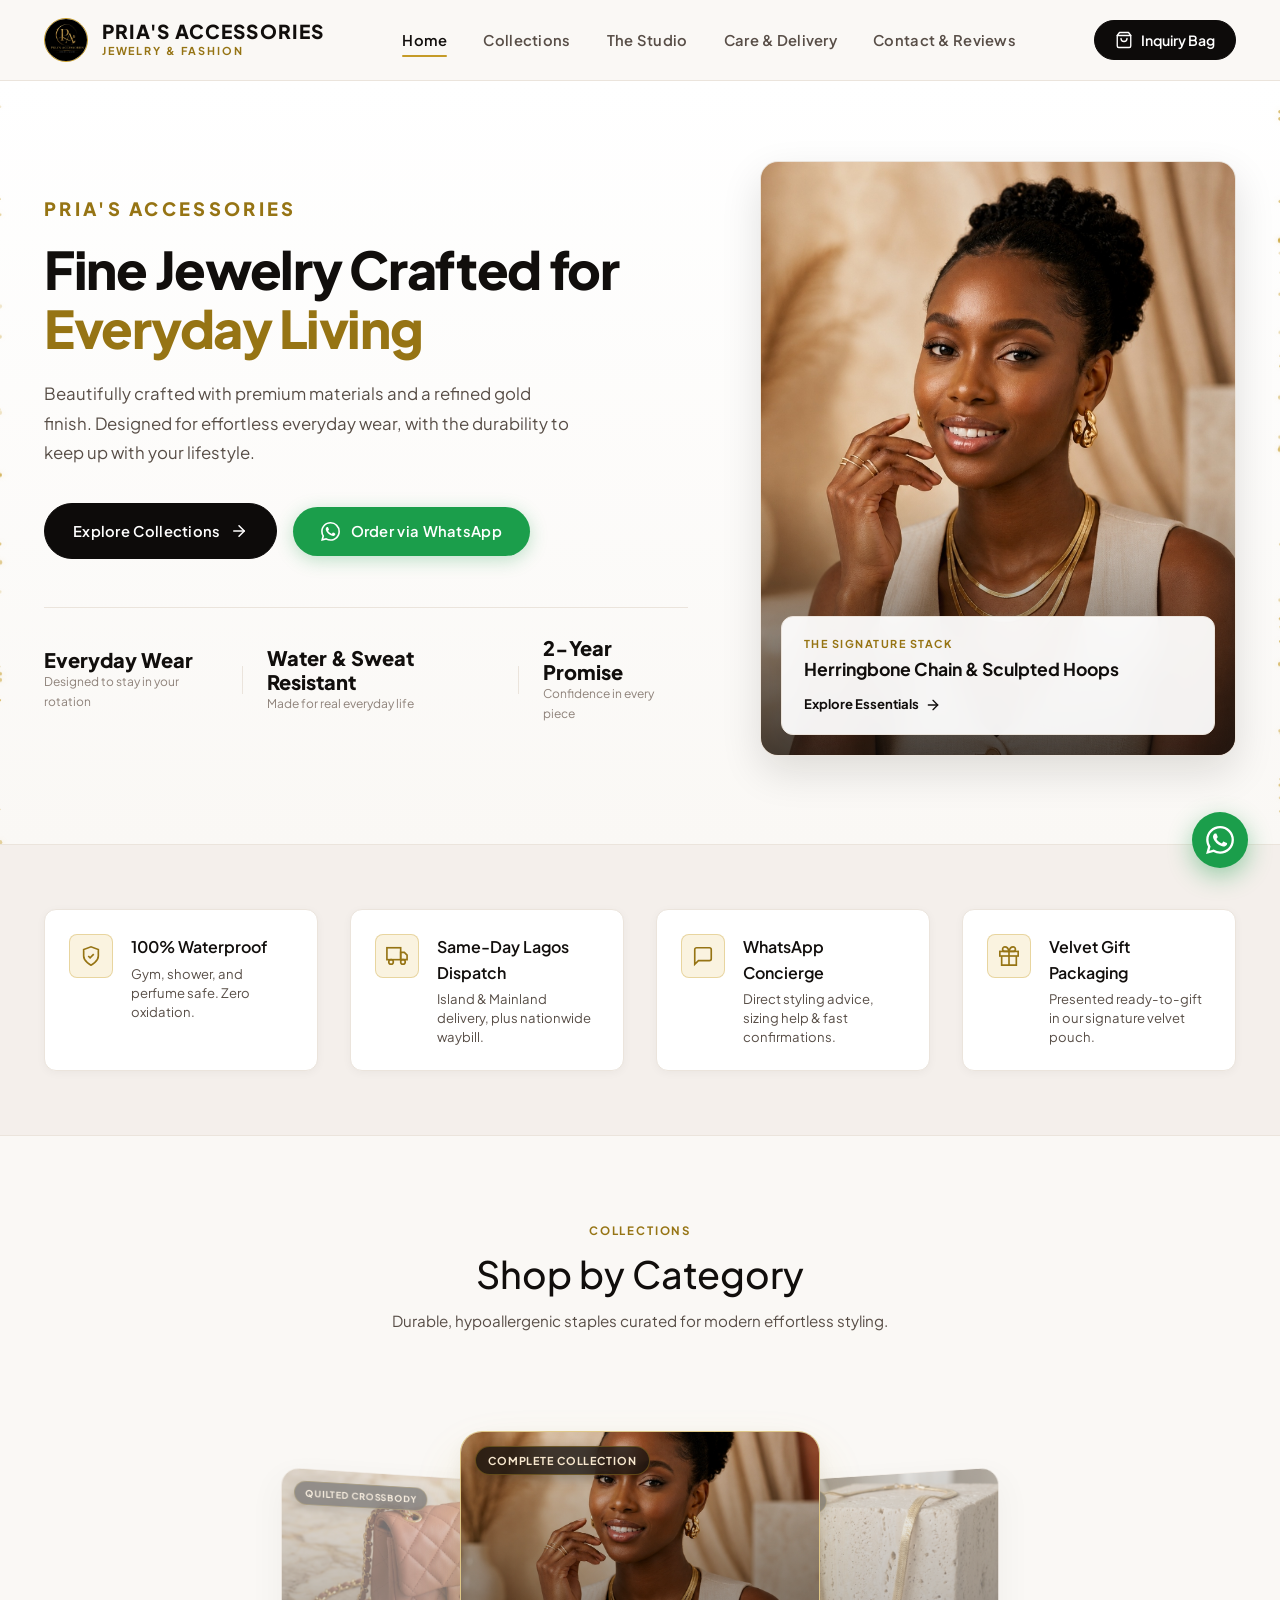
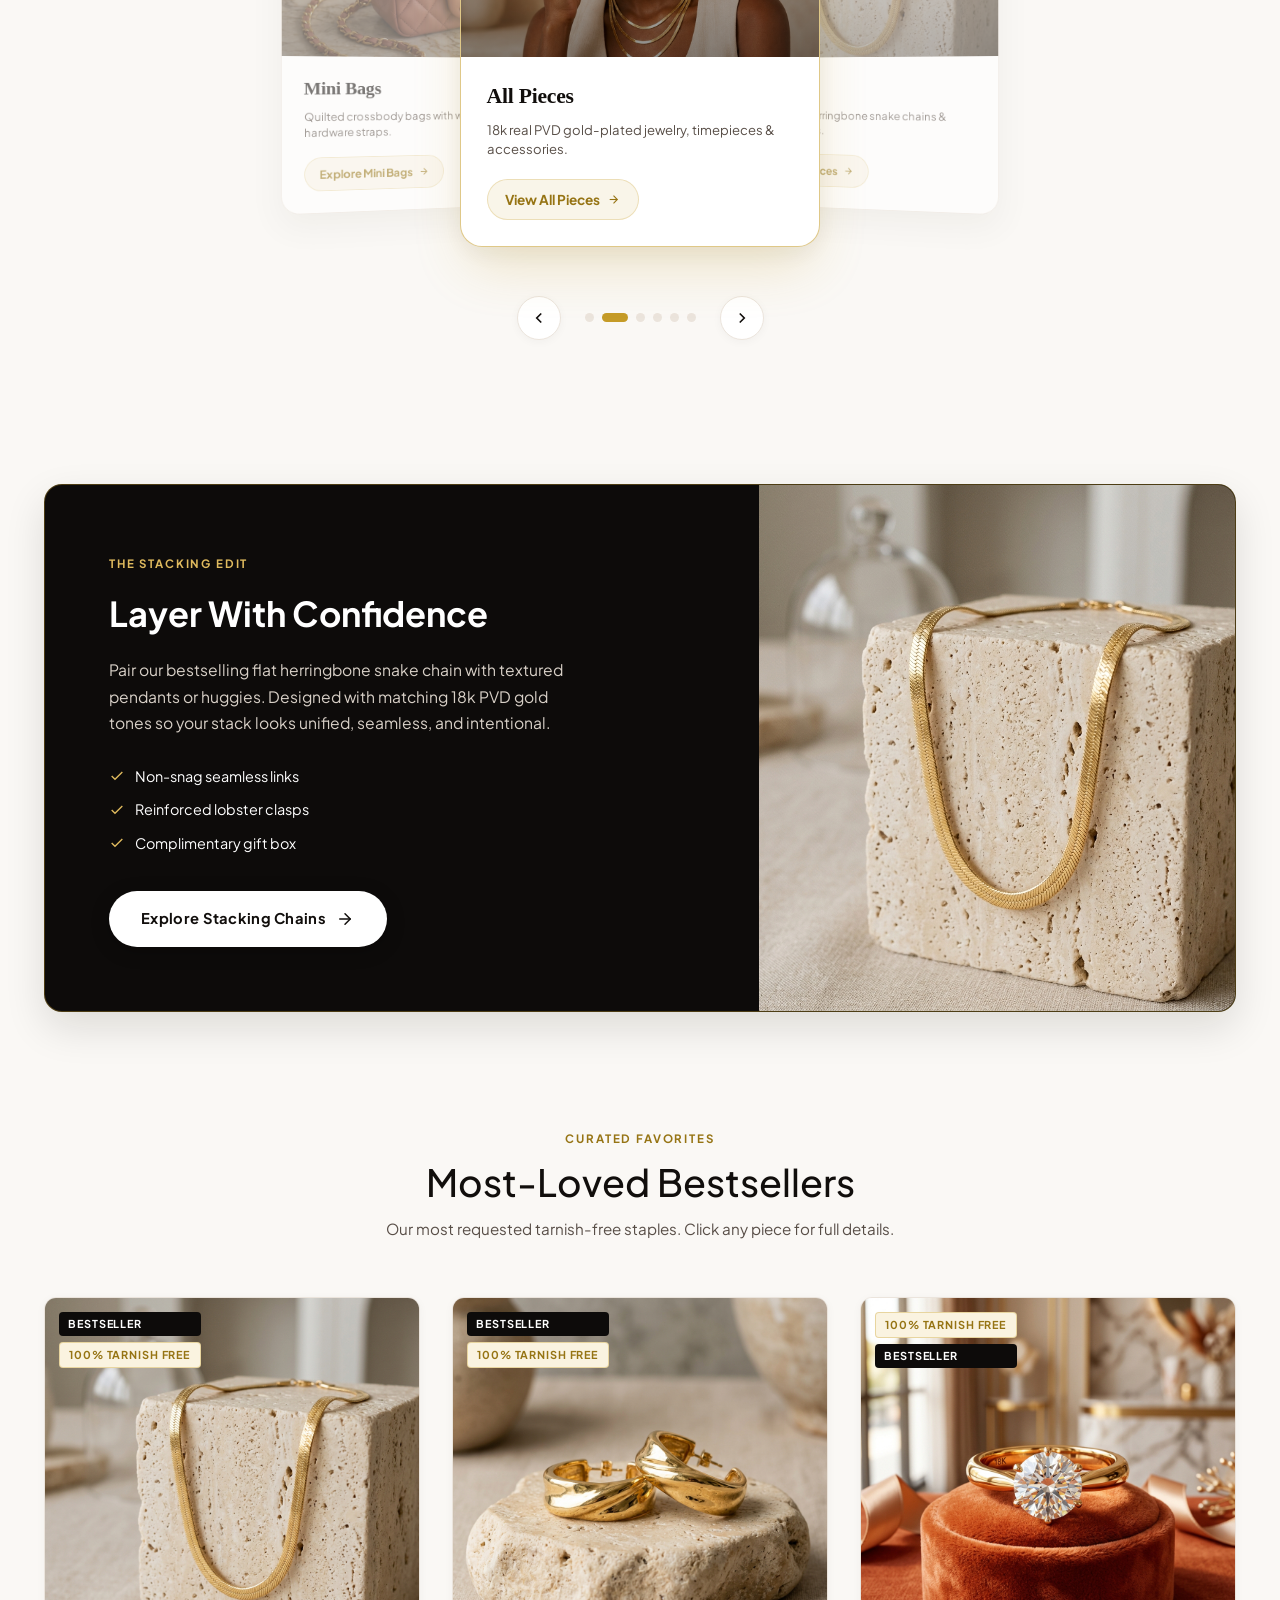
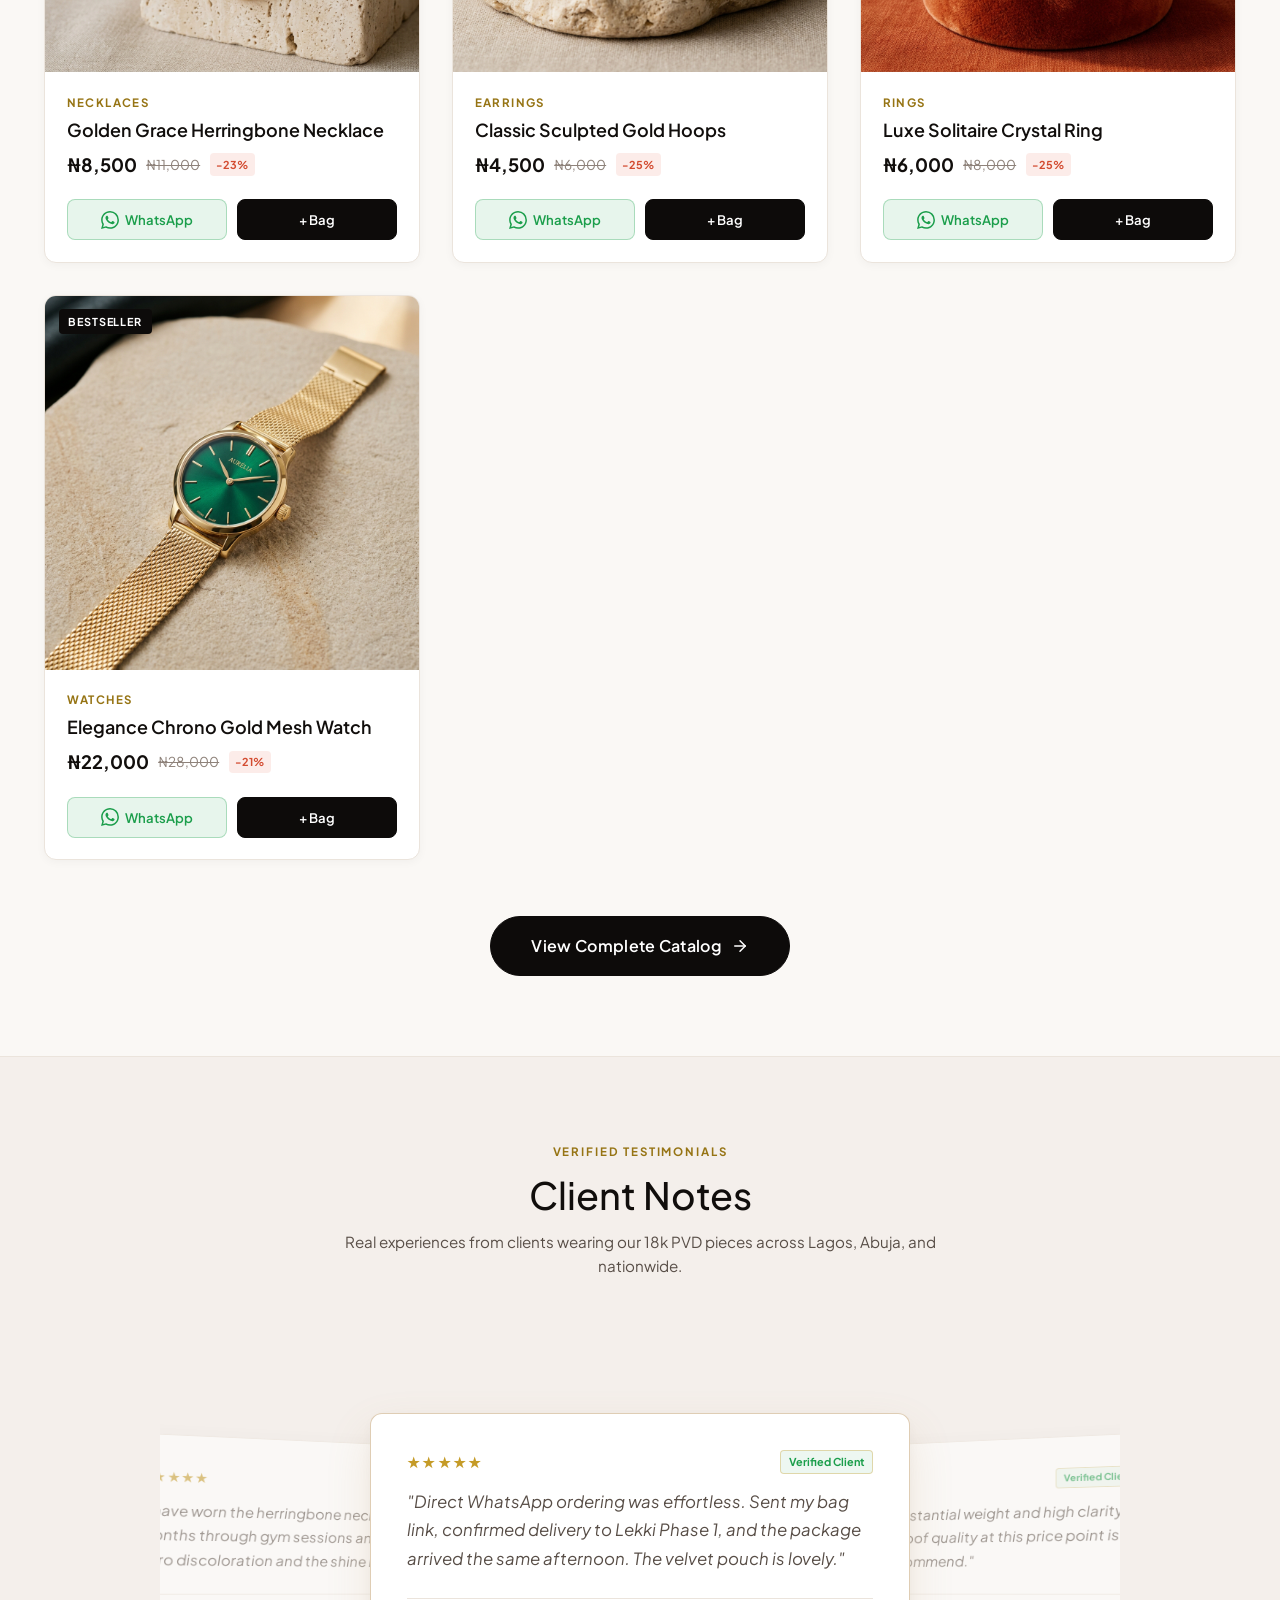
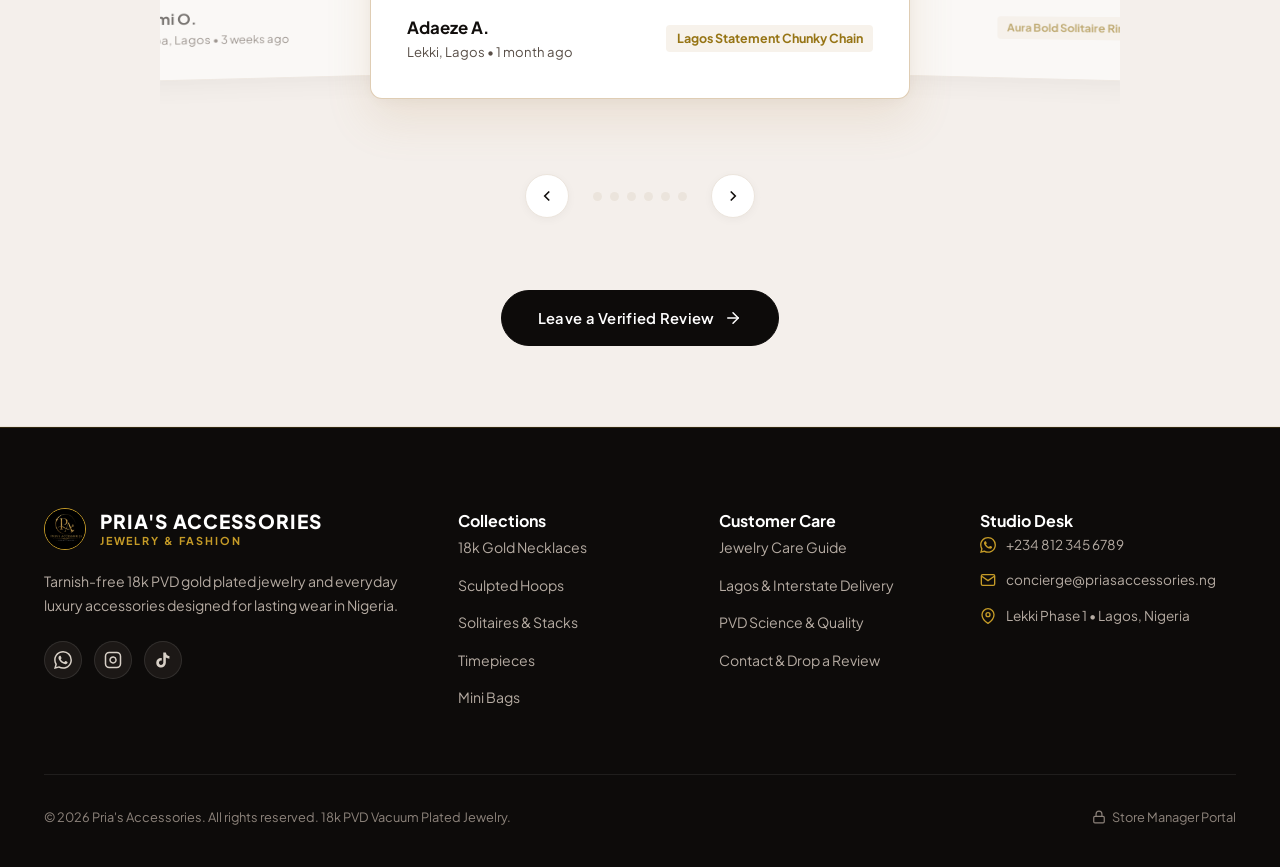
==== commit 9364cf70: "feat: 3D Category Motion Carousel on homepage and Supabase live reviews synchronization" ====
--- a/index.html
+++ b/index.html
@@ -343,78 +343,9 @@
         <p class="section-subtitle">Durable, hypoallergenic staples curated for modern effortless styling.</p>
       </div>
 
-      <div class="categories-grid">
-        <a href="collections.html?category=all" class="category-photo-card">
-          <div class="category-img-box">
-            <img src="assets/hero-model.jpg" alt="All Pieces" />
-            <div class="category-img-overlay"></div>
-          </div>
-          <div class="category-title-wrap">
-            <span class="category-name">All Pieces</span>
-            <span class="category-count">
-              View All
-              <svg class="btn-arrow" viewBox="0 0 24 24" fill="none" stroke="currentColor" stroke-width="2" stroke-linecap="round" stroke-linejoin="round" style="width:13px;height:13px;margin-left:3px;">
-                <line x1="5" y1="12" x2="19" y2="12"></line>
-                <polyline points="12 5 19 12 12 19"></polyline>
-              </svg>
-            </span>
-          </div>
-        </a>
-
-        <a href="collections.html?category=necklaces" class="category-photo-card">
-          <div class="category-img-box">
-            <img src="assets/necklace-1.jpg" alt="18k Necklaces" />
-            <div class="category-img-overlay"></div>
-          </div>
-          <div class="category-title-wrap">
-            <span class="category-name">Necklaces</span>
-            <span class="category-count">18k Chains</span>
-          </div>
-        </a>
-
-        <a href="collections.html?category=earrings" class="category-photo-card">
-          <div class="category-img-box">
-            <img src="assets/earrings-1.jpg" alt="Sculpted Earrings" />
-            <div class="category-img-overlay"></div>
-          </div>
-          <div class="category-title-wrap">
-            <span class="category-name">Earrings</span>
-            <span class="category-count">Sculpted Hoops</span>
-          </div>
-        </a>
-
-        <a href="collections.html?category=rings" class="category-photo-card">
-          <div class="category-img-box">
-            <img src="assets/ring-1.jpg" alt="Rings" />
-            <div class="category-img-overlay"></div>
-          </div>
-          <div class="category-title-wrap">
-            <span class="category-name">Rings</span>
-            <span class="category-count">Solitaires &amp; Stacks</span>
-          </div>
-        </a>
-
-        <a href="collections.html?category=watches" class="category-photo-card">
-          <div class="category-img-box">
-            <img src="assets/watch-1.jpg" alt="Timepieces" />
-            <div class="category-img-overlay"></div>
-          </div>
-          <div class="category-title-wrap">
-            <span class="category-name">Watches</span>
-            <span class="category-count">Mesh Timepieces</span>
-          </div>
-        </a>
-
-        <a href="collections.html?category=bags" class="category-photo-card">
-          <div class="category-img-box">
-            <img src="assets/bag-1.jpg" alt="Mini Bags" />
-            <div class="category-img-overlay"></div>
-          </div>
-          <div class="category-title-wrap">
-            <span class="category-name">Mini Bags</span>
-            <span class="category-count">Quilted Crossbody</span>
-          </div>
-        </a>
+      <!-- 3D Rotating Category Motion Carousel -->
+      <div id="home-categories-carousel">
+        <!-- Dynamically rendered 3D Rotating Category Stage via home.js & app.js -->
       </div>
     </div>
   </section>
--- a/styles.css
+++ b/styles.css
@@ -2120,6 +2120,198 @@
 }
 
 /* ==========================================================================
+   3D ROTATING CATEGORIES MOTION CAROUSEL (HOMEPAGE)
+   ========================================================================== */
+.categories-3d-stage {
+  position: relative;
+  width: 100%;
+  max-width: 980px;
+  margin: 0 auto;
+  perspective: 1200px;
+  padding: 1.5rem 0 2rem;
+  overflow: hidden;
+}
+
+.categories-3d-carousel {
+  position: relative;
+  width: 100%;
+  height: 450px;
+  display: flex;
+  align-items: center;
+  justify-content: center;
+  transform-style: preserve-3d;
+}
+
+.category-3d-card {
+  position: absolute;
+  width: 100%;
+  max-width: 360px;
+  background: #FFFFFF;
+  border: 1px solid var(--border-subtle);
+  border-radius: 22px;
+  overflow: hidden;
+  box-shadow: 0 15px 35px rgba(25, 20, 15, 0.08);
+  transition: transform 0.65s cubic-bezier(0.25, 1, 0.5, 1), opacity 0.65s ease, filter 0.65s ease, border-color 0.4s ease, box-shadow 0.4s ease;
+  will-change: transform, opacity;
+  opacity: 0;
+  pointer-events: none;
+  transform: translate3d(0, 0, -200px) scale(0.85);
+  user-select: none;
+  cursor: pointer;
+}
+
+.category-3d-card.active {
+  opacity: 1;
+  pointer-events: auto;
+  transform: translate3d(0, 0, 0) scale(1);
+  z-index: 10;
+  border-color: rgba(197, 155, 39, 0.55);
+  box-shadow: 0 25px 55px -10px rgba(197, 155, 39, 0.24), 0 8px 24px rgba(0, 0, 0, 0.06);
+}
+
+.category-3d-card.prev {
+  opacity: 0.55;
+  pointer-events: auto;
+  cursor: pointer;
+  transform: translate3d(-64%, 0, -120px) rotateY(22deg) scale(0.88);
+  z-index: 5;
+  filter: blur(0.4px);
+}
+
+.category-3d-card.next {
+  opacity: 0.55;
+  pointer-events: auto;
+  cursor: pointer;
+  transform: translate3d(64%, 0, -120px) rotateY(-22deg) scale(0.88);
+  z-index: 5;
+  filter: blur(0.4px);
+}
+
+.category-3d-card.hidden-left {
+  opacity: 0;
+  transform: translate3d(-110%, 0, -260px) rotateY(35deg) scale(0.72);
+  z-index: 1;
+}
+
+.category-3d-card.hidden-right {
+  opacity: 0;
+  transform: translate3d(110%, 0, -260px) rotateY(-35deg) scale(0.72);
+  z-index: 1;
+}
+
+.category-3d-img-box {
+  position: relative;
+  width: 100%;
+  height: 225px;
+  overflow: hidden;
+  background: var(--bg-surface-elevated);
+}
+
+.category-3d-img-box img {
+  width: 100%;
+  height: 100%;
+  object-fit: cover;
+  transition: transform 0.6s cubic-bezier(0.16, 1, 0.3, 1);
+}
+
+.category-3d-card.active:hover .category-3d-img-box img {
+  transform: scale(1.06);
+}
+
+.category-3d-img-overlay {
+  position: absolute;
+  inset: 0;
+  background: linear-gradient(180deg, rgba(0, 0, 0, 0.05) 0%, rgba(0, 0, 0, 0.45) 100%);
+  pointer-events: none;
+}
+
+.category-3d-badge {
+  position: absolute;
+  top: 14px;
+  left: 14px;
+  padding: 0.3rem 0.75rem;
+  border-radius: 9999px;
+  background: rgba(17, 14, 12, 0.75);
+  backdrop-filter: blur(8px);
+  -webkit-backdrop-filter: blur(8px);
+  color: #F7E7CE;
+  font-size: 0.68rem;
+  font-weight: 700;
+  letter-spacing: 0.08em;
+  text-transform: uppercase;
+  border: 1px solid rgba(197, 155, 39, 0.35);
+  box-shadow: 0 4px 12px rgba(0, 0, 0, 0.25);
+}
+
+.category-3d-info {
+  padding: 1.4rem 1.6rem 1.6rem;
+  text-align: left;
+}
+
+.category-3d-title {
+  font-family: 'Playfair Display', Georgia, serif;
+  font-size: 1.35rem;
+  font-weight: 700;
+  color: var(--text-primary);
+  margin: 0 0 0.35rem;
+  letter-spacing: -0.01em;
+}
+
+.category-3d-subtitle {
+  font-size: 0.82rem;
+  color: var(--text-secondary);
+  line-height: 1.5;
+  margin: 0 0 1.25rem;
+  min-height: 38px;
+}
+
+.category-3d-action {
+  display: flex;
+  align-items: center;
+  justify-content: flex-start;
+}
+
+.category-3d-btn {
+  display: inline-flex;
+  align-items: center;
+  gap: 0.45rem;
+  color: var(--accent-gold-dark);
+  font-size: 0.85rem;
+  font-weight: 700;
+  text-decoration: none;
+  padding: 0.55rem 1.1rem;
+  border-radius: 9999px;
+  background: rgba(197, 155, 39, 0.1);
+  border: 1px solid rgba(197, 155, 39, 0.25);
+  transition: all 0.25s ease;
+}
+
+.category-3d-btn:hover {
+  background: var(--accent-gold);
+  color: #FFFFFF;
+  border-color: var(--accent-gold);
+  transform: translateX(3px);
+}
+
+@media (max-width: 768px) {
+  .categories-3d-carousel {
+    height: 410px;
+  }
+  .category-3d-card {
+    max-width: 300px;
+  }
+  .category-3d-img-box {
+    height: 190px;
+  }
+  .category-3d-card.prev {
+    transform: translate3d(-52%, 0, -100px) rotateY(15deg) scale(0.85);
+  }
+  .category-3d-card.next {
+    transform: translate3d(52%, 0, -100px) rotateY(-15deg) scale(0.85);
+  }
+}
+
+/* ==========================================================================
    INTERACTIVE DELIVERY CALCULATOR CARD (faq.html)
    ========================================================================== */
 .delivery-calc-container {
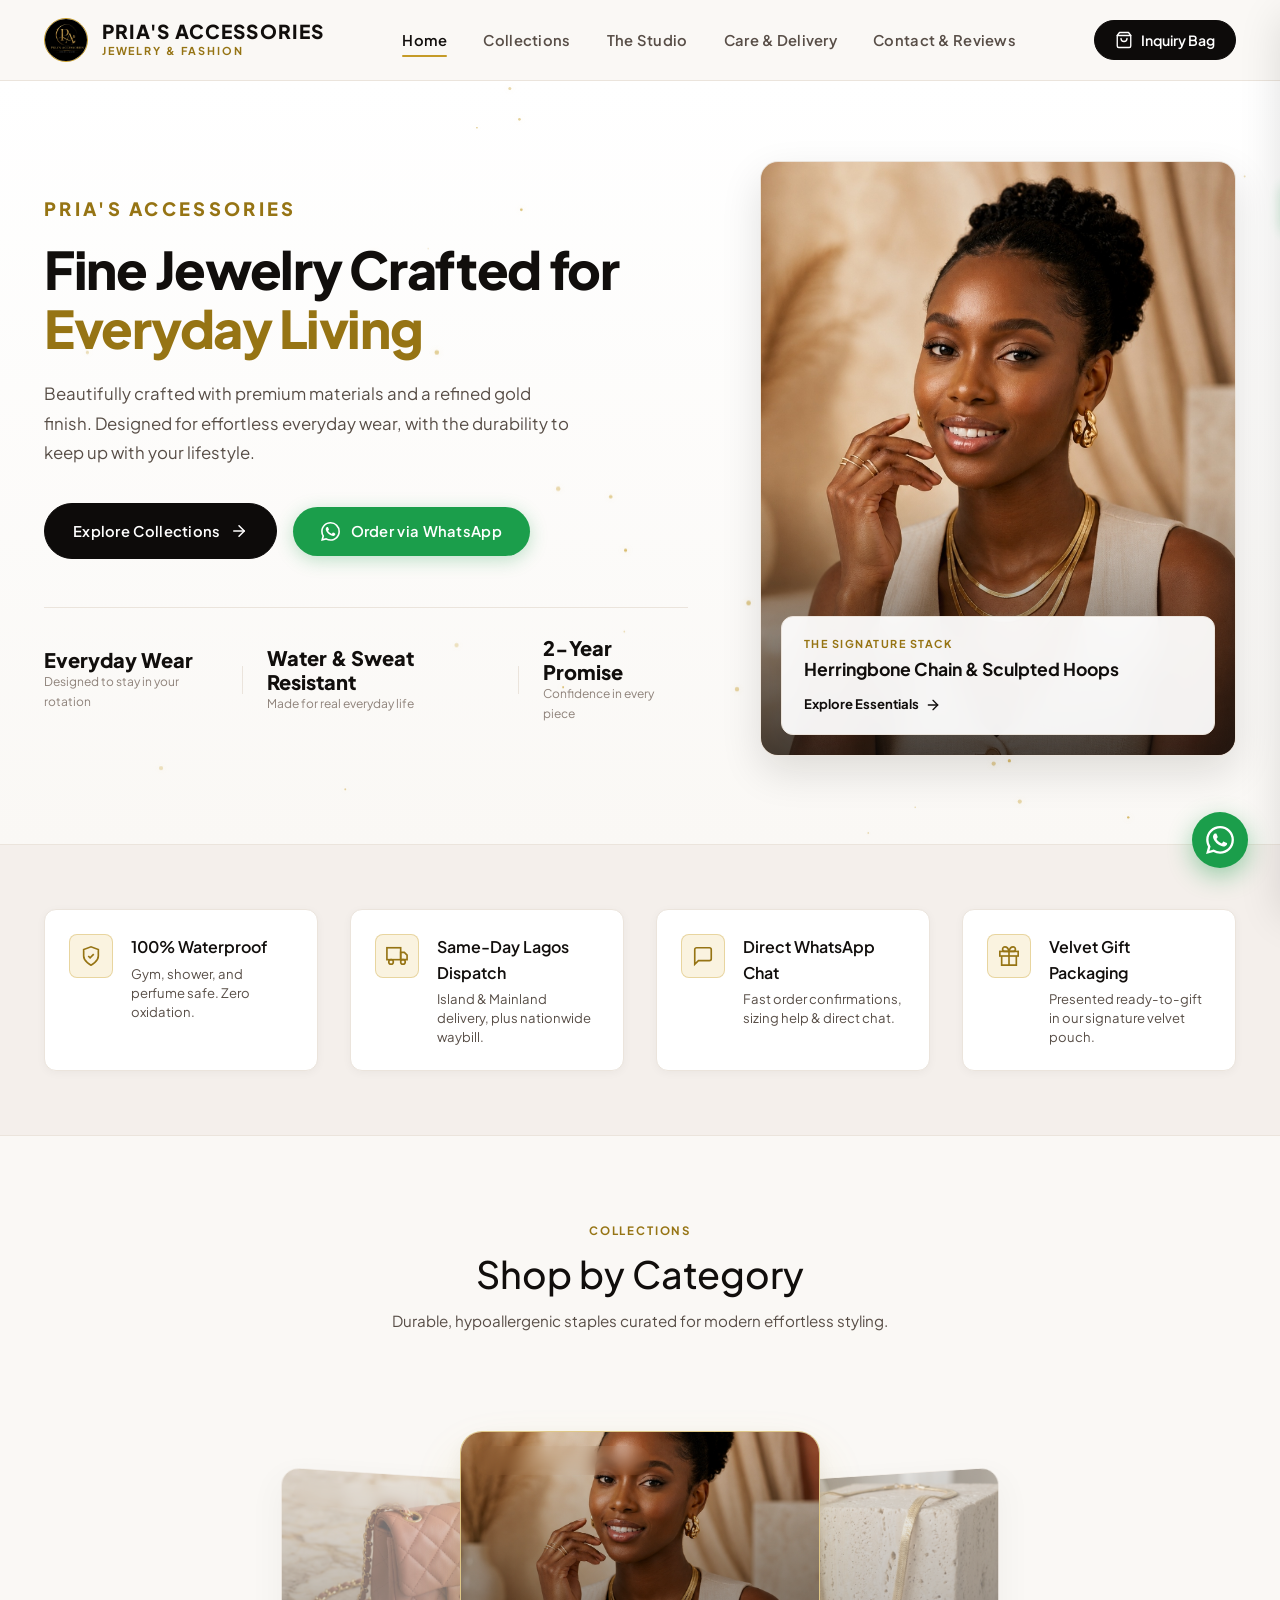
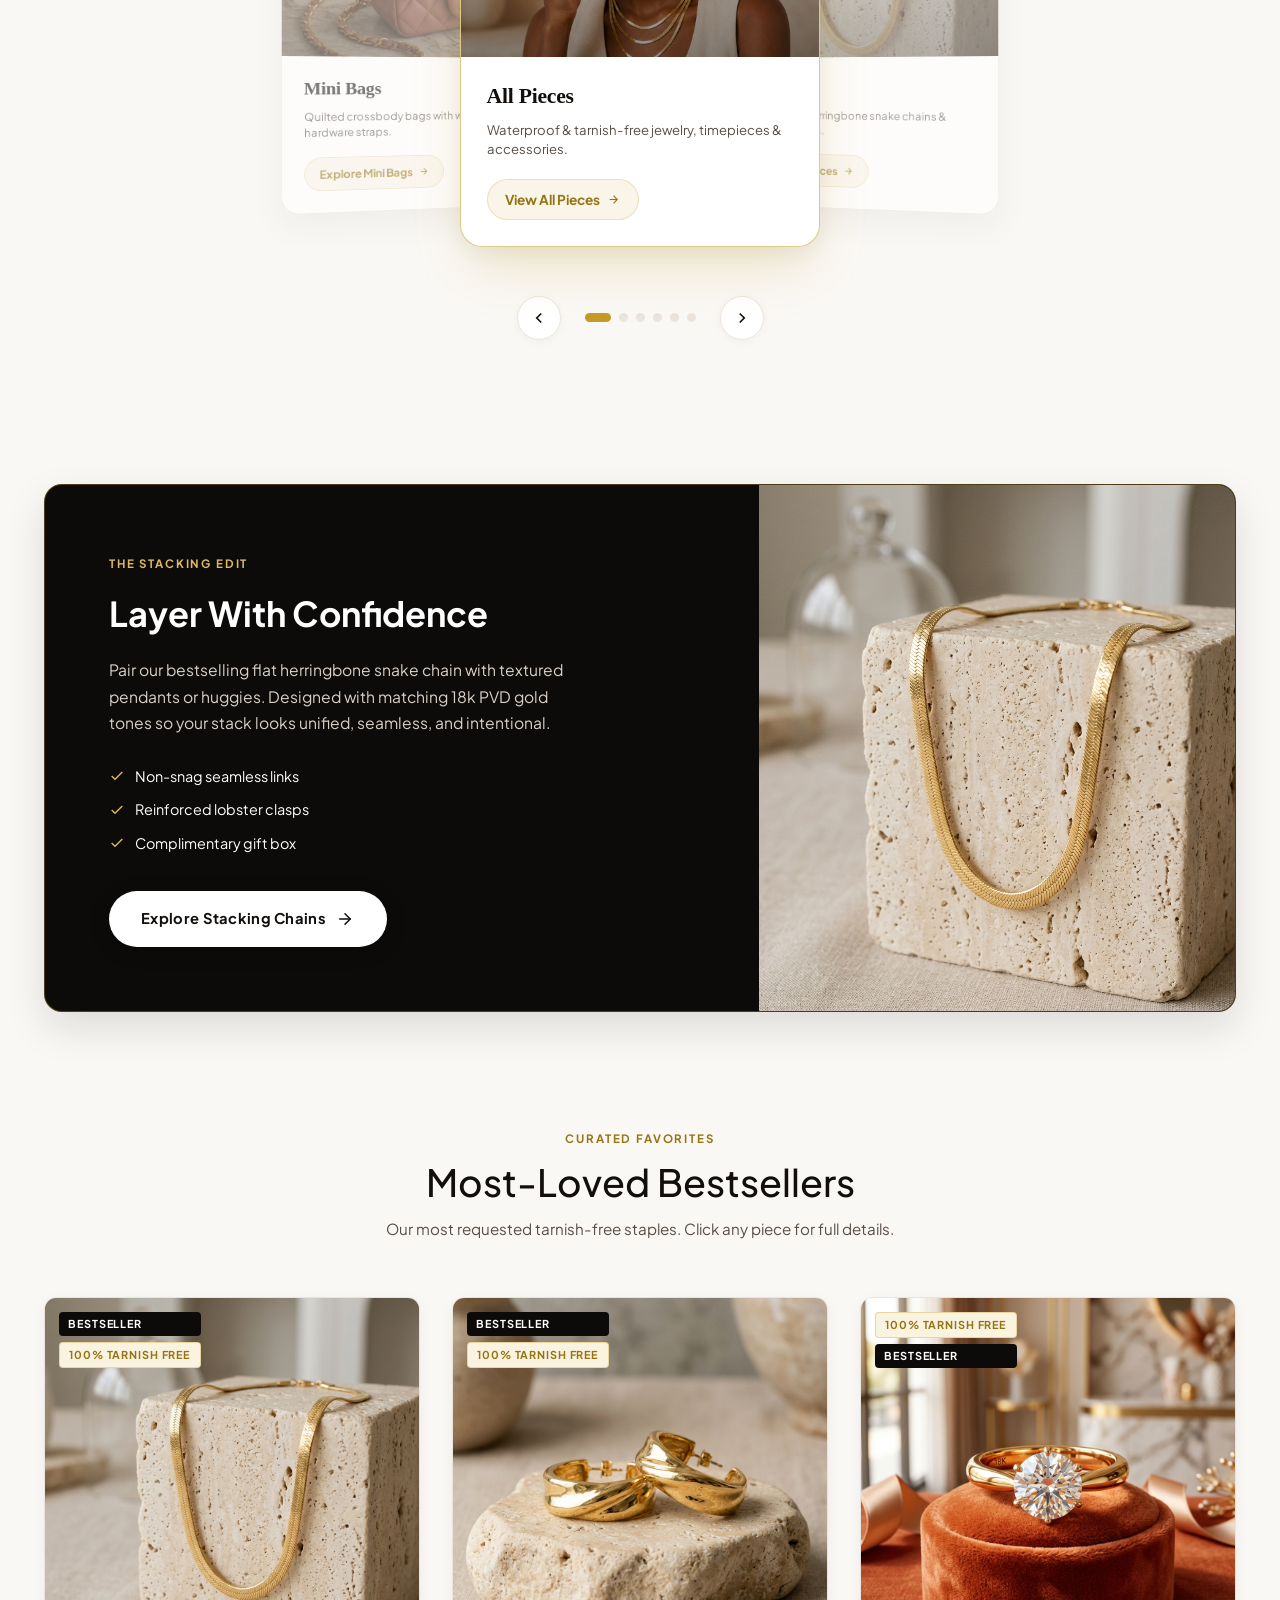
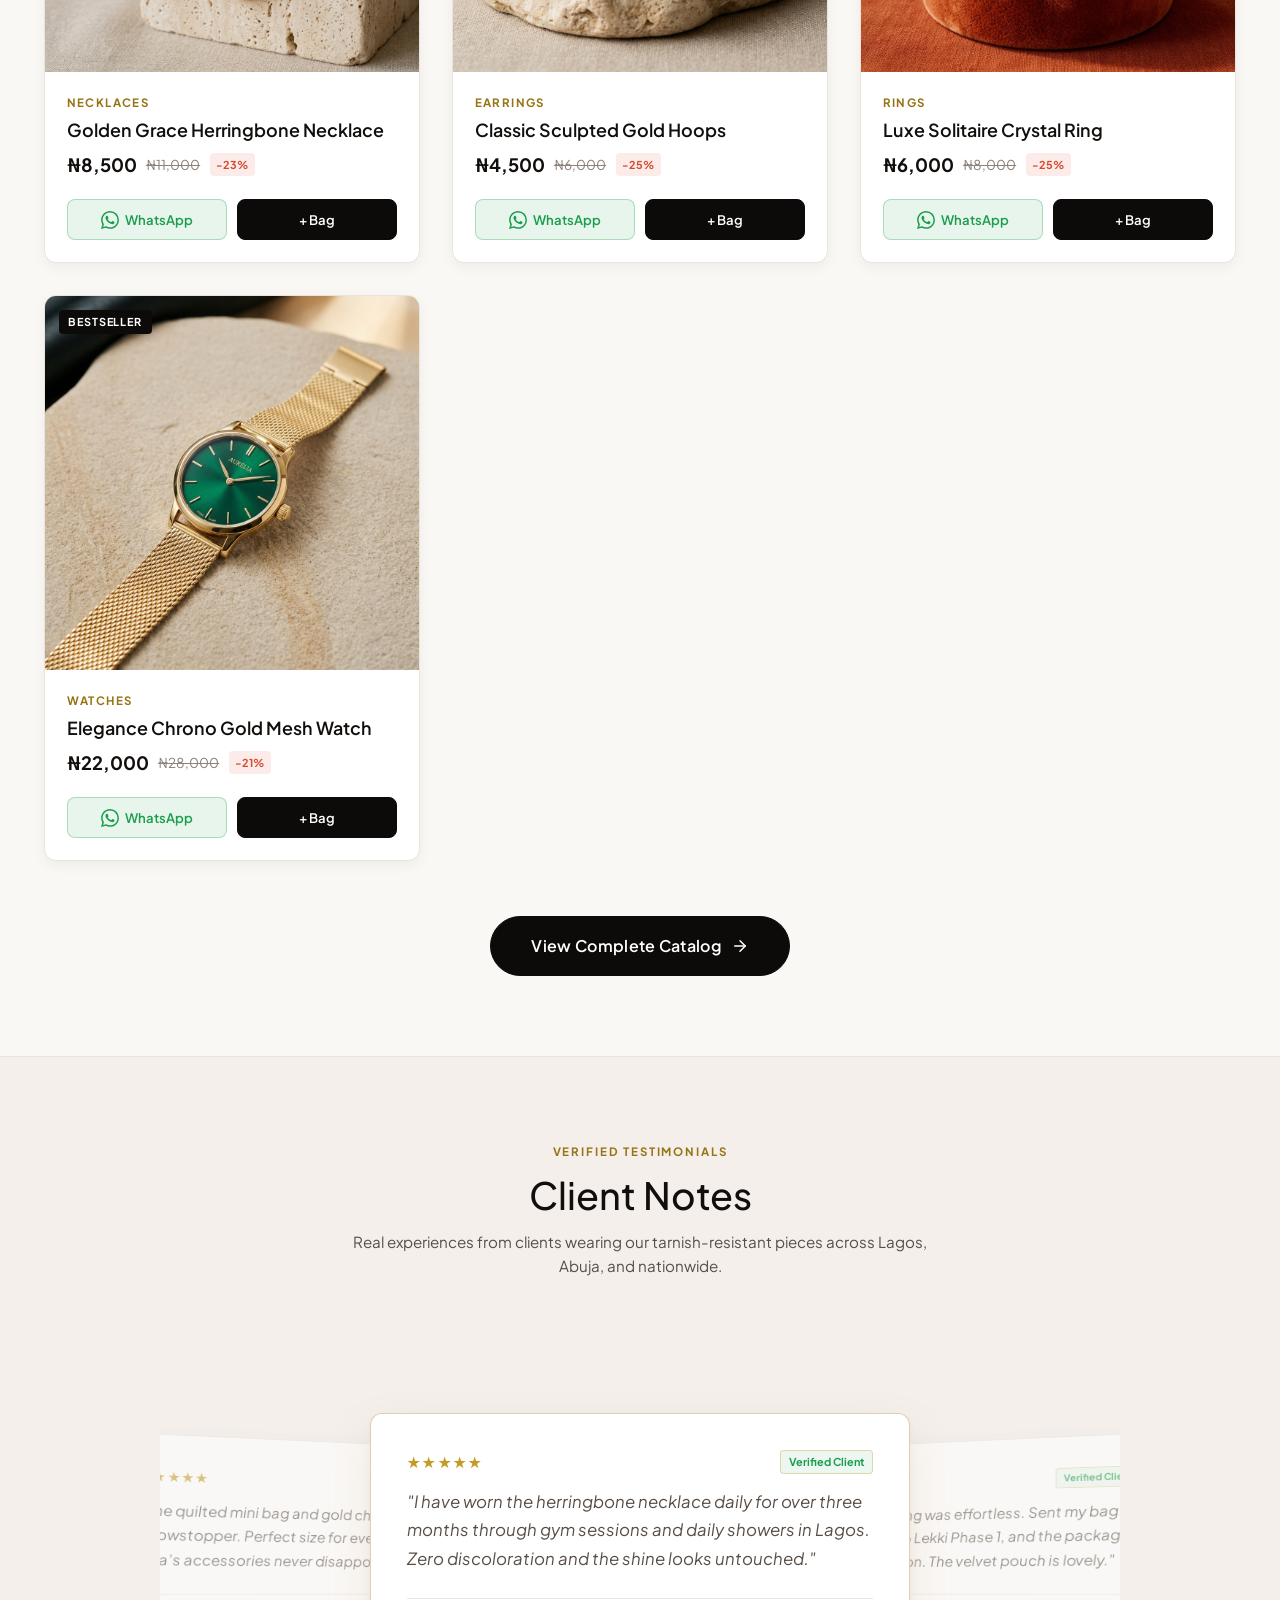
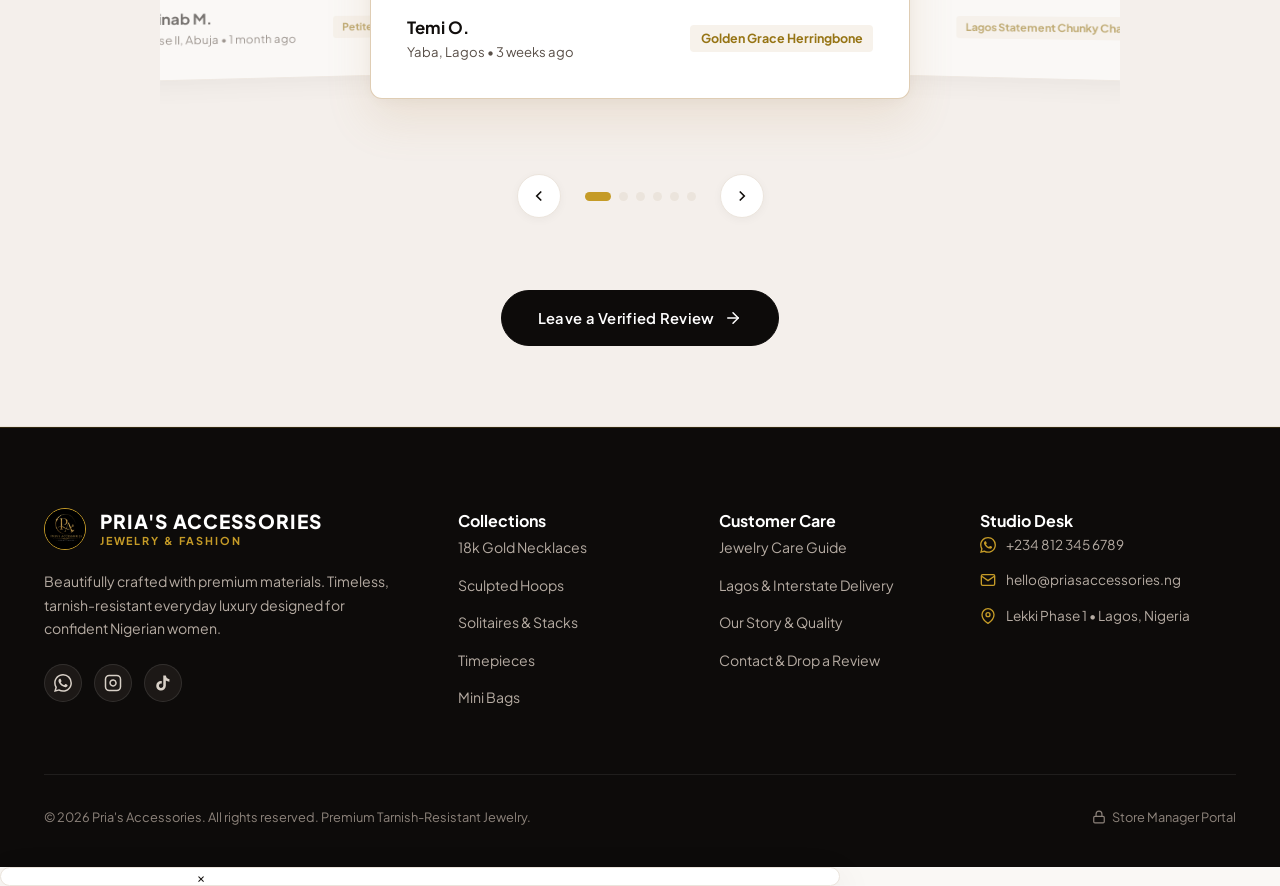
==== commit 9d4a9c1f: "feat(ui): match search and sort pills, fix admin badge wrap, restore 3D cards, remove concierge term" ====
--- a/index.html
+++ b/index.html
@@ -182,13 +182,13 @@
               <path
                 d="M17.472 14.382c-.297-.149-1.758-.867-2.03-.967-.273-.099-.471-.148-.67.15-.197.297-.767.966-.94 1.164-.173.199-.347.223-.644.075-.297-.15-1.255-.463-2.39-1.475-.883-.788-1.48-1.761-1.653-2.059-.173-.297-.018-.458.13-.606.134-.133.298-.347.446-.52.149-.174.198-.298.298-.497.099-.198.05-.371-.025-.52-.075-.149-.669-1.612-.916-2.207-.242-.579-.487-.5-.669-.51-.173-.008-.371-.01-.57-.01-.198 0-.52.074-.792.372-.272.297-1.04 1.016-1.04 2.479 0 1.462 1.065 2.875 1.213 3.074.149.198 2.096 3.2 5.077 4.487.709.306 1.262.489 1.694.625.712.227 1.36.195 1.871.118.571-.085 1.758-.719 2.006-1.413.248-.694.248-1.289.173-1.413-.074-.124-.272-.198-.57-.347m-5.421 7.403h-.004a9.87 9.87 0 01-5.031-1.378l-.361-.214-3.741.982.998-3.648-.235-.374a9.86 9.86 0 01-1.51-5.26c.001-5.45 4.436-9.884 9.888-9.884 2.64 0 5.122 1.03 6.988 2.898a9.825 9.825 0 012.893 6.994c-.003 5.45-4.437 9.884-9.885 9.884m8.413-18.297A11.815 11.815 0 0012.05 0C5.495 0 .16 5.335.157 11.892c0 2.096.547 4.142 1.588 5.945L.057 24l6.305-1.654a11.882 11.882 0 005.683 1.448h.005c6.554 0 11.89-5.335 11.893-11.893a11.821 11.821 0 00-3.48-8.413z" />
             </svg>
-            <span>WhatsApp Concierge</span>
+            <span>Chat with Us on WhatsApp</span>
           </a>
         </div>
       </div>
 
       <div class="mobile-nav-footer">
-        <p>18k PVD Vacuum Gold Plated &bull; Lagos, Nigeria</p>
+        <p>Waterproof &bull; Non-Tarnish &bull; Lagos, Nigeria</p>
       </div>
     </div>
   </div>
@@ -310,8 +310,8 @@
             </svg>
           </div>
           <div class="trust-info">
-            <h4>WhatsApp Concierge</h4>
-            <p>Direct styling advice, sizing help &amp; fast confirmations.</p>
+            <h4>Direct WhatsApp Chat</h4>
+            <p>Fast order confirmations, sizing help &amp; direct chat.</p>
           </div>
         </div>
 
@@ -431,7 +431,7 @@
       <div class="section-header">
         <span class="section-badge">VERIFIED TESTIMONIALS</span>
         <h2 class="section-title">Client Notes</h2>
-        <p class="section-subtitle">Real experiences from clients wearing our 18k PVD pieces across Lagos, Abuja, and
+        <p class="section-subtitle">Real experiences from clients wearing our tarnish-resistant pieces across Lagos, Abuja, and
           nationwide.</p>
       </div>
 
@@ -464,11 +464,10 @@
             </div>
           </a>
           <p class="footer-desc">
-            Tarnish-free 18k PVD gold plated jewelry and everyday luxury accessories designed for lasting wear in
-            Nigeria.
+            Beautifully crafted with premium materials. Timeless, tarnish-resistant everyday luxury designed for confident Nigerian women.
           </p>
           <div class="footer-socials">
-            <a href="https://wa.me/2348123456789" target="_blank" class="social-btn" title="WhatsApp Concierge"
+            <a href="https://wa.me/2348123456789" target="_blank" class="social-btn" title="Chat on WhatsApp"
               aria-label="WhatsApp">
               <svg viewBox="0 0 24 24" fill="currentColor">
                 <path
@@ -508,7 +507,7 @@
           <ul class="footer-links">
             <li><a href="faq.html">Jewelry Care Guide</a></li>
             <li><a href="faq.html#delivery">Lagos &amp; Interstate Delivery</a></li>
-            <li><a href="about.html">PVD Science &amp; Quality</a></li>
+            <li><a href="about.html">Our Story &amp; Quality</a></li>
             <li><a href="contact.html">Contact &amp; Drop a Review</a></li>
           </ul>
         </div>
@@ -528,7 +527,7 @@
                 <path d="M4 4h16c1.1 0 2 .9 2 2v12c0 1.1-.9 2-2 2H4c-1.1 0-2-.9-2-2V6c0-1.1.9-2 2-2z"></path>
                 <polyline points="22,6 12,13 2,6"></polyline>
               </svg>
-              <span>concierge@priasaccessories.ng</span>
+              <span>hello@priasaccessories.ng</span>
             </div>
             <div class="contact-row">
               <svg class="contact-icon" viewBox="0 0 24 24" fill="none" stroke="currentColor" stroke-width="2">
@@ -542,7 +541,7 @@
       </div>
 
       <div class="footer-bottom">
-        <p>&copy; 2026 Pria's Accessories. All rights reserved. 18k PVD Vacuum Plated Jewelry.</p>
+        <p>&copy; 2026 Pria's Accessories. All rights reserved. Premium Tarnish-Resistant Jewelry.</p>
         <a href="admin.html" class="footer-admin-link">
           <svg viewBox="0 0 24 24" fill="none" stroke="currentColor" stroke-width="2" style="width:14px;height:14px;">
             <rect x="3" y="11" width="18" height="11" rx="2" ry="2"></rect>
@@ -554,43 +553,33 @@
     </div>
   </footer>
 
-  <!-- Multi-Item Inquiry Cart Drawer -->
-  <div class="cart-drawer-backdrop" id="cart-drawer-backdrop">
-    <div class="cart-drawer" id="cart-drawer">
-      <div class="drawer-header">
-        <div class="drawer-title-wrap">
-          <svg class="ui-icon" viewBox="0 0 24 24" fill="none" stroke="currentColor" stroke-width="2">
-            <path d="M6 2L3 6v14a2 2 0 0 0 2 2h14a2 2 0 0 0 2-2V6l-3-4z"></path>
-            <line x1="3" y1="6" x2="21" y2="6"></line>
-            <path d="M16 10a4 4 0 0 1-8 0"></path>
-          </svg>
-          <h3>Inquiry Bag (<span id="drawer-items-count">0</span>)</h3>
-        </div>
-        <button class="drawer-close-btn" onclick="closeCartDrawer()" aria-label="Close Bag Drawer">
-          <svg class="ui-icon" viewBox="0 0 24 24" fill="none" stroke="currentColor" stroke-width="2">
-            <line x1="18" y1="6" x2="6" y2="18"></line>
-            <line x1="6" y1="6" x2="18" y2="18"></line>
-          </svg>
-        </button>
-      </div>
-
-      <div class="drawer-body" id="drawer-cart-items-container">
-        <!-- Dynamically rendered items -->
-      </div>
-
-      <div class="drawer-footer" id="drawer-footer-actions">
-        <div class="delivery-section">
-          <label class="delivery-label" for="drawer-delivery-select">Choose Delivery Destination:</label>
-          <select class="delivery-select" id="drawer-delivery-select" onchange="updateDeliveryDestination(this.value)">
-            <option value="lagos-mainland">Lagos Mainland (₦1,500 • Same/Next Day)</option>
-            <option value="lagos-island">Lagos Island / Lekki / VI (₦2,000 • Same Day)</option>
-            <option value="abuja">Abuja Express Waybill (₦3,500 • 24-48 hrs)</option>
-            <option value="ph">Port Harcourt Express (₦3,500 • 48 hrs)</option>
-            <option value="nationwide">Nationwide Interstate (₦4,000 • 2-3 Days)</option>
-            <option value="pickup">Lagos Studio Pickup (Free • Ready in 2 hrs)</option>
-          </select>
-        </div>
-
+  <!-- Quick View Modal Component -->
+  <div class="modal-overlay" id="quickview-modal" aria-hidden="true" role="dialog">
+    <div class="modal-card quickview-modal-content">
+      <button class="modal-close" onclick="closeQuickView()" aria-label="Close Preview">&times;</button>
+      <div id="quickview-body" class="quickview-body">
+        <!-- Rendered dynamically via app.js -->
+      </div>
+    </div>
+  </div>
+
+  <!-- Cart / Inquiry Drawer Component -->
+  <div class="cart-drawer-overlay" id="cart-drawer-overlay" onclick="toggleCartDrawer()"></div>
+  <div class="cart-drawer" id="cart-drawer">
+    <div class="cart-drawer-header">
+      <div class="cart-drawer-title">
+        <h3>Your Inquiry Bag</h3>
+        <span class="cart-count-badge" id="cart-drawer-count">0 items</span>
+      </div>
+      <button class="cart-drawer-close" onclick="toggleCartDrawer()" aria-label="Close Bag">&times;</button>
+    </div>
+
+    <div class="cart-drawer-items" id="cart-drawer-items">
+      <!-- Rendered dynamically via app.js -->
+    </div>
+
+    <div class="cart-drawer-footer">
+      <div class="cart-drawer-summary">
         <div class="drawer-summary-row"><span>Items Subtotal:</span><strong id="cart-subtotal-val">₦0</strong></div>
         <div class="drawer-summary-row"><span>Delivery Fee:</span><strong id="cart-delivery-val">₦1,500</strong></div>
         <div class="drawer-summary-row total"><span>Estimated Total:</span><span class="total-amount"
@@ -608,7 +597,7 @@
 
   <!-- Sticky WhatsApp Floating Action Button -->
   <a href="https://wa.me/2348123456789?text=Hello%20Pria%27s%20Accessories%2C%20I%20would%20like%20to%20make%20an%20inquiry."
-    target="_blank" class="sticky-wa-float" title="Direct WhatsApp Concierge" aria-label="Chat on WhatsApp"
+    target="_blank" class="sticky-wa-float" title="Chat on WhatsApp" aria-label="Chat on WhatsApp"
     style="border-radius: 50%;">
     <svg viewBox="0 0 24 24" fill="currentColor">
       <path
--- a/styles.css
+++ b/styles.css
@@ -629,14 +629,18 @@
   overflow: hidden;
   display: flex;
   flex-direction: column;
-  transition: all var(--transition-fast);
-  box-shadow: var(--shadow-sm);
+  position: relative;
+  transition: transform 0.35s cubic-bezier(0.16, 1, 0.3, 1), box-shadow 0.35s cubic-bezier(0.16, 1, 0.3, 1), border-color 0.25s ease;
+  box-shadow: 0 4px 14px rgba(20, 17, 15, 0.05), 0 1px 3px rgba(0, 0, 0, 0.02);
+  transform-style: preserve-3d;
+  perspective: 1000px;
+  will-change: transform, box-shadow;
 }
 
 .product-card:hover {
-  border-color: var(--accent-gold);
-  transform: translateY(-4px);
-  box-shadow: var(--shadow-md);
+  border-color: rgba(184, 145, 90, 0.5);
+  transform: translateY(-8px) scale(1.02);
+  box-shadow: 0 22px 42px -10px rgba(20, 17, 15, 0.14), 0 10px 22px -5px rgba(184, 145, 90, 0.22);
 }
 
 .card-image-wrap {
@@ -2086,16 +2090,20 @@
   align-items: center;
 }
 
-.carousel-dot {
+.carousel-dot,
+.cat-carousel-dot,
+.review-carousel-dot {
   width: 9px;
   height: 9px;
   border-radius: 50%;
   background: var(--border-subtle);
   cursor: pointer;
-  transition: all 0.3s ease;
-}
-
-.carousel-dot.active {
+  transition: all 0.3s cubic-bezier(0.16, 1, 0.3, 1);
+}
+
+.carousel-dot.active,
+.cat-carousel-dot.active,
+.review-carousel-dot.active {
   width: 26px;
   border-radius: 6px;
   background: var(--accent-gold);
@@ -2368,34 +2376,151 @@
 }
 
 .delivery-calc-result-box {
+  background: #FFFFFF;
+  border: 1.5px solid rgba(184, 145, 90, 0.3);
+  border-radius: var(--radius-md);
+  padding: 1.75rem;
+  display: flex;
+  flex-direction: column;
+  gap: 1.15rem;
+  box-shadow: 0 12px 30px rgba(0, 0, 0, 0.04), 0 2px 8px rgba(184, 145, 90, 0.08);
+  position: relative;
+  overflow: hidden;
+}
+
+.delivery-calc-result-box::before {
+  content: '';
+  position: absolute;
+  top: 0;
+  left: 0;
+  right: 0;
+  height: 4px;
+  background: linear-gradient(90deg, var(--accent-gold-light), var(--accent-gold), var(--accent-gold-dark));
+}
+
+.calc-result-card-header {
+  display: flex;
+  align-items: center;
+  justify-content: space-between;
+  gap: 0.5rem;
+  padding-bottom: 0.75rem;
+  border-bottom: 1px solid rgba(184, 145, 90, 0.15);
+}
+
+.calc-live-tag {
+  display: inline-flex;
+  align-items: center;
+  gap: 0.45rem;
+  font-size: 0.72rem;
+  font-weight: 800;
+  letter-spacing: 0.08em;
+  color: var(--accent-gold-dark);
+}
+
+.pulse-dot {
+  width: 8px;
+  height: 8px;
+  border-radius: 50%;
+  background: #1B9E4B;
+  box-shadow: 0 0 0 0 rgba(27, 158, 75, 0.7);
+  animation: pulseGreen 2s infinite;
+}
+
+@keyframes pulseGreen {
+  0% { box-shadow: 0 0 0 0 rgba(27, 158, 75, 0.7); }
+  70% { box-shadow: 0 0 0 6px rgba(27, 158, 75, 0); }
+  100% { box-shadow: 0 0 0 0 rgba(27, 158, 75, 0); }
+}
+
+.calc-dest-label {
+  font-size: 0.78rem;
+  color: var(--text-secondary);
+  font-weight: 700;
   background: var(--bg-surface-elevated);
-  border: 1px dashed rgba(184, 145, 90, 0.4);
+  padding: 0.25rem 0.65rem;
+  border-radius: var(--radius-full);
+  border: 1px solid var(--border-subtle);
+}
+
+.calc-fee-hero {
+  background: var(--bg-surface-elevated);
+  border: 1px solid rgba(184, 145, 90, 0.2);
   border-radius: var(--radius-sm);
-  padding: 1.5rem;
+  padding: 1rem 1.25rem;
+  text-align: center;
+}
+
+.calc-fee-caption {
+  font-size: 0.75rem;
+  text-transform: uppercase;
+  letter-spacing: 0.06em;
+  font-weight: 700;
+  color: var(--text-muted);
+  display: block;
+  margin-bottom: 0.35rem;
+}
+
+.calc-fee-amount {
+  font-family: var(--font-serif);
+  font-size: 2.2rem;
+  font-weight: 700;
+  color: var(--accent-gold-dark);
+  line-height: 1;
+}
+
+.calc-details-list {
   display: flex;
   flex-direction: column;
-  gap: 1rem;
-}
-
-.calc-rate-row {
-  display: flex;
-  justify-content: space-between;
-  align-items: center;
-}
-
-.calc-rate-badge {
-  font-family: var(--font-sans);
-  font-size: 1.5rem;
-  font-weight: 800;
-  color: var(--text-primary);
-}
-
-.calc-timeline-badge {
-  display: inline-flex;
-  align-items: center;
-  gap: 0.4rem;
-  font-size: 0.85rem;
-  color: var(--text-secondary);
+  gap: 0.75rem;
+}
+
+.calc-detail-item {
+  display: flex;
+  align-items: center;
+  gap: 0.85rem;
+  background: #FAFAF8;
+  border: 1px solid var(--border-subtle);
+  border-radius: var(--radius-sm);
+  padding: 0.75rem 1rem;
+}
+
+.calc-detail-icon {
+  width: 34px;
+  height: 34px;
+  border-radius: 50%;
+  background: rgba(184, 145, 90, 0.12);
+  color: var(--accent-gold-dark);
+  display: flex;
+  align-items: center;
+  justify-content: center;
+  flex-shrink: 0;
+}
+
+.calc-detail-icon svg {
+  width: 17px;
+  height: 17px;
+}
+
+.calc-detail-content {
+  display: flex;
+  flex-direction: column;
+  gap: 0.15rem;
+  min-width: 0;
+}
+
+.calc-detail-label {
+  font-size: 0.72rem;
+  color: var(--text-muted);
+  font-weight: 600;
+  text-transform: uppercase;
+  letter-spacing: 0.04em;
+}
+
+.calc-detail-val {
+  font-size: 0.88rem;
+  font-weight: 700;
+  color: var(--text-primary);
+  line-height: 1.3;
 }
 
 .calc-action-btn {
@@ -2405,16 +2530,19 @@
   gap: 0.6rem;
   background: var(--accent-whatsapp);
   color: #FFFFFF;
-  padding: 0.75rem 1rem;
-  border-radius: var(--radius-xs);
-  font-size: 0.88rem;
+  padding: 0.85rem 1.25rem;
+  border-radius: var(--radius-full);
+  font-size: 0.9rem;
   font-weight: 700;
   text-decoration: none;
-  transition: opacity var(--transition-fast);
+  box-shadow: 0 4px 14px rgba(37, 211, 102, 0.28);
+  transition: all var(--transition-fast);
 }
 
 .calc-action-btn:hover {
-  opacity: 0.92;
+  opacity: 0.95;
+  transform: translateY(-1px);
+  box-shadow: 0 6px 18px rgba(37, 211, 102, 0.38);
 }
 
 @media (max-width: 768px) {
